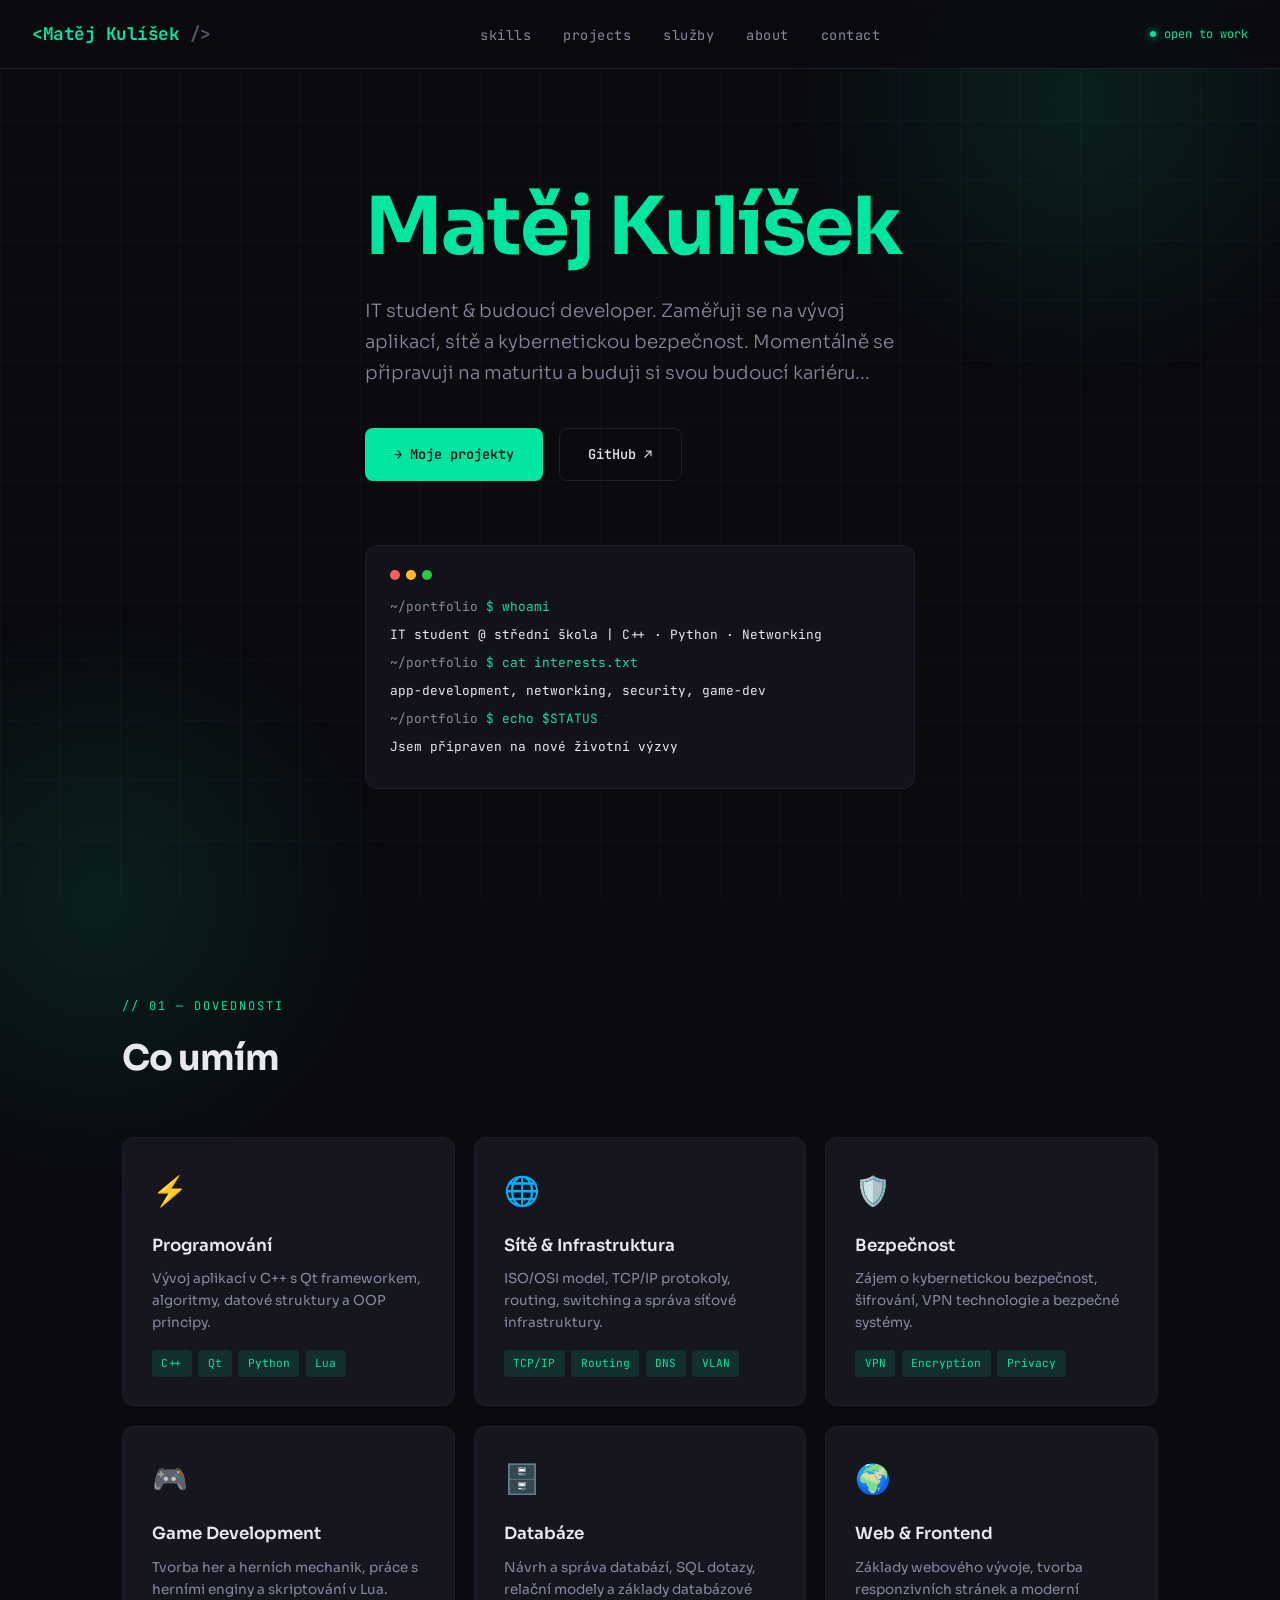
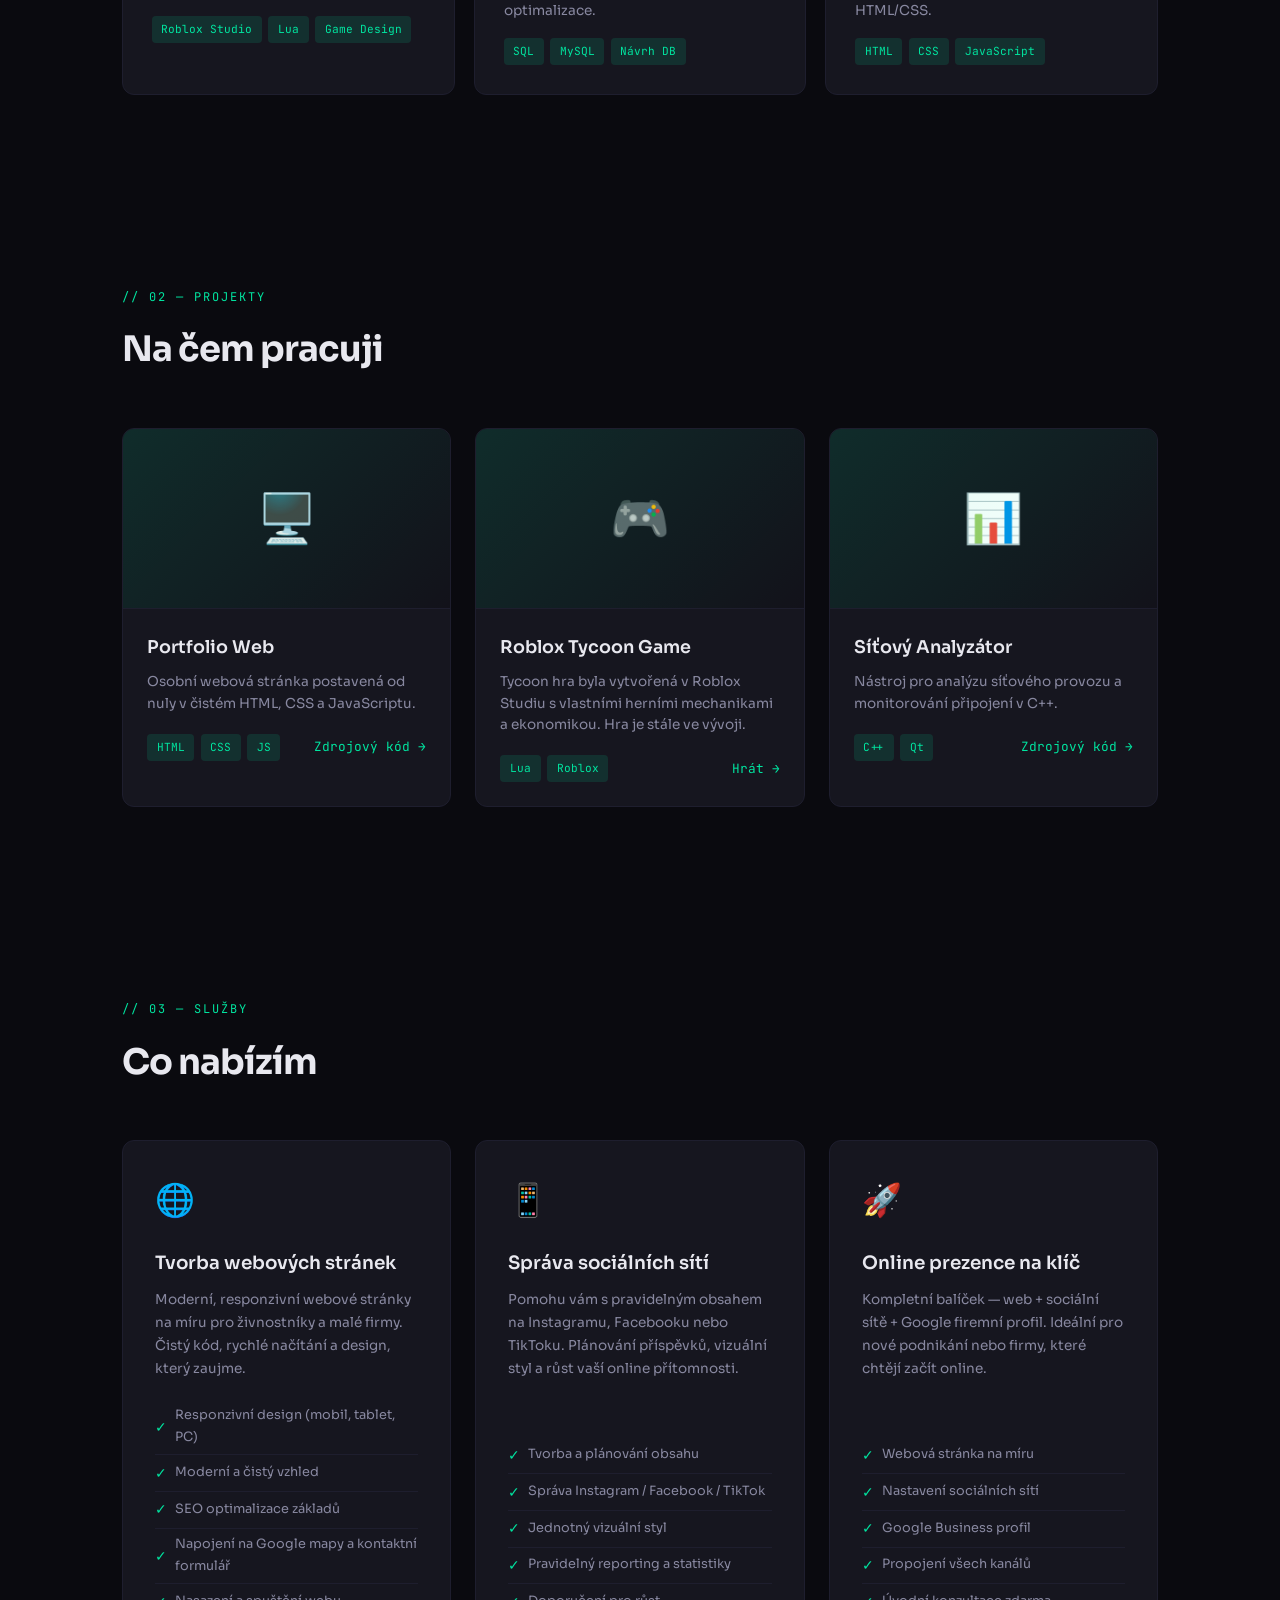
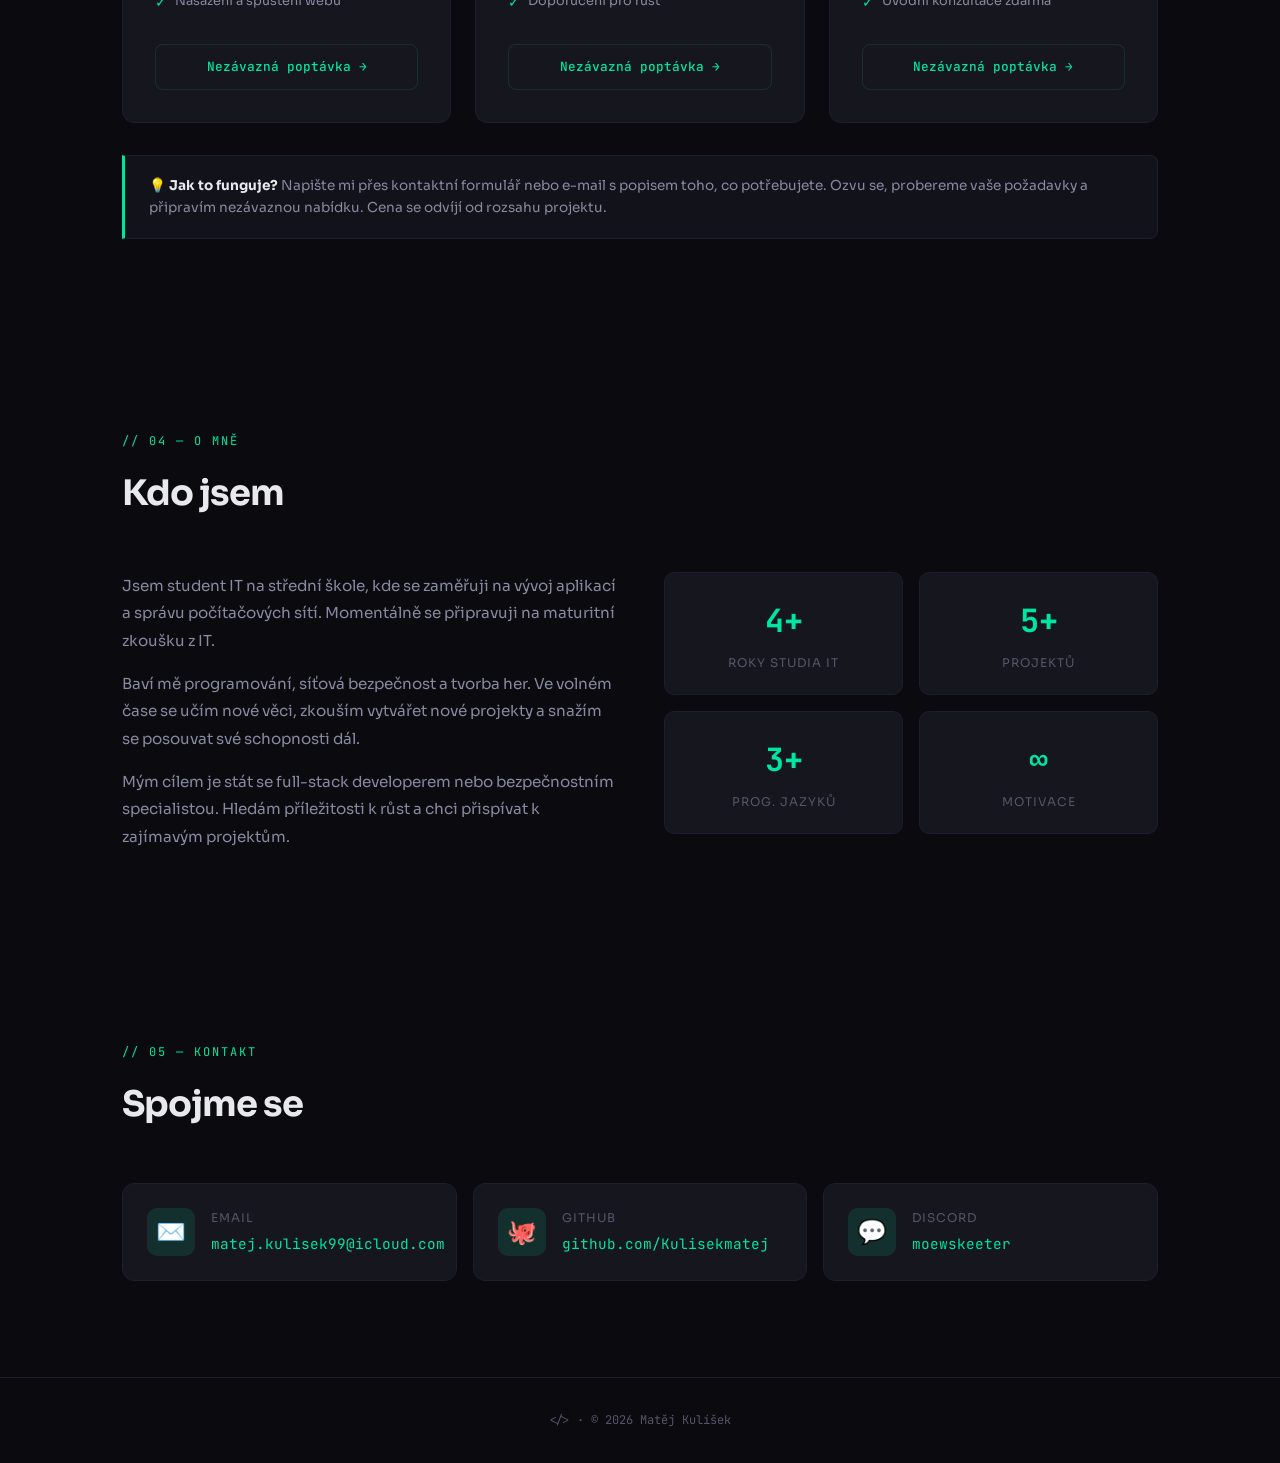
==== index.html @ 59754100 "Update email address in contact card" ====
<!DOCTYPE html>
<html lang="cs">
<head>
    <meta charset="UTF-8">
    <meta name="viewport" content="width=device-width, initial-scale=1.0">
    <title>Matěj Kulíšek — Developer & IT Student</title>
    <link rel="preconnect" href="https://fonts.googleapis.com">
    <link href="https://fonts.googleapis.com/css2?family=JetBrains+Mono:wght@300;400;500;700&family=Sora:wght@300;400;600;700&display=swap" rel="stylesheet">
    <style>
        :root {
            --bg-primary: #0a0a0f;
            --bg-secondary: #12121a;
            --bg-card: #16161f;
            --accent: #00e5a0;
            --accent-dim: #00e5a020;
            --accent-glow: #00e5a040;
            --text-primary: #e8e8ef;
            --text-secondary: #8888a0;
            --text-muted: #555568;
            --border: #1e1e2e;
            --font-mono: 'JetBrains Mono', monospace;
            --font-sans: 'Sora', sans-serif;
        }

        * { margin: 0; padding: 0; box-sizing: border-box; }
        html { scroll-behavior: smooth; }

        body {
            background: var(--bg-primary);
            color: var(--text-primary);
            font-family: var(--font-sans);
            line-height: 1.7;
            overflow-x: hidden;
        }

        .grid-bg {
            position: fixed; top: 0; left: 0; right: 0; bottom: 0;
            background-image: linear-gradient(var(--border) 1px, transparent 1px), linear-gradient(90deg, var(--border) 1px, transparent 1px);
            background-size: 60px 60px; opacity: 0.3; pointer-events: none; z-index: 0;
        }

        .glow-orb {
            position: fixed; width: 600px; height: 600px; border-radius: 50%;
            background: radial-gradient(circle, var(--accent-glow), transparent 70%);
            pointer-events: none; z-index: 0; opacity: 0.4; transition: transform 0.3s ease-out;
        }
        .glow-orb--top { top: -200px; right: -100px; }
        .glow-orb--bottom { bottom: -300px; left: -200px; }

        nav {
            position: fixed; top: 0; left: 0; right: 0; z-index: 100;
            padding: 1.2rem 2rem; display: flex; justify-content: space-between; align-items: center;
            background: rgba(10, 10, 15, 0.8); backdrop-filter: blur(20px); border-bottom: 1px solid var(--border);
        }
        .nav-logo { font-family: var(--font-mono); font-weight: 700; font-size: 1.1rem; color: var(--accent); text-decoration: none; letter-spacing: -0.5px; }
        .nav-logo span { color: var(--text-muted); }
        .nav-links { display: flex; gap: 2rem; list-style: none; }
        .nav-links a { color: var(--text-secondary); text-decoration: none; font-size: 0.85rem; font-weight: 400; letter-spacing: 0.5px; transition: color 0.3s; font-family: var(--font-mono); }
        .nav-links a:hover { color: var(--accent); }
        .nav-status { display: flex; align-items: center; gap: 0.5rem; font-family: var(--font-mono); font-size: 0.75rem; color: var(--accent); }
        .nav-status::before { content: ''; width: 6px; height: 6px; border-radius: 50%; background: var(--accent); box-shadow: 0 0 10px var(--accent); animation: pulse 2s infinite; }

        @keyframes pulse { 0%, 100% { opacity: 1; } 50% { opacity: 0.4; } }

        .container { position: relative; z-index: 1; max-width: 1100px; margin: 0 auto; padding: 0 2rem; }
        section { padding: 6rem 0; }

        .hero { min-height: 100vh; display: flex; align-items: center; padding-top: 5rem; }
        .hero-content { width: 100%; }
        .hero-tag { font-family: var(--font-mono); font-size: 0.8rem; color: var(--accent); margin-bottom: 1.5rem; opacity: 0; animation: fadeUp 0.8s 0.2s forwards; }
        .hero-name { font-size: clamp(2.8rem, 7vw, 5rem); font-weight: 700; line-height: 1.1; letter-spacing: -2px; margin-bottom: 1.5rem; opacity: 0; animation: fadeUp 0.8s 0.4s forwards; }
        .hero-name .highlight { color: var(--accent); position: relative; }
        .hero-desc { font-size: 1.15rem; color: var(--text-secondary); max-width: 550px; margin-bottom: 2.5rem; font-weight: 300; opacity: 0; animation: fadeUp 0.8s 0.6s forwards; }
        .hero-actions { display: flex; gap: 1rem; flex-wrap: wrap; opacity: 0; animation: fadeUp 0.8s 0.8s forwards; }

        .btn { display: inline-flex; align-items: center; gap: 0.5rem; padding: 0.85rem 1.8rem; border-radius: 8px; font-family: var(--font-mono); font-size: 0.85rem; font-weight: 500; text-decoration: none; transition: all 0.3s; cursor: pointer; border: none; }
        .btn-primary { background: var(--accent); color: var(--bg-primary); }
        .btn-primary:hover { box-shadow: 0 0 30px var(--accent-glow); transform: translateY(-2px); }
        .btn-outline { background: transparent; color: var(--text-primary); border: 1px solid var(--border); }
        .btn-outline:hover { border-color: var(--accent); color: var(--accent); }

        .hero-terminal { margin-top: 4rem; background: var(--bg-secondary); border: 1px solid var(--border); border-radius: 12px; padding: 1.5rem; font-family: var(--font-mono); font-size: 0.8rem; opacity: 0; animation: fadeUp 0.8s 1s forwards; overflow: hidden; }
        .terminal-bar { display: flex; gap: 6px; margin-bottom: 1rem; }
        .terminal-dot { width: 10px; height: 10px; border-radius: 50%; }
        .terminal-dot--red { background: #ff5f57; }
        .terminal-dot--yellow { background: #febc2e; }
        .terminal-dot--green { background: #28c840; }
        .terminal-line { color: var(--text-muted); margin-bottom: 0.4rem; }
        .terminal-line .cmd { color: var(--accent); }
        .terminal-line .path { color: var(--text-secondary); }
        .terminal-line .output { color: var(--text-primary); }

        .section-header { margin-bottom: 3rem; }
        .section-label { font-family: var(--font-mono); font-size: 0.75rem; color: var(--accent); text-transform: uppercase; letter-spacing: 2px; margin-bottom: 0.8rem; }
        .section-title { font-size: 2.2rem; font-weight: 700; letter-spacing: -1px; }

        .skills-grid { display: grid; grid-template-columns: repeat(auto-fit, minmax(300px, 1fr)); gap: 1.2rem; }
        .skill-card { background: var(--bg-card); border: 1px solid var(--border); border-radius: 12px; padding: 1.8rem; transition: all 0.3s; position: relative; overflow: hidden; }
        .skill-card::before { content: ''; position: absolute; top: 0; left: 0; width: 100%; height: 2px; background: linear-gradient(90deg, transparent, var(--accent), transparent); opacity: 0; transition: opacity 0.3s; }
        .skill-card:hover { border-color: var(--accent-dim); transform: translateY(-4px); }
        .skill-card:hover::before { opacity: 1; }
        .skill-icon { font-size: 1.8rem; margin-bottom: 1rem; }
        .skill-name { font-weight: 600; font-size: 1.05rem; margin-bottom: 0.5rem; }
        .skill-desc { font-size: 0.85rem; color: var(--text-secondary); line-height: 1.6; }
        .skill-tags { display: flex; flex-wrap: wrap; gap: 0.4rem; margin-top: 1rem; }
        .skill-tag { font-family: var(--font-mono); font-size: 0.7rem; padding: 0.25rem 0.6rem; border-radius: 4px; background: var(--accent-dim); color: var(--accent); }

        .projects-grid { display: grid; grid-template-columns: repeat(auto-fit, minmax(320px, 1fr)); gap: 1.5rem; }
        .project-card { background: var(--bg-card); border: 1px solid var(--border); border-radius: 12px; overflow: hidden; transition: all 0.3s; }
        .project-card:hover { border-color: var(--accent-dim); transform: translateY(-4px); }
        .project-preview { height: 180px; background: var(--bg-secondary); display: flex; align-items: center; justify-content: center; font-size: 3rem; border-bottom: 1px solid var(--border); position: relative; overflow: hidden; }
        .project-preview::after { content: ''; position: absolute; inset: 0; background: linear-gradient(135deg, var(--accent-dim), transparent); }
        .project-body { padding: 1.5rem; }
        .project-title { font-weight: 600; font-size: 1.1rem; margin-bottom: 0.5rem; }
        .project-desc { font-size: 0.85rem; color: var(--text-secondary); margin-bottom: 1.2rem; line-height: 1.6; }
        .project-footer { display: flex; justify-content: space-between; align-items: center; }
        .project-tech { display: flex; gap: 0.4rem; }
        .project-link { font-family: var(--font-mono); font-size: 0.8rem; color: var(--accent); text-decoration: none; transition: opacity 0.3s; }
        .project-link:hover { opacity: 0.7; }

        /* ===== SERVICES ===== */
        .services-grid { display: grid; grid-template-columns: repeat(auto-fit, minmax(300px, 1fr)); gap: 1.5rem; }
        .service-card { background: var(--bg-card); border: 1px solid var(--border); border-radius: 12px; padding: 2rem; transition: all 0.3s; position: relative; overflow: hidden; display: flex; flex-direction: column; }
        .service-card::before { content: ''; position: absolute; top: 0; left: 0; width: 100%; height: 2px; background: linear-gradient(90deg, var(--accent), transparent); opacity: 0; transition: opacity 0.3s; }
        .service-card:hover { border-color: var(--accent-dim); transform: translateY(-4px); }
        .service-card:hover::before { opacity: 1; }
        .service-icon { font-size: 2rem; margin-bottom: 1.2rem; }
        .service-name { font-weight: 600; font-size: 1.15rem; margin-bottom: 0.6rem; }
        .service-desc { font-size: 0.85rem; color: var(--text-secondary); line-height: 1.7; margin-bottom: 1.2rem; flex-grow: 1; }
        .service-features { list-style: none; margin-bottom: 1.5rem; }
        .service-features li { font-size: 0.8rem; color: var(--text-secondary); padding: 0.35rem 0; border-bottom: 1px solid var(--border); display: flex; align-items: center; gap: 0.5rem; }
        .service-features li:last-child { border-bottom: none; }
        .service-features .check { color: var(--accent); font-size: 0.9rem; flex-shrink: 0; }
        .service-cta { display: inline-flex; align-items: center; justify-content: center; gap: 0.5rem; padding: 0.7rem 1.4rem; border-radius: 8px; font-family: var(--font-mono); font-size: 0.8rem; font-weight: 500; text-decoration: none; background: transparent; color: var(--accent); border: 1px solid var(--accent-dim); transition: all 0.3s; text-align: center; }
        .service-cta:hover { background: var(--accent-dim); border-color: var(--accent); }
        .services-note { margin-top: 2rem; padding: 1.2rem 1.5rem; background: var(--bg-secondary); border: 1px solid var(--border); border-left: 3px solid var(--accent); border-radius: 0 8px 8px 0; font-size: 0.85rem; color: var(--text-secondary); line-height: 1.6; }
        .services-note strong { color: var(--text-primary); }

        .about-content { display: grid; grid-template-columns: 1fr 1fr; gap: 3rem; align-items: start; }
        .about-text { color: var(--text-secondary); font-size: 0.95rem; line-height: 1.8; }
        .about-text p + p { margin-top: 1rem; }
        .about-stats { display: grid; grid-template-columns: 1fr 1fr; gap: 1rem; }
        .stat-card { background: var(--bg-card); border: 1px solid var(--border); border-radius: 10px; padding: 1.3rem; text-align: center; }
        .stat-number { font-family: var(--font-mono); font-size: 2rem; font-weight: 700; color: var(--accent); }
        .stat-label { font-size: 0.75rem; color: var(--text-muted); margin-top: 0.3rem; text-transform: uppercase; letter-spacing: 1px; }

        .contact-grid { display: grid; grid-template-columns: repeat(auto-fit, minmax(250px, 1fr)); gap: 1rem; }
        .contact-card { background: var(--bg-card); border: 1px solid var(--border); border-radius: 12px; padding: 1.5rem; text-decoration: none; color: var(--text-primary); transition: all 0.3s; display: flex; align-items: center; gap: 1rem; }
        .contact-card:hover { border-color: var(--accent); transform: translateY(-2px); }
        .contact-icon { font-size: 1.5rem; width: 48px; height: 48px; display: flex; align-items: center; justify-content: center; background: var(--accent-dim); border-radius: 10px; flex-shrink: 0; }
        .contact-info .contact-label { font-size: 0.75rem; color: var(--text-muted); text-transform: uppercase; letter-spacing: 1px; }
        .contact-info .contact-value { font-family: var(--font-mono); font-size: 0.9rem; color: var(--accent); margin-top: 0.2rem; }

        footer { border-top: 1px solid var(--border); padding: 2rem; text-align: center; font-family: var(--font-mono); font-size: 0.75rem; color: var(--text-muted); position: relative; z-index: 1; }

        @keyframes fadeUp { from { opacity: 0; transform: translateY(20px); } to { opacity: 1; transform: translateY(0); } }
        .reveal { opacity: 0; transform: translateY(30px); transition: all 0.8s cubic-bezier(0.16, 1, 0.3, 1); }
        .reveal.visible { opacity: 1; transform: translateY(0); }

        @media (max-width: 768px) {
            nav { padding: 1rem; }
            .nav-links { display: none; }
            .nav-status { display: none; }
            .container { padding: 0 1.2rem; }
            section { padding: 4rem 0; }
            .about-content { grid-template-columns: 1fr; }
            .hero-name { letter-spacing: -1px; }
        }

        ::-webkit-scrollbar { width: 6px; }
        ::-webkit-scrollbar-track { background: var(--bg-primary); }
        ::-webkit-scrollbar-thumb { background: var(--border); border-radius: 3px; }
        ::-webkit-scrollbar-thumb:hover { background: var(--accent); }
    </style>
</head>
<body>

<div class="grid-bg"></div>
<div class="glow-orb glow-orb--top"></div>
<div class="glow-orb glow-orb--bottom"></div>

<nav>
    <a href="#" class="nav-logo">&lt;Matěj Kulíšek <span>/&gt;</span></a>
    <ul class="nav-links">
        <li><a href="#skills">skills</a></li>
        <li><a href="#projects">projects</a></li>
        <li><a href="#services">služby</a></li>
        <li><a href="#about">about</a></li>
        <li><a href="#contact">contact</a></li>
    </ul>
    <div class="nav-status">open to work</div>
</nav>

<section class="hero">
    <div class="container">
        <div class="hero-content">
            <h1 class="hero-name">
                <br><span class="highlight">Matěj Kulíšek</span>
            </h1>
            <p class="hero-desc">
                IT student & budoucí developer. Zaměřuji se na vývoj aplikací, sítě a kybernetickou bezpečnost. Momentálně se připravuji na maturitu a buduji si svou budoucí kariéru...
            </p>
            <div class="hero-actions">
                <a href="#projects" class="btn btn-primary">→ Moje projekty</a>
                <a href="https://github.com/kulisekmatej" class="btn btn-outline" target="_blank">GitHub ↗</a>
            </div>
            <div class="hero-terminal">
                <div class="terminal-bar">
                    <div class="terminal-dot terminal-dot--red"></div>
                    <div class="terminal-dot terminal-dot--yellow"></div>
                    <div class="terminal-dot terminal-dot--green"></div>
                </div>
                <div class="terminal-line"><span class="path">~/portfolio</span> <span class="cmd">$ whoami</span></div>
                <div class="terminal-line"><span class="output">IT student @ střední škola | C++ · Python · Networking</span></div>
                <div class="terminal-line"><span class="path">~/portfolio</span> <span class="cmd">$ cat interests.txt</span></div>
                <div class="terminal-line"><span class="output">app-development, networking, security, game-dev</span></div>
                <div class="terminal-line"><span class="path">~/portfolio</span> <span class="cmd">$ echo $STATUS</span></div>
                <div class="terminal-line"><span class="output">Jsem připraven na nové životní výzvy</span></div>
            </div>
        </div>
    </div>
</section>

<section id="skills">
    <div class="container">
        <div class="section-header reveal">
            <div class="section-label">// 01 — Dovednosti</div>
            <h2 class="section-title">Co umím</h2>
        </div>
        <div class="skills-grid">
            <div class="skill-card reveal">
                <div class="skill-icon">⚡</div>
                <div class="skill-name">Programování</div>
                <div class="skill-desc">Vývoj aplikací v C++ s Qt frameworkem, algoritmy, datové struktury a OOP principy.</div>
                <div class="skill-tags"><span class="skill-tag">C++</span><span class="skill-tag">Qt</span><span class="skill-tag">Python</span><span class="skill-tag">Lua</span></div>
            </div>
            <div class="skill-card reveal">
                <div class="skill-icon">🌐</div>
                <div class="skill-name">Sítě & Infrastruktura</div>
                <div class="skill-desc">ISO/OSI model, TCP/IP protokoly, routing, switching a správa síťové infrastruktury.</div>
                <div class="skill-tags"><span class="skill-tag">TCP/IP</span><span class="skill-tag">Routing</span><span class="skill-tag">DNS</span><span class="skill-tag">VLAN</span></div>
            </div>
            <div class="skill-card reveal">
                <div class="skill-icon">🛡️</div>
                <div class="skill-name">Bezpečnost</div>
                <div class="skill-desc">Zájem o kybernetickou bezpečnost, šifrování, VPN technologie a bezpečné systémy.</div>
                <div class="skill-tags"><span class="skill-tag">VPN</span><span class="skill-tag">Encryption</span><span class="skill-tag">Privacy</span></div>
            </div>
            <div class="skill-card reveal">
                <div class="skill-icon">🎮</div>
                <div class="skill-name">Game Development</div>
                <div class="skill-desc">Tvorba her a herních mechanik, práce s herními enginy a skriptování v Lua.</div>
                <div class="skill-tags"><span class="skill-tag">Roblox Studio</span><span class="skill-tag">Lua</span><span class="skill-tag">Game Design</span></div>
            </div>
            <div class="skill-card reveal">
                <div class="skill-icon">🗄️</div>
                <div class="skill-name">Databáze</div>
                <div class="skill-desc">Návrh a správa databází, SQL dotazy, relační modely a základy databázové optimalizace.</div>
                <div class="skill-tags"><span class="skill-tag">SQL</span><span class="skill-tag">MySQL</span><span class="skill-tag">Návrh DB</span></div>
            </div>
            <div class="skill-card reveal">
                <div class="skill-icon">🌍</div>
                <div class="skill-name">Web & Frontend</div>
                <div class="skill-desc">Základy webového vývoje, tvorba responzivních stránek a moderní HTML/CSS.</div>
                <div class="skill-tags"><span class="skill-tag">HTML</span><span class="skill-tag">CSS</span><span class="skill-tag">JavaScript</span></div>
            </div>
        </div>
    </div>
</section>

<section id="projects">
    <div class="container">
        <div class="section-header reveal">
            <div class="section-label">// 02 — Projekty</div>
            <h2 class="section-title">Na čem pracuji</h2>
        </div>
        <div class="projects-grid">
            <div class="project-card reveal">
                <div class="project-preview">🖥️</div>
                <div class="project-body">
                    <div class="project-title">Portfolio Web</div>
                    <div class="project-desc">Osobní webová stránka postavená od nuly v čistém HTML, CSS a JavaScriptu.</div>
                    <div class="project-footer">
                        <div class="project-tech"><span class="skill-tag">HTML</span><span class="skill-tag">CSS</span><span class="skill-tag">JS</span></div>
                        <a href="https://github.com/Kulisekmatej/Kulisekmatej.github.io" class="project-link">Zdrojový kód →</a>
                    </div>
                </div>
            </div>
            <div class="project-card reveal">
                <div class="project-preview">🎮</div>
                <div class="project-body">
                    <div class="project-title">Roblox Tycoon Game</div>
                    <div class="project-desc">Tycoon hra byla vytvořená v Roblox Studiu s vlastními herními mechanikami a ekonomikou. Hra je stále ve vývoji.</div>
                    <div class="project-footer">
                        <div class="project-tech"><span class="skill-tag">Lua</span><span class="skill-tag">Roblox</span></div>
                        <a href="#" class="project-link">Hrát →</a>
                    </div>
                </div>
            </div>
            <div class="project-card reveal">
                <div class="project-preview">📊</div>
                <div class="project-body">
                    <div class="project-title">Síťový Analyzátor</div>
                    <div class="project-desc">Nástroj pro analýzu síťového provozu a monitorování připojení v C++.</div>
                    <div class="project-footer">
                        <div class="project-tech"><span class="skill-tag">C++</span><span class="skill-tag">Qt</span></div>
                        <a href="https://github.com/Kulisekmatej/Network-Traffic-Analyzer" class="project-link">Zdrojový kód →</a>
                    </div>
                </div>
            </div>
        </div>
    </div>
</section>

<section id="services">
    <div class="container">
        <div class="section-header reveal">
            <div class="section-label">// 03 — Služby</div>
            <h2 class="section-title">Co nabízím</h2>
        </div>
        <div class="services-grid">
            <div class="service-card reveal">
                <div class="service-icon">🌐</div>
                <div class="service-name">Tvorba webových stránek</div>
                <div class="service-desc">Moderní, responzivní webové stránky na míru pro živnostníky a malé firmy. Čistý kód, rychlé načítání a design, který zaujme.</div>
                <ul class="service-features">
                    <li><span class="check">✓</span> Responzivní design (mobil, tablet, PC)</li>
                    <li><span class="check">✓</span> Moderní a čistý vzhled</li>
                    <li><span class="check">✓</span> SEO optimalizace základů</li>
                    <li><span class="check">✓</span> Napojení na Google mapy a kontaktní formulář</li>
                    <li><span class="check">✓</span> Nasazení a spuštění webu</li>
                </ul>
                <a href="#contact" class="service-cta">Nezávazná poptávka →</a>
            </div>
            <div class="service-card reveal">
                <div class="service-icon">📱</div>
                <div class="service-name">Správa sociálních sítí</div>
                <div class="service-desc">Pomohu vám s pravidelným obsahem na Instagramu, Facebooku nebo TikToku. Plánování příspěvků, vizuální styl a růst vaší online přítomnosti.</div>
                <ul class="service-features">
                    <li><span class="check">✓</span> Tvorba a plánování obsahu</li>
                    <li><span class="check">✓</span> Správa Instagram / Facebook / TikTok</li>
                    <li><span class="check">✓</span> Jednotný vizuální styl</li>
                    <li><span class="check">✓</span> Pravidelný reporting a statistiky</li>
                    <li><span class="check">✓</span> Doporučení pro růst</li>
                </ul>
                <a href="#contact" class="service-cta">Nezávazná poptávka →</a>
            </div>
            <div class="service-card reveal">
                <div class="service-icon">🚀</div>
                <div class="service-name">Online prezence na klíč</div>
                <div class="service-desc">Kompletní balíček — web + sociální sítě + Google firemní profil. Ideální pro nové podnikání nebo firmy, které chtějí začít online.</div>
                <ul class="service-features">
                    <li><span class="check">✓</span> Webová stránka na míru</li>
                    <li><span class="check">✓</span> Nastavení sociálních sítí</li>
                    <li><span class="check">✓</span> Google Business profil</li>
                    <li><span class="check">✓</span> Propojení všech kanálů</li>
                    <li><span class="check">✓</span> Úvodní konzultace zdarma</li>
                </ul>
                <a href="#contact" class="service-cta">Nezávazná poptávka →</a>
            </div>
        </div>
        <div class="services-note reveal">
            <strong>💡 Jak to funguje?</strong> Napište mi přes kontaktní formulář nebo e-mail s popisem toho, co potřebujete. Ozvu se, probereme vaše požadavky a připravím nezávaznou nabídku. Cena se odvíjí od rozsahu projektu.
        </div>
    </div>
</section>

<section id="about">
    <div class="container">
        <div class="section-header reveal">
            <div class="section-label">// 04 — O mně</div>
            <h2 class="section-title">Kdo jsem</h2>
        </div>
        <div class="about-content reveal">
            <div class="about-text">
                <p>Jsem student IT na střední škole, kde se zaměřuji na vývoj aplikací a správu počítačových sítí. Momentálně se připravuji na maturitní zkoušku z IT.</p>
                <p>Baví mě programování, síťová bezpečnost a tvorba her. Ve volném čase se učím nové věci, zkouším vytvářet nové projekty a snažím se posouvat své schopnosti dál.</p>
                <p>Mým cílem je stát se full-stack developerem nebo bezpečnostním specialistou. Hledám příležitosti k růst a chci přispívat k zajímavým projektům.</p>
            </div>
            <div class="about-stats">
                <div class="stat-card"><div class="stat-number">4+</div><div class="stat-label">Roky studia IT</div></div>
                <div class="stat-card"><div class="stat-number">5+</div><div class="stat-label">Projektů</div></div>
                <div class="stat-card"><div class="stat-number">3+</div><div class="stat-label">Prog. jazyků</div></div>
                <div class="stat-card"><div class="stat-number">∞</div><div class="stat-label">Motivace</div></div>
            </div>
        </div>
    </div>
</section>

<section id="contact">
    <div class="container">
        <div class="section-header reveal">
            <div class="section-label">// 05 — Kontakt</div>
            <h2 class="section-title">Spojme se</h2>
        </div>
        <div class="contact-grid reveal">
            <a href="mailto:kulisekmatej@proton.me" class="contact-card">
                <div class="contact-icon">✉️</div>
                <div class="contact-info">
                    <div class="contact-label">Email</div>
                    <div class="contact-value">matej.kulisek99@icloud.com</div>
                </div>
            </a>
            <a href="https://github.com/Kulisekmatej" target="_blank" class="contact-card">
                <div class="contact-icon">🐙</div>
                <div class="contact-info">
                    <div class="contact-label">GitHub</div>
                    <div class="contact-value">github.com/Kulisekmatej</div>
                </div>
            </a>
            <a href="https://discord.com" target="_blank" class="contact-card">
                <div class="contact-icon">💬</div>
                <div class="contact-info">
                    <div class="contact-label">Discord</div>
                    <div class="contact-value">moewskeeter</div>
                </div>
            </a>
        </div>
    </div>
</section>

<footer>
    <div class="container">
        &lt;/&gt; · © 2026 Matěj Kulíšek
    </div>
</footer>

<script>
    const reveals = document.querySelectorAll('.reveal');
    const observer = new IntersectionObserver((entries) => {
        entries.forEach((entry, i) => {
            if (entry.isIntersecting) {
                setTimeout(() => { entry.target.classList.add('visible'); }, i * 100);
                observer.unobserve(entry.target);
            }
        });
    }, { threshold: 0.1 });
    reveals.forEach(el => observer.observe(el));

    document.addEventListener('mousemove', (e) => {
        const orb = document.querySelector('.glow-orb--top');
        const x = (e.clientX / window.innerWidth - 0.5) * 40;
        const y = (e.clientY / window.innerHeight - 0.5) * 40;
        orb.style.transform = `translate(${x}px, ${y}px)`;
    });
</script>

</body>
</html>
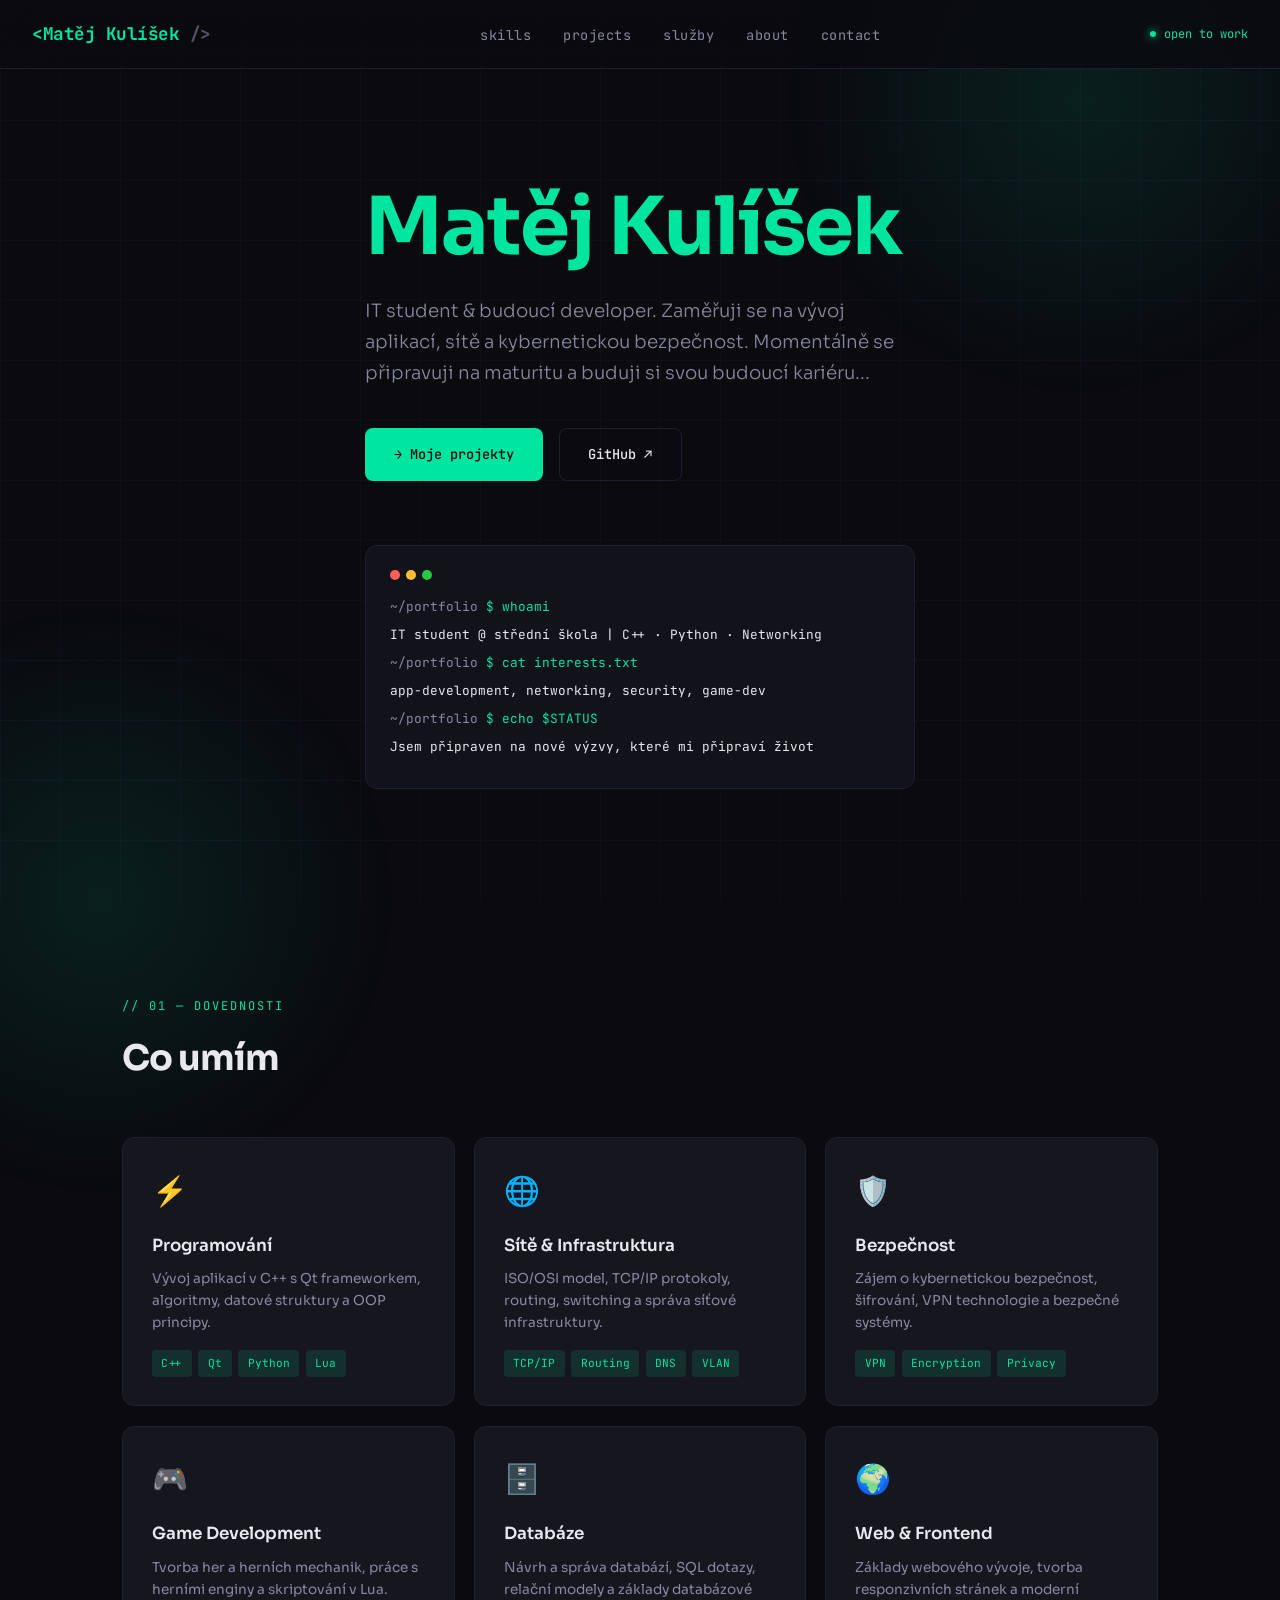
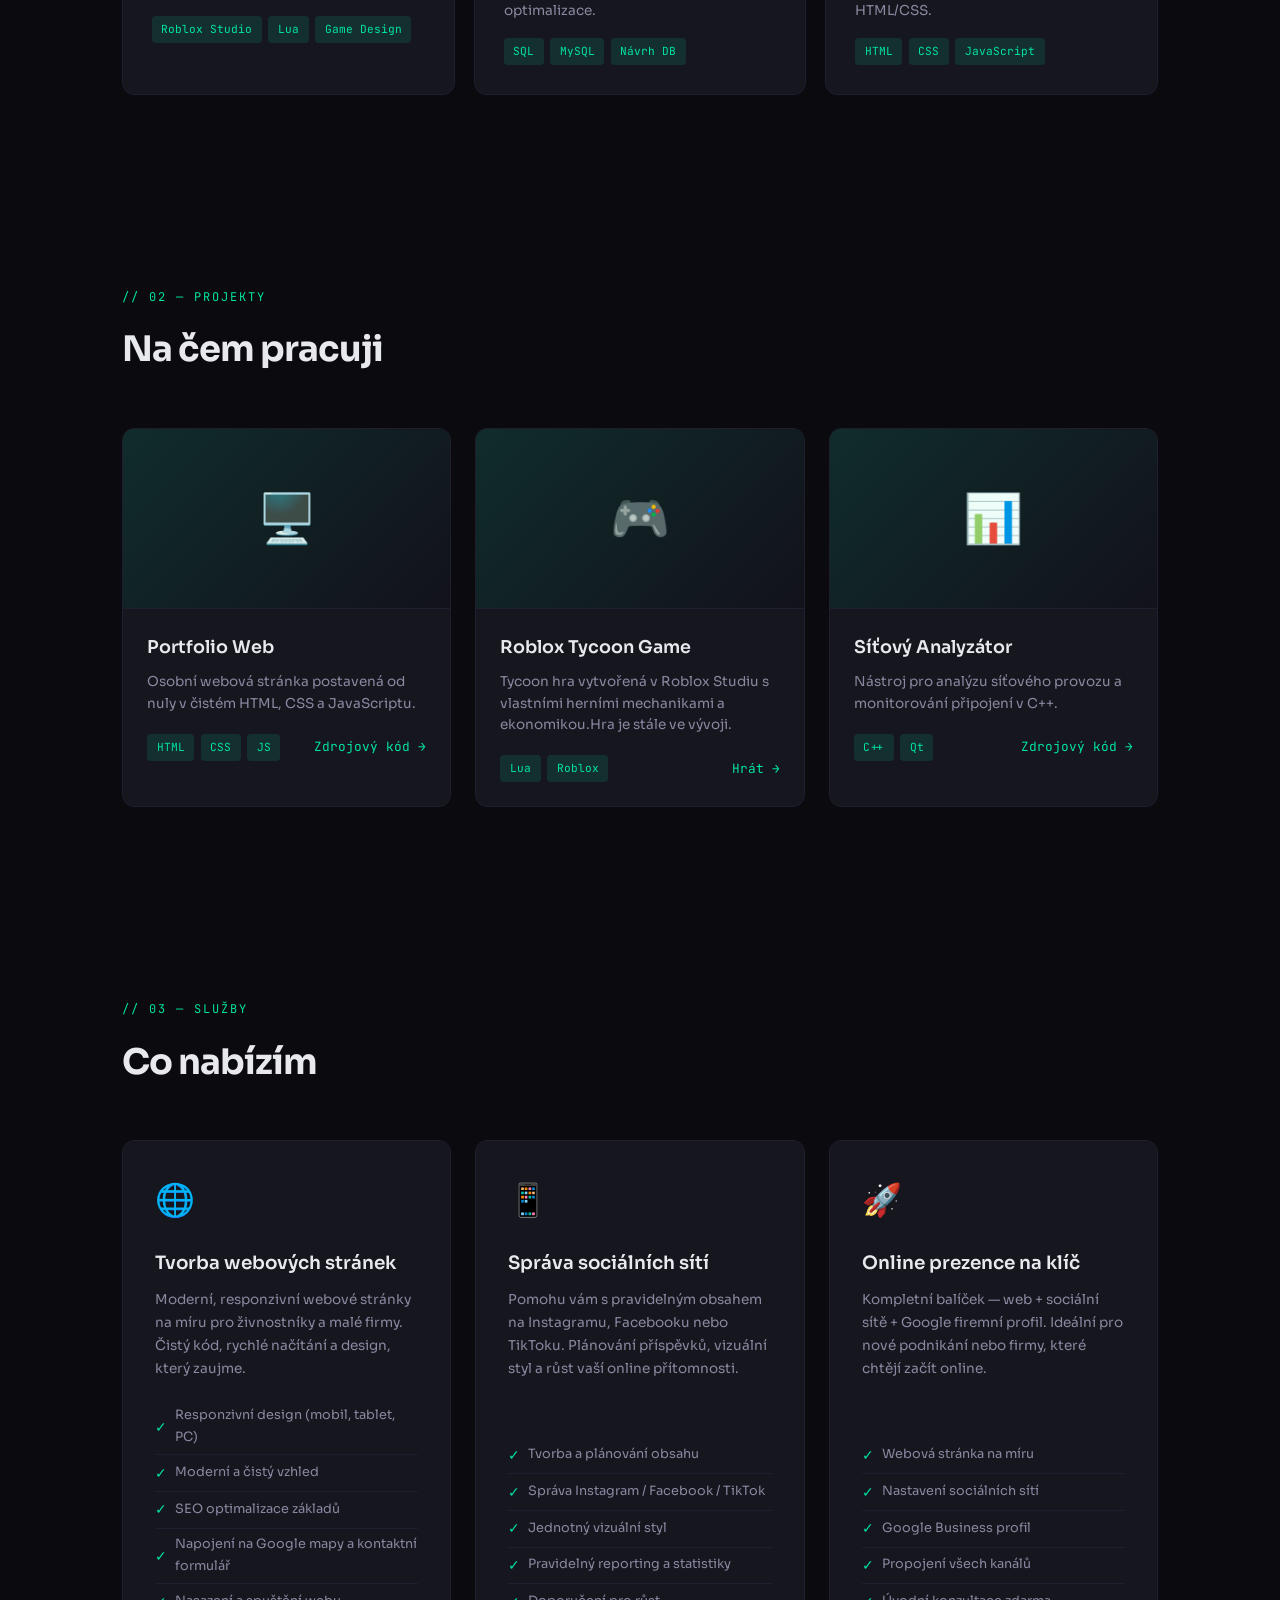
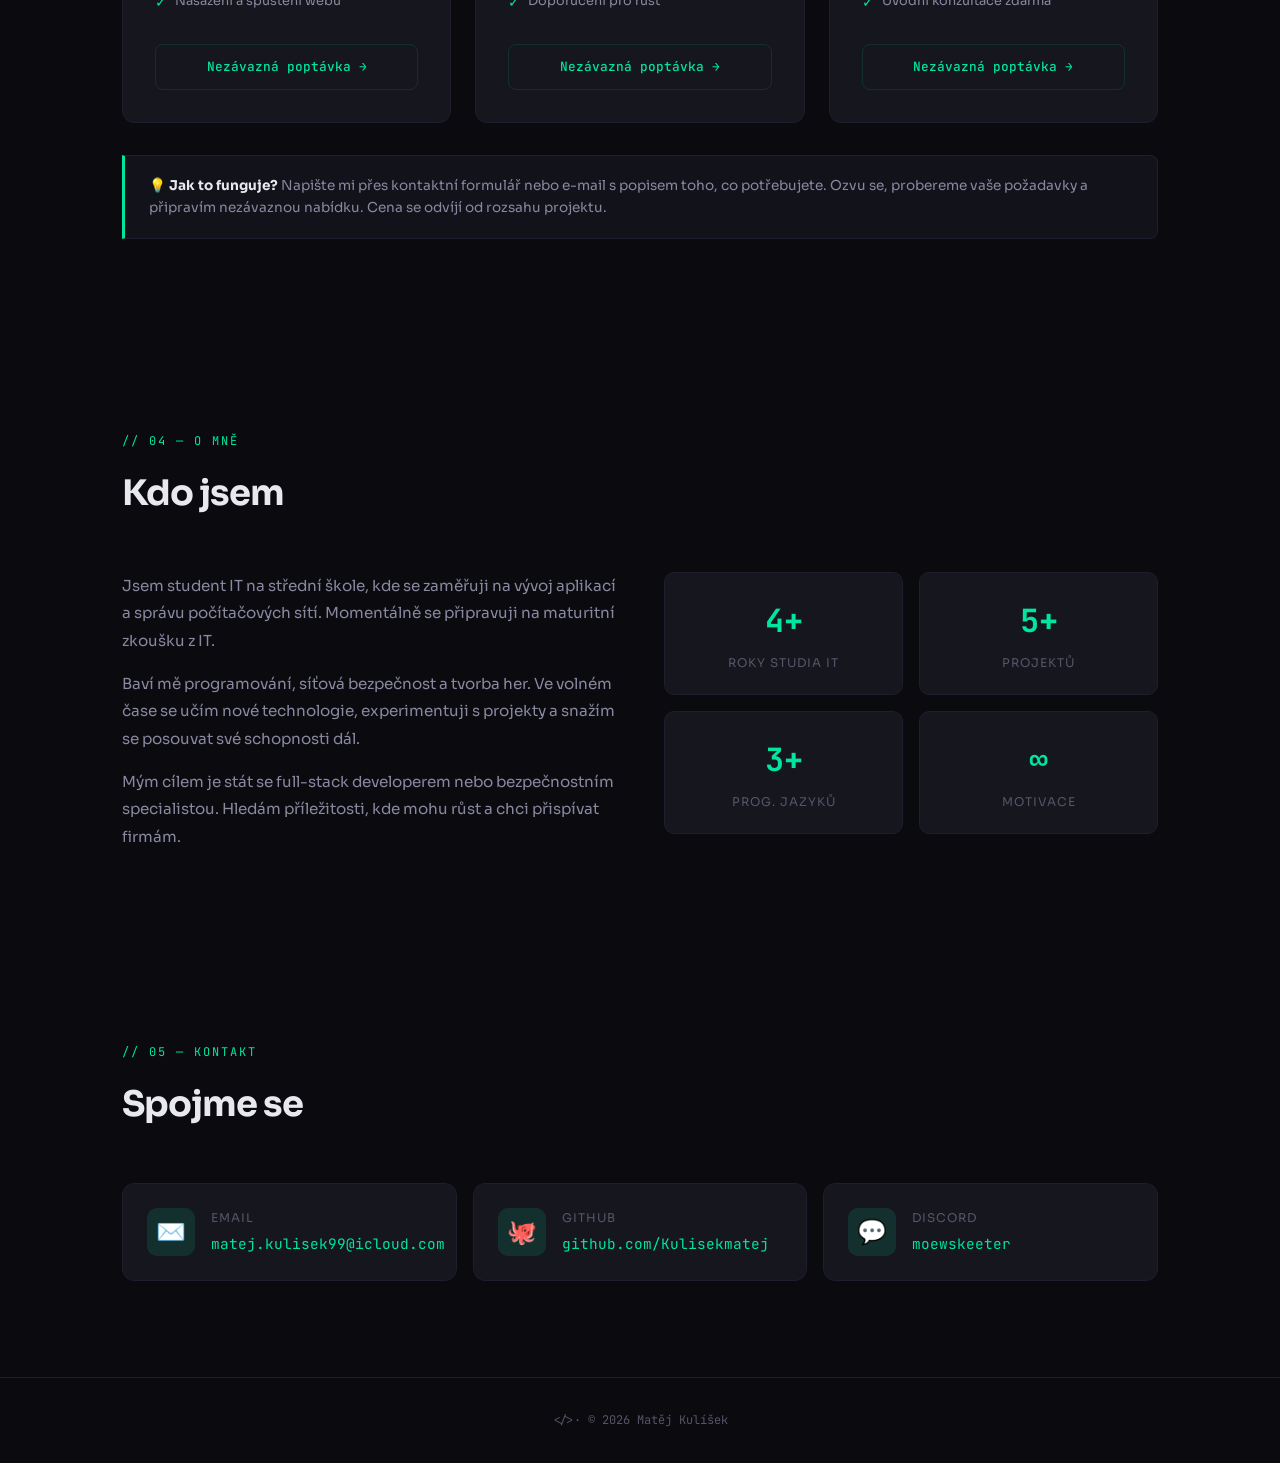
==== commit 21a2c6a7: "Enhance SEO and update page content Added SEO meta tags, updated title, and improved content clarity" ====
--- a/index.html
+++ b/index.html
@@ -3,7 +3,50 @@
 <head>
     <meta charset="UTF-8">
     <meta name="viewport" content="width=device-width, initial-scale=1.0">
-    <title>Matěj Kulíšek — Developer & IT Student</title>
+    <title>Matěj Kulíšek — Developer & IT Student | Tvorba webů, správa sítí</title>
+
+    <!-- SEO Meta Tags -->
+    <meta name="description" content="Matěj Kulíšek — IT student, vývojář a kybernetický nadšenec. Nabízím tvorbu moderních webových stránek, správu sociálních sítí a kompletní online prezenci pro firmy a živnostníky.">
+    <meta name="keywords" content="Matěj Kulíšek, webové stránky, tvorba webů, správa sociálních sítí, IT student, developer, kybernetická bezpečnost, C++, Python, networking">
+    <meta name="author" content="Matěj Kulíšek">
+    <meta name="robots" content="index, follow">
+    <link rel="canonical" href="https://kulisekmatej.github.io/">
+
+    <!-- Open Graph (Facebook, LinkedIn) -->
+    <meta property="og:title" content="Matěj Kulíšek — Developer & IT Student">
+    <meta property="og:description" content="IT student zaměřený na vývoj aplikací, sítě a kybernetickou bezpečnost. Nabízím tvorbu webů a správu sociálních sítí.">
+    <meta property="og:type" content="website">
+    <meta property="og:url" content="https://kulisekmatej.github.io/">
+    <meta property="og:locale" content="cs_CZ">
+
+    <!-- Twitter Card -->
+    <meta name="twitter:card" content="summary">
+    <meta name="twitter:title" content="Matěj Kulíšek — Developer & IT Student">
+    <meta name="twitter:description" content="IT student zaměřený na vývoj aplikací, sítě a kybernetickou bezpečnost. Nabízím tvorbu webů a správu sociálních sítí.">
+
+    <!-- Google Analytics -->
+    <script async src="https://www.googletagmanager.com/gtag/js?id=G-QF257163DS"></script>
+    <script>
+        window.dataLayer = window.dataLayer || [];
+        function gtag(){dataLayer.push(arguments);}
+        gtag('js', new Date());
+        gtag('config', 'G-QF257163DS');
+    </script>
+
+    <!-- Structured Data -->
+    <script type="application/ld+json">
+    {
+        "@context": "https://schema.org",
+        "@type": "Person",
+        "name": "Matěj Kulíšek",
+        "url": "https://kulisekmatej.github.io",
+        "jobTitle": "IT Student & Web Developer",
+        "description": "IT student zaměřený na vývoj aplikací, sítě a kybernetickou bezpečnost.",
+        "knowsAbout": ["C++", "Python", "Networking", "Cybersecurity", "Web Development", "Qt Framework"],
+        "sameAs": ["https://github.com/Kulisekmatej"]
+    }
+    </script>
+
     <link rel="preconnect" href="https://fonts.googleapis.com">
     <link href="https://fonts.googleapis.com/css2?family=JetBrains+Mono:wght@300;400;500;700&family=Sora:wght@300;400;600;700&display=swap" rel="stylesheet">
     <style>
@@ -118,7 +161,6 @@
         .project-link { font-family: var(--font-mono); font-size: 0.8rem; color: var(--accent); text-decoration: none; transition: opacity 0.3s; }
         .project-link:hover { opacity: 0.7; }
 
-        /* ===== SERVICES ===== */
         .services-grid { display: grid; grid-template-columns: repeat(auto-fit, minmax(300px, 1fr)); gap: 1.5rem; }
         .service-card { background: var(--bg-card); border: 1px solid var(--border); border-radius: 12px; padding: 2rem; transition: all 0.3s; position: relative; overflow: hidden; display: flex; flex-direction: column; }
         .service-card::before { content: ''; position: absolute; top: 0; left: 0; width: 100%; height: 2px; background: linear-gradient(90deg, var(--accent), transparent); opacity: 0; transition: opacity 0.3s; }
@@ -194,12 +236,8 @@
 <section class="hero">
     <div class="container">
         <div class="hero-content">
-            <h1 class="hero-name">
-                <br><span class="highlight">Matěj Kulíšek</span>
-            </h1>
-            <p class="hero-desc">
-                IT student & budoucí developer. Zaměřuji se na vývoj aplikací, sítě a kybernetickou bezpečnost. Momentálně se připravuji na maturitu a buduji si svou budoucí kariéru...
-            </p>
+            <h1 class="hero-name"><br><span class="highlight">Matěj Kulíšek</span></h1>
+            <p class="hero-desc">IT student &amp; budoucí developer. Zaměřuji se na vývoj aplikací, sítě a kybernetickou bezpečnost. Momentálně se připravuji na maturitu a buduji si svou budoucí kariéru...</p>
             <div class="hero-actions">
                 <a href="#projects" class="btn btn-primary">→ Moje projekty</a>
                 <a href="https://github.com/kulisekmatej" class="btn btn-outline" target="_blank">GitHub ↗</a>
@@ -215,7 +253,7 @@
                 <div class="terminal-line"><span class="path">~/portfolio</span> <span class="cmd">$ cat interests.txt</span></div>
                 <div class="terminal-line"><span class="output">app-development, networking, security, game-dev</span></div>
                 <div class="terminal-line"><span class="path">~/portfolio</span> <span class="cmd">$ echo $STATUS</span></div>
-                <div class="terminal-line"><span class="output">Jsem připraven na nové životní výzvy</span></div>
+                <div class="terminal-line"><span class="output">Jsem připraven na nové výzvy, které mi připraví život</span></div>
             </div>
         </div>
     </div>
@@ -236,7 +274,7 @@
             </div>
             <div class="skill-card reveal">
                 <div class="skill-icon">🌐</div>
-                <div class="skill-name">Sítě & Infrastruktura</div>
+                <div class="skill-name">Sítě &amp; Infrastruktura</div>
                 <div class="skill-desc">ISO/OSI model, TCP/IP protokoly, routing, switching a správa síťové infrastruktury.</div>
                 <div class="skill-tags"><span class="skill-tag">TCP/IP</span><span class="skill-tag">Routing</span><span class="skill-tag">DNS</span><span class="skill-tag">VLAN</span></div>
             </div>
@@ -260,7 +298,7 @@
             </div>
             <div class="skill-card reveal">
                 <div class="skill-icon">🌍</div>
-                <div class="skill-name">Web & Frontend</div>
+                <div class="skill-name">Web &amp; Frontend</div>
                 <div class="skill-desc">Základy webového vývoje, tvorba responzivních stránek a moderní HTML/CSS.</div>
                 <div class="skill-tags"><span class="skill-tag">HTML</span><span class="skill-tag">CSS</span><span class="skill-tag">JavaScript</span></div>
             </div>
@@ -290,7 +328,7 @@
                 <div class="project-preview">🎮</div>
                 <div class="project-body">
                     <div class="project-title">Roblox Tycoon Game</div>
-                    <div class="project-desc">Tycoon hra byla vytvořená v Roblox Studiu s vlastními herními mechanikami a ekonomikou. Hra je stále ve vývoji.</div>
+                    <div class="project-desc">Tycoon hra vytvořená v Roblox Studiu s vlastními herními mechanikami a ekonomikou.Hra je stále ve vývoji.</div>
                     <div class="project-footer">
                         <div class="project-tech"><span class="skill-tag">Lua</span><span class="skill-tag">Roblox</span></div>
                         <a href="#" class="project-link">Hrát →</a>
@@ -374,8 +412,8 @@
         <div class="about-content reveal">
             <div class="about-text">
                 <p>Jsem student IT na střední škole, kde se zaměřuji na vývoj aplikací a správu počítačových sítí. Momentálně se připravuji na maturitní zkoušku z IT.</p>
-                <p>Baví mě programování, síťová bezpečnost a tvorba her. Ve volném čase se učím nové věci, zkouším vytvářet nové projekty a snažím se posouvat své schopnosti dál.</p>
-                <p>Mým cílem je stát se full-stack developerem nebo bezpečnostním specialistou. Hledám příležitosti k růst a chci přispívat k zajímavým projektům.</p>
+                <p>Baví mě programování, síťová bezpečnost a tvorba her. Ve volném čase se učím nové technologie, experimentuji s projekty a snažím se posouvat své schopnosti dál.</p>
+                <p>Mým cílem je stát se full-stack developerem nebo bezpečnostním specialistou. Hledám příležitosti, kde mohu růst a chci přispívat firmám.</p>
             </div>
             <div class="about-stats">
                 <div class="stat-card"><div class="stat-number">4+</div><div class="stat-label">Roky studia IT</div></div>
@@ -394,7 +432,7 @@
             <h2 class="section-title">Spojme se</h2>
         </div>
         <div class="contact-grid reveal">
-            <a href="mailto:kulisekmatej@proton.me" class="contact-card">
+            <a href="mailto:matej.kulisek99@icloud.com" class="contact-card">
                 <div class="contact-icon">✉️</div>
                 <div class="contact-info">
                     <div class="contact-label">Email</div>
@@ -420,28 +458,26 @@
 </section>
 
 <footer>
-    <div class="container">
-        &lt;/&gt; · © 2026 Matěj Kulíšek
-    </div>
+    <div class="container">&lt;/&gt;· © 2026 Matěj Kulíšek</div>
 </footer>
 
 <script>
-    const reveals = document.querySelectorAll('.reveal');
-    const observer = new IntersectionObserver((entries) => {
-        entries.forEach((entry, i) => {
+    var reveals = document.querySelectorAll('.reveal');
+    var observer = new IntersectionObserver(function(entries) {
+        entries.forEach(function(entry, i) {
             if (entry.isIntersecting) {
-                setTimeout(() => { entry.target.classList.add('visible'); }, i * 100);
+                setTimeout(function() { entry.target.classList.add('visible'); }, i * 100);
                 observer.unobserve(entry.target);
             }
         });
     }, { threshold: 0.1 });
-    reveals.forEach(el => observer.observe(el));
-
-    document.addEventListener('mousemove', (e) => {
-        const orb = document.querySelector('.glow-orb--top');
-        const x = (e.clientX / window.innerWidth - 0.5) * 40;
-        const y = (e.clientY / window.innerHeight - 0.5) * 40;
-        orb.style.transform = `translate(${x}px, ${y}px)`;
+    reveals.forEach(function(el) { observer.observe(el); });
+
+    document.addEventListener('mousemove', function(e) {
+        var orb = document.querySelector('.glow-orb--top');
+        var x = (e.clientX / window.innerWidth - 0.5) * 40;
+        var y = (e.clientY / window.innerHeight - 0.5) * 40;
+        orb.style.transform = 'translate(' + x + 'px, ' + y + 'px)';
     });
 </script>
 
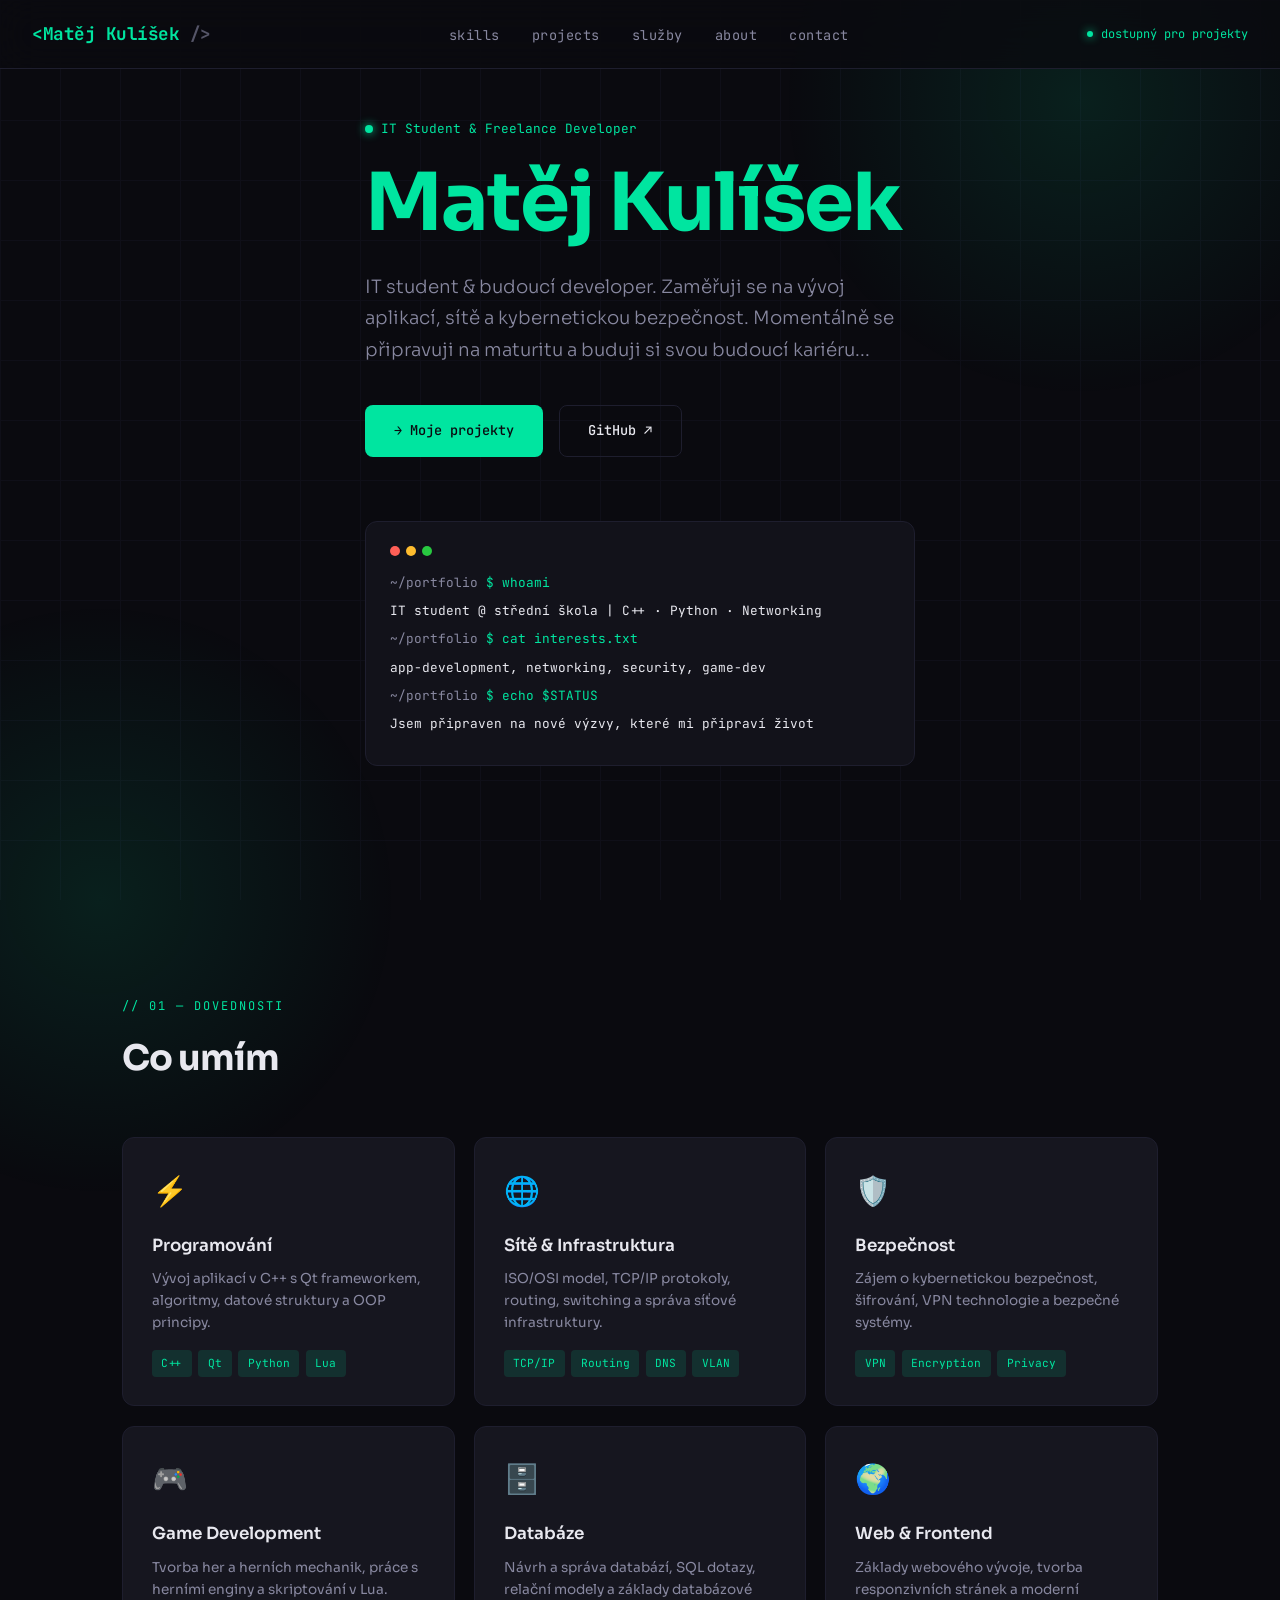
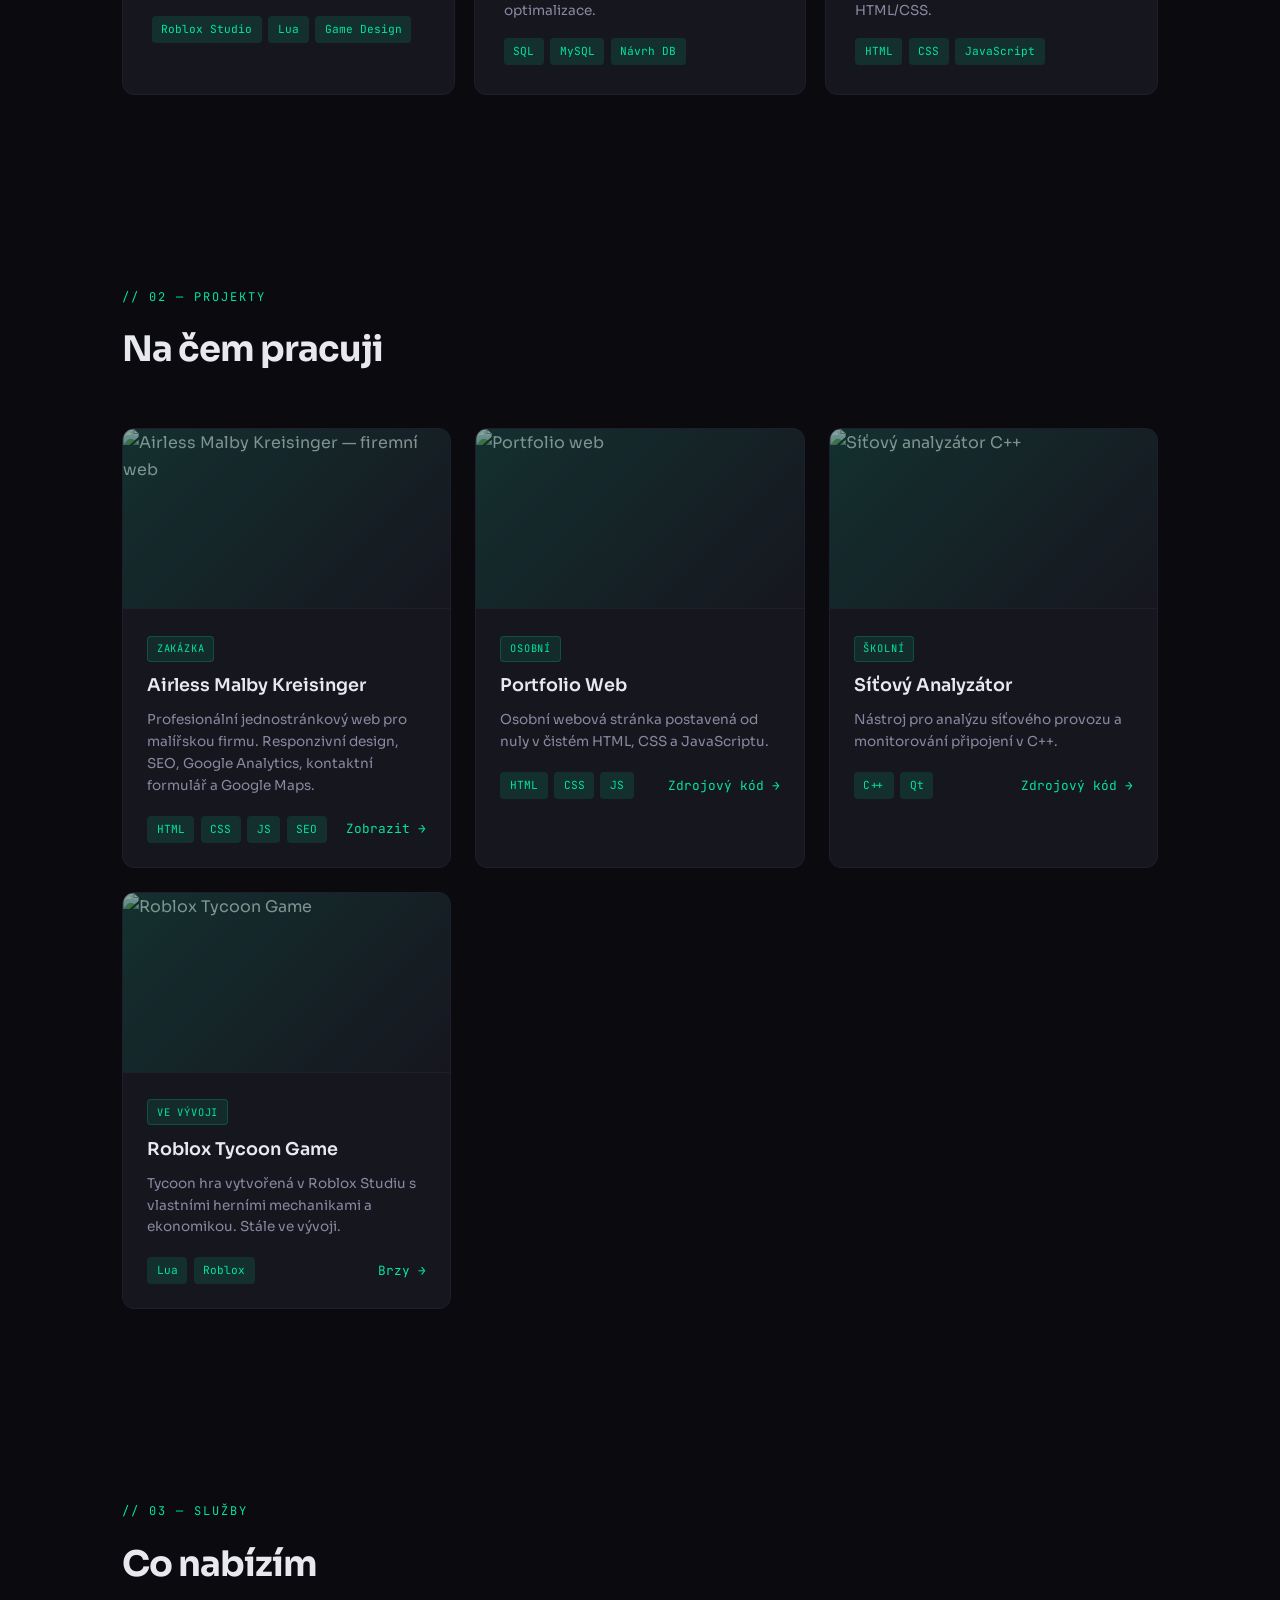
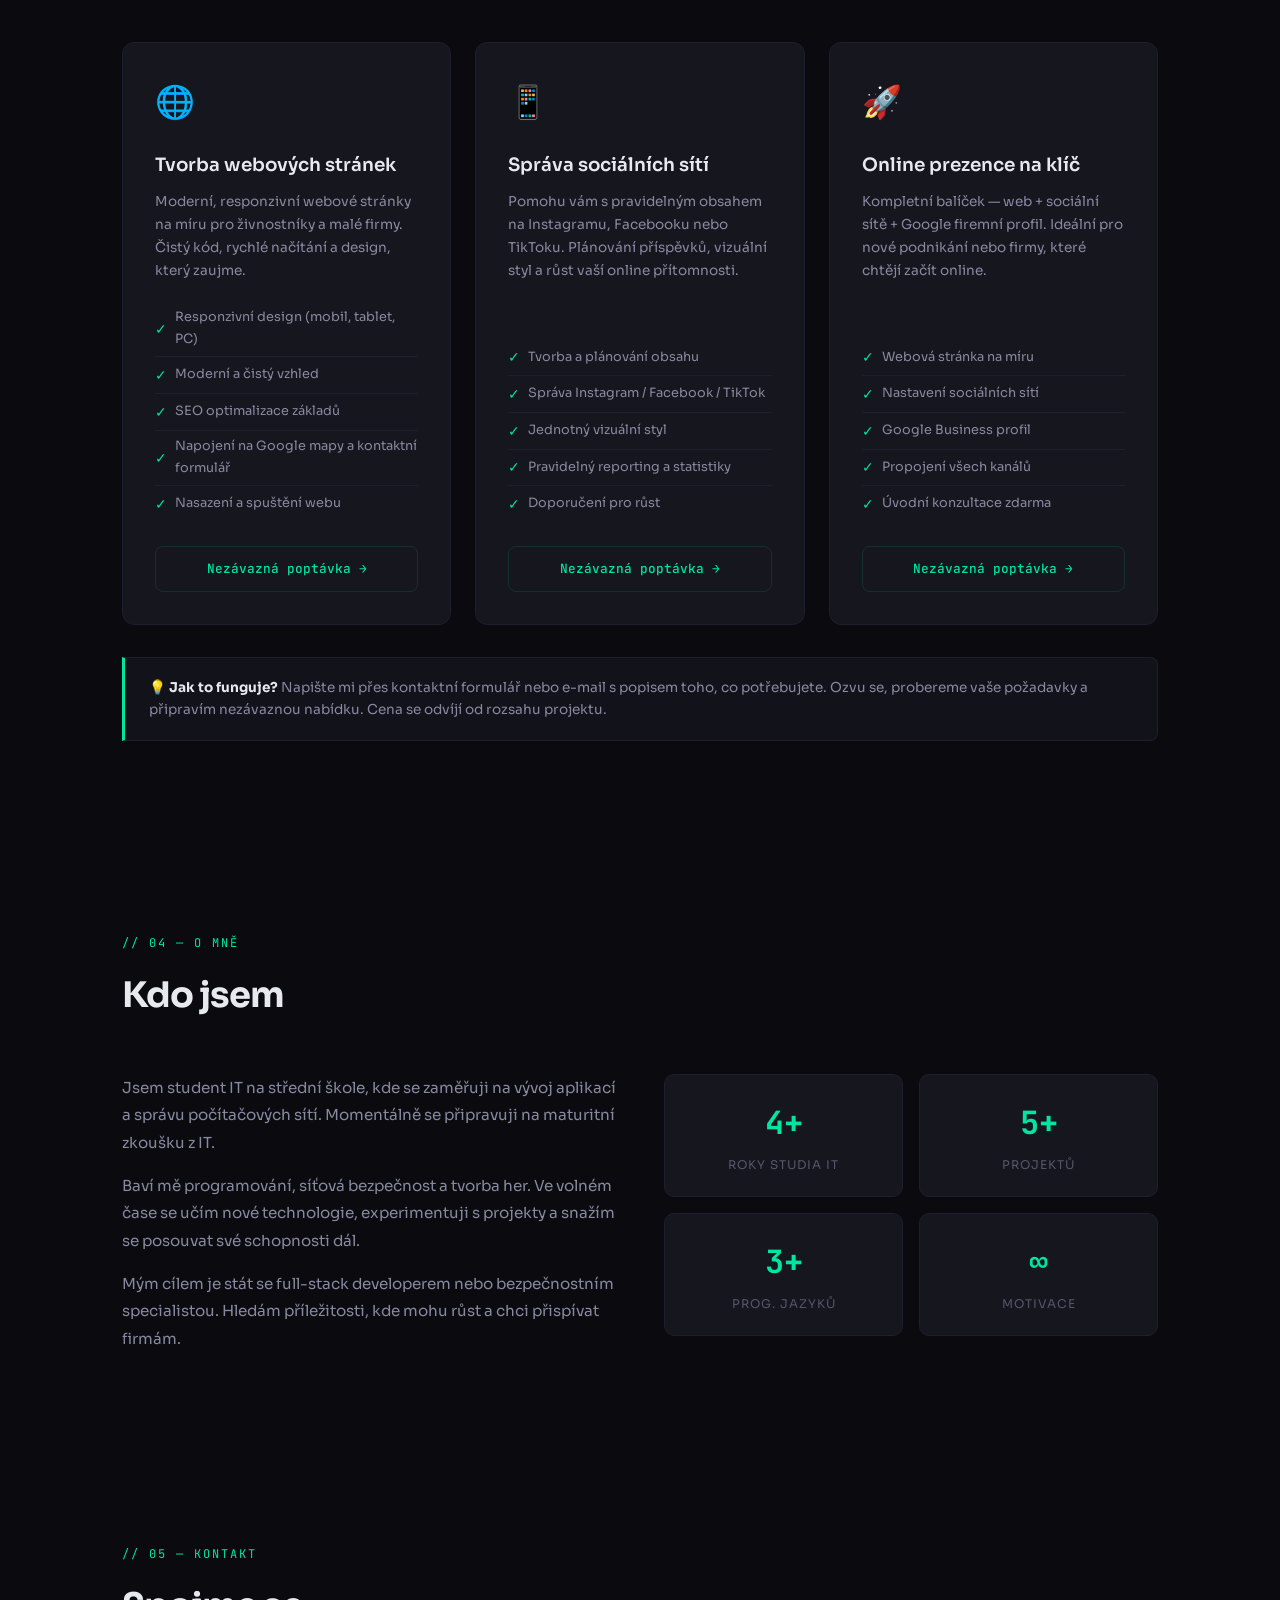
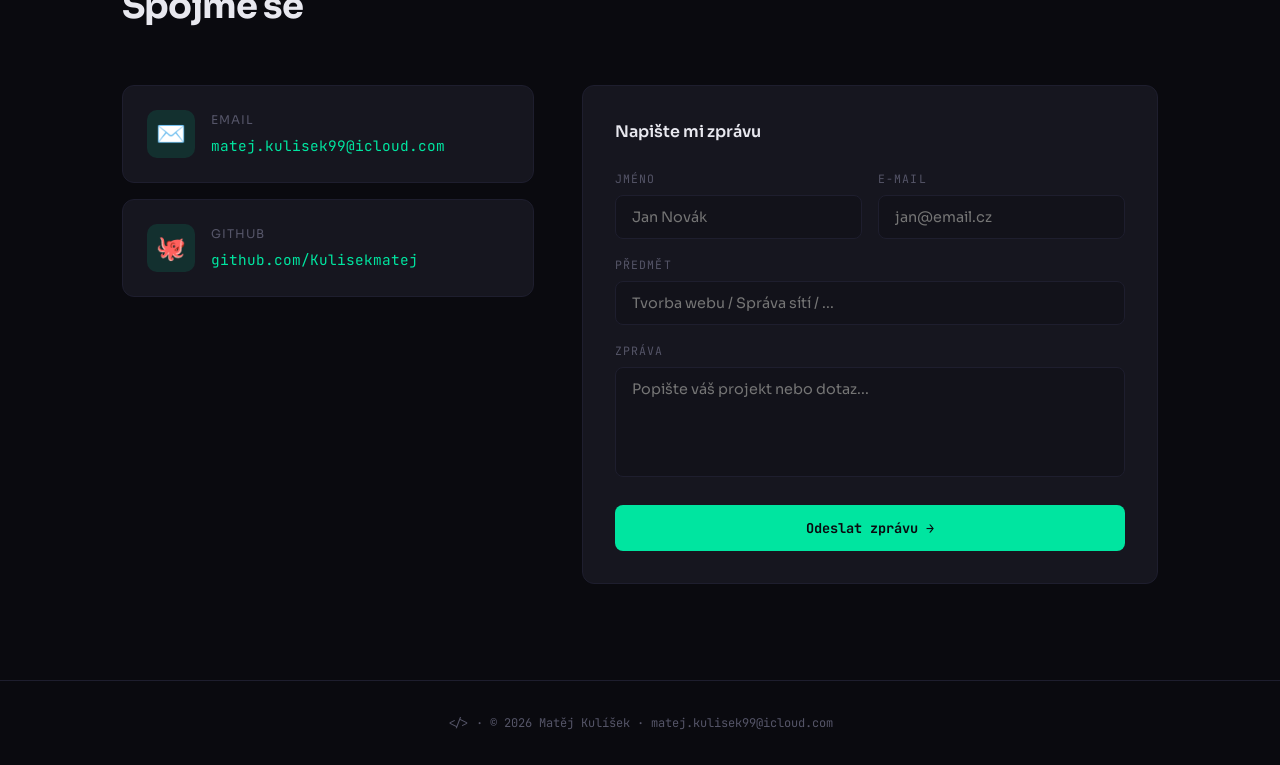
==== commit 97f9bd8d: "Revise contact form and project display details Updated contact section to include a form and remove" ====
--- a/index.html
+++ b/index.html
@@ -4,27 +4,20 @@
     <meta charset="UTF-8">
     <meta name="viewport" content="width=device-width, initial-scale=1.0">
     <title>Matěj Kulíšek — Developer & IT Student | Tvorba webů, správa sítí</title>
-
-    <!-- SEO Meta Tags -->
     <meta name="description" content="Matěj Kulíšek — IT student, vývojář a kybernetický nadšenec. Nabízím tvorbu moderních webových stránek, správu sociálních sítí a kompletní online prezenci pro firmy a živnostníky.">
     <meta name="keywords" content="Matěj Kulíšek, webové stránky, tvorba webů, správa sociálních sítí, IT student, developer, kybernetická bezpečnost, C++, Python, networking">
     <meta name="author" content="Matěj Kulíšek">
     <meta name="robots" content="index, follow">
     <link rel="canonical" href="https://kulisekmatej.github.io/">
-
-    <!-- Open Graph (Facebook, LinkedIn) -->
     <meta property="og:title" content="Matěj Kulíšek — Developer & IT Student">
     <meta property="og:description" content="IT student zaměřený na vývoj aplikací, sítě a kybernetickou bezpečnost. Nabízím tvorbu webů a správu sociálních sítí.">
     <meta property="og:type" content="website">
     <meta property="og:url" content="https://kulisekmatej.github.io/">
     <meta property="og:locale" content="cs_CZ">
-
-    <!-- Twitter Card -->
     <meta name="twitter:card" content="summary">
     <meta name="twitter:title" content="Matěj Kulíšek — Developer & IT Student">
     <meta name="twitter:description" content="IT student zaměřený na vývoj aplikací, sítě a kybernetickou bezpečnost. Nabízím tvorbu webů a správu sociálních sítí.">
 
-    <!-- Google Analytics -->
     <script async src="https://www.googletagmanager.com/gtag/js?id=G-QF257163DS"></script>
     <script>
         window.dataLayer = window.dataLayer || [];
@@ -33,7 +26,6 @@
         gtag('config', 'G-QF257163DS');
     </script>
 
-    <!-- Structured Data -->
     <script type="application/ld+json">
     {
         "@context": "https://schema.org",
@@ -67,34 +59,14 @@
 
         * { margin: 0; padding: 0; box-sizing: border-box; }
         html { scroll-behavior: smooth; }
-
-        body {
-            background: var(--bg-primary);
-            color: var(--text-primary);
-            font-family: var(--font-sans);
-            line-height: 1.7;
-            overflow-x: hidden;
-        }
-
-        .grid-bg {
-            position: fixed; top: 0; left: 0; right: 0; bottom: 0;
-            background-image: linear-gradient(var(--border) 1px, transparent 1px), linear-gradient(90deg, var(--border) 1px, transparent 1px);
-            background-size: 60px 60px; opacity: 0.3; pointer-events: none; z-index: 0;
-        }
-
-        .glow-orb {
-            position: fixed; width: 600px; height: 600px; border-radius: 50%;
-            background: radial-gradient(circle, var(--accent-glow), transparent 70%);
-            pointer-events: none; z-index: 0; opacity: 0.4; transition: transform 0.3s ease-out;
-        }
+        body { background: var(--bg-primary); color: var(--text-primary); font-family: var(--font-sans); line-height: 1.7; overflow-x: hidden; }
+
+        .grid-bg { position: fixed; top: 0; left: 0; right: 0; bottom: 0; background-image: linear-gradient(var(--border) 1px, transparent 1px), linear-gradient(90deg, var(--border) 1px, transparent 1px); background-size: 60px 60px; opacity: 0.3; pointer-events: none; z-index: 0; }
+        .glow-orb { position: fixed; width: 600px; height: 600px; border-radius: 50%; background: radial-gradient(circle, var(--accent-glow), transparent 70%); pointer-events: none; z-index: 0; opacity: 0.4; transition: transform 0.3s ease-out; }
         .glow-orb--top { top: -200px; right: -100px; }
         .glow-orb--bottom { bottom: -300px; left: -200px; }
 
-        nav {
-            position: fixed; top: 0; left: 0; right: 0; z-index: 100;
-            padding: 1.2rem 2rem; display: flex; justify-content: space-between; align-items: center;
-            background: rgba(10, 10, 15, 0.8); backdrop-filter: blur(20px); border-bottom: 1px solid var(--border);
-        }
+        nav { position: fixed; top: 0; left: 0; right: 0; z-index: 100; padding: 1.2rem 2rem; display: flex; justify-content: space-between; align-items: center; background: rgba(10,10,15,0.8); backdrop-filter: blur(20px); border-bottom: 1px solid var(--border); }
         .nav-logo { font-family: var(--font-mono); font-weight: 700; font-size: 1.1rem; color: var(--accent); text-decoration: none; letter-spacing: -0.5px; }
         .nav-logo span { color: var(--text-muted); }
         .nav-links { display: flex; gap: 2rem; list-style: none; }
@@ -110,9 +82,13 @@
 
         .hero { min-height: 100vh; display: flex; align-items: center; padding-top: 5rem; }
         .hero-content { width: 100%; }
-        .hero-tag { font-family: var(--font-mono); font-size: 0.8rem; color: var(--accent); margin-bottom: 1.5rem; opacity: 0; animation: fadeUp 0.8s 0.2s forwards; }
+
+        /* FIX 1: hero-tag */
+        .hero-tag { font-family: var(--font-mono); font-size: 0.8rem; color: var(--accent); margin-bottom: 1.2rem; display: flex; align-items: center; gap: 0.5rem; opacity: 0; animation: fadeUp 0.8s 0.2s forwards; }
+        .hero-tag::before { content: ''; width: 8px; height: 8px; border-radius: 50%; background: var(--accent); box-shadow: 0 0 10px var(--accent); animation: pulse 2s infinite; flex-shrink: 0; }
+
         .hero-name { font-size: clamp(2.8rem, 7vw, 5rem); font-weight: 700; line-height: 1.1; letter-spacing: -2px; margin-bottom: 1.5rem; opacity: 0; animation: fadeUp 0.8s 0.4s forwards; }
-        .hero-name .highlight { color: var(--accent); position: relative; }
+        .hero-name .highlight { color: var(--accent); }
         .hero-desc { font-size: 1.15rem; color: var(--text-secondary); max-width: 550px; margin-bottom: 2.5rem; font-weight: 300; opacity: 0; animation: fadeUp 0.8s 0.6s forwards; }
         .hero-actions { display: flex; gap: 1rem; flex-wrap: wrap; opacity: 0; animation: fadeUp 0.8s 0.8s forwards; }
 
@@ -148,17 +124,21 @@
         .skill-tags { display: flex; flex-wrap: wrap; gap: 0.4rem; margin-top: 1rem; }
         .skill-tag { font-family: var(--font-mono); font-size: 0.7rem; padding: 0.25rem 0.6rem; border-radius: 4px; background: var(--accent-dim); color: var(--accent); }
 
+        /* FIX 2: Projekty s obrázky */
         .projects-grid { display: grid; grid-template-columns: repeat(auto-fit, minmax(320px, 1fr)); gap: 1.5rem; }
         .project-card { background: var(--bg-card); border: 1px solid var(--border); border-radius: 12px; overflow: hidden; transition: all 0.3s; }
         .project-card:hover { border-color: var(--accent-dim); transform: translateY(-4px); }
-        .project-preview { height: 180px; background: var(--bg-secondary); display: flex; align-items: center; justify-content: center; font-size: 3rem; border-bottom: 1px solid var(--border); position: relative; overflow: hidden; }
-        .project-preview::after { content: ''; position: absolute; inset: 0; background: linear-gradient(135deg, var(--accent-dim), transparent); }
+        .project-preview { height: 180px; position: relative; overflow: hidden; border-bottom: 1px solid var(--border); }
+        .project-preview img { width: 100%; height: 100%; object-fit: cover; filter: brightness(0.6) saturate(0.7); transition: filter 0.4s, transform 0.4s; display: block; }
+        .project-card:hover .project-preview img { filter: brightness(0.8) saturate(1); transform: scale(1.04); }
+        .project-preview-overlay { position: absolute; inset: 0; background: linear-gradient(135deg, var(--accent-dim), transparent); pointer-events: none; }
+        .project-badge { display: inline-block; font-family: var(--font-mono); font-size: 0.65rem; padding: 0.2rem 0.55rem; border-radius: 4px; margin-bottom: 0.6rem; background: rgba(0,229,160,0.1); color: var(--accent); border: 1px solid rgba(0,229,160,0.2); text-transform: uppercase; letter-spacing: 0.08em; }
         .project-body { padding: 1.5rem; }
         .project-title { font-weight: 600; font-size: 1.1rem; margin-bottom: 0.5rem; }
         .project-desc { font-size: 0.85rem; color: var(--text-secondary); margin-bottom: 1.2rem; line-height: 1.6; }
         .project-footer { display: flex; justify-content: space-between; align-items: center; }
-        .project-tech { display: flex; gap: 0.4rem; }
-        .project-link { font-family: var(--font-mono); font-size: 0.8rem; color: var(--accent); text-decoration: none; transition: opacity 0.3s; }
+        .project-tech { display: flex; gap: 0.4rem; flex-wrap: wrap; }
+        .project-link { font-family: var(--font-mono); font-size: 0.8rem; color: var(--accent); text-decoration: none; transition: opacity 0.3s; white-space: nowrap; }
         .project-link:hover { opacity: 0.7; }
 
         .services-grid { display: grid; grid-template-columns: repeat(auto-fit, minmax(300px, 1fr)); gap: 1.5rem; }
@@ -186,12 +166,25 @@
         .stat-number { font-family: var(--font-mono); font-size: 2rem; font-weight: 700; color: var(--accent); }
         .stat-label { font-size: 0.75rem; color: var(--text-muted); margin-top: 0.3rem; text-transform: uppercase; letter-spacing: 1px; }
 
-        .contact-grid { display: grid; grid-template-columns: repeat(auto-fit, minmax(250px, 1fr)); gap: 1rem; }
+        /* FIX 3: Kontakt — formulář + Discord odstraněn */
+        .contact-wrapper { display: grid; grid-template-columns: 1fr 1.4fr; gap: 3rem; align-items: start; }
+        .contact-links-col { display: flex; flex-direction: column; gap: 1rem; }
         .contact-card { background: var(--bg-card); border: 1px solid var(--border); border-radius: 12px; padding: 1.5rem; text-decoration: none; color: var(--text-primary); transition: all 0.3s; display: flex; align-items: center; gap: 1rem; }
         .contact-card:hover { border-color: var(--accent); transform: translateY(-2px); }
         .contact-icon { font-size: 1.5rem; width: 48px; height: 48px; display: flex; align-items: center; justify-content: center; background: var(--accent-dim); border-radius: 10px; flex-shrink: 0; }
         .contact-info .contact-label { font-size: 0.75rem; color: var(--text-muted); text-transform: uppercase; letter-spacing: 1px; }
         .contact-info .contact-value { font-family: var(--font-mono); font-size: 0.9rem; color: var(--accent); margin-top: 0.2rem; }
+
+        .contact-form { background: var(--bg-card); border: 1px solid var(--border); border-radius: 12px; padding: 2rem; }
+        .contact-form h3 { font-size: 1rem; font-weight: 600; margin-bottom: 1.5rem; }
+        .form-row { display: grid; grid-template-columns: 1fr 1fr; gap: 1rem; }
+        .form-group { margin-bottom: 1rem; }
+        .form-group label { display: block; font-family: var(--font-mono); font-size: 0.72rem; color: var(--text-muted); text-transform: uppercase; letter-spacing: 0.1em; margin-bottom: 0.4rem; }
+        .form-group input, .form-group textarea { width: 100%; background: var(--bg-secondary); border: 1px solid var(--border); border-radius: 8px; padding: 0.75rem 1rem; color: var(--text-primary); font-family: var(--font-sans); font-size: 0.9rem; transition: border-color 0.2s; outline: none; resize: none; }
+        .form-group input:focus, .form-group textarea:focus { border-color: var(--accent); }
+        .form-group textarea { height: 110px; }
+        .btn-submit { width: 100%; background: var(--accent); color: var(--bg-primary); border: none; padding: 0.85rem; border-radius: 8px; font-family: var(--font-mono); font-size: 0.85rem; font-weight: 700; cursor: pointer; transition: box-shadow 0.25s, transform 0.2s; margin-top: 0.25rem; }
+        .btn-submit:hover { box-shadow: 0 0 30px var(--accent-glow); transform: translateY(-2px); }
 
         footer { border-top: 1px solid var(--border); padding: 2rem; text-align: center; font-family: var(--font-mono); font-size: 0.75rem; color: var(--text-muted); position: relative; z-index: 1; }
 
@@ -206,6 +199,8 @@
             .container { padding: 0 1.2rem; }
             section { padding: 4rem 0; }
             .about-content { grid-template-columns: 1fr; }
+            .contact-wrapper { grid-template-columns: 1fr; }
+            .form-row { grid-template-columns: 1fr; }
             .hero-name { letter-spacing: -1px; }
         }
 
@@ -230,13 +225,16 @@
         <li><a href="#about">about</a></li>
         <li><a href="#contact">contact</a></li>
     </ul>
-    <div class="nav-status">open to work</div>
+    <!-- FIX 1: "open to work" → "dostupný pro projekty" -->
+    <div class="nav-status">dostupný pro projekty</div>
 </nav>
 
 <section class="hero">
     <div class="container">
         <div class="hero-content">
-            <h1 class="hero-name"><br><span class="highlight">Matěj Kulíšek</span></h1>
+            <!-- FIX 2: hero-tag přidán zpět -->
+            <div class="hero-tag">IT Student &amp; Freelance Developer</div>
+            <h1 class="hero-name"><span class="highlight">Matěj Kulíšek</span></h1>
             <p class="hero-desc">IT student &amp; budoucí developer. Zaměřuji se na vývoj aplikací, sítě a kybernetickou bezpečnost. Momentálně se připravuji na maturitu a buduji si svou budoucí kariéru...</p>
             <div class="hero-actions">
                 <a href="#projects" class="btn btn-primary">→ Moje projekty</a>
@@ -312,37 +310,65 @@
             <div class="section-label">// 02 — Projekty</div>
             <h2 class="section-title">Na čem pracuji</h2>
         </div>
+        <!-- FIX 3: Projekty s obrázkovými náhledy, Airless Malby jako první -->
         <div class="projects-grid">
             <div class="project-card reveal">
-                <div class="project-preview">🖥️</div>
+                <div class="project-preview">
+                    <img src="https://images.unsplash.com/photo-1562259949-e8e7689d7828?w=700&auto=format&fit=crop&q=70" alt="Airless Malby Kreisinger — firemní web">
+                    <div class="project-preview-overlay"></div>
+                </div>
                 <div class="project-body">
+                    <div class="project-badge">Zakázka</div>
+                    <div class="project-title">Airless Malby Kreisinger</div>
+                    <div class="project-desc">Profesionální jednostránkový web pro malířskou firmu. Responzivní design, SEO, Google Analytics, kontaktní formulář a Google Maps.</div>
+                    <div class="project-footer">
+                        <div class="project-tech"><span class="skill-tag">HTML</span><span class="skill-tag">CSS</span><span class="skill-tag">JS</span><span class="skill-tag">SEO</span></div>
+                        <a href="#" class="project-link">Zobrazit →</a>
+                    </div>
+                </div>
+            </div>
+            <div class="project-card reveal">
+                <div class="project-preview">
+                    <img src="https://images.unsplash.com/photo-1555066931-4365d14bab8c?w=700&auto=format&fit=crop&q=70" alt="Portfolio web">
+                    <div class="project-preview-overlay"></div>
+                </div>
+                <div class="project-body">
+                    <div class="project-badge">Osobní</div>
                     <div class="project-title">Portfolio Web</div>
                     <div class="project-desc">Osobní webová stránka postavená od nuly v čistém HTML, CSS a JavaScriptu.</div>
                     <div class="project-footer">
                         <div class="project-tech"><span class="skill-tag">HTML</span><span class="skill-tag">CSS</span><span class="skill-tag">JS</span></div>
-                        <a href="https://github.com/Kulisekmatej/Kulisekmatej.github.io" class="project-link">Zdrojový kód →</a>
+                        <a href="https://github.com/Kulisekmatej/Kulisekmatej.github.io" class="project-link" target="_blank">Zdrojový kód →</a>
                     </div>
                 </div>
             </div>
             <div class="project-card reveal">
-                <div class="project-preview">🎮</div>
+                <div class="project-preview">
+                    <img src="https://images.unsplash.com/photo-1518770660439-4636190af475?w=700&auto=format&fit=crop&q=70" alt="Síťový analyzátor C++">
+                    <div class="project-preview-overlay"></div>
+                </div>
                 <div class="project-body">
-                    <div class="project-title">Roblox Tycoon Game</div>
-                    <div class="project-desc">Tycoon hra vytvořená v Roblox Studiu s vlastními herními mechanikami a ekonomikou.Hra je stále ve vývoji.</div>
-                    <div class="project-footer">
-                        <div class="project-tech"><span class="skill-tag">Lua</span><span class="skill-tag">Roblox</span></div>
-                        <a href="#" class="project-link">Hrát →</a>
-                    </div>
-                </div>
-            </div>
-            <div class="project-card reveal">
-                <div class="project-preview">📊</div>
-                <div class="project-body">
+                    <div class="project-badge">Školní</div>
                     <div class="project-title">Síťový Analyzátor</div>
                     <div class="project-desc">Nástroj pro analýzu síťového provozu a monitorování připojení v C++.</div>
                     <div class="project-footer">
                         <div class="project-tech"><span class="skill-tag">C++</span><span class="skill-tag">Qt</span></div>
-                        <a href="https://github.com/Kulisekmatej/Network-Traffic-Analyzer" class="project-link">Zdrojový kód →</a>
+                        <a href="https://github.com/Kulisekmatej/Network-Traffic-Analyzer" class="project-link" target="_blank">Zdrojový kód →</a>
+                    </div>
+                </div>
+            </div>
+            <div class="project-card reveal">
+                <div class="project-preview">
+                    <img src="https://images.unsplash.com/photo-1511512578047-dfb367046420?w=700&auto=format&fit=crop&q=70" alt="Roblox Tycoon Game">
+                    <div class="project-preview-overlay"></div>
+                </div>
+                <div class="project-body">
+                    <div class="project-badge">Ve vývoji</div>
+                    <div class="project-title">Roblox Tycoon Game</div>
+                    <div class="project-desc">Tycoon hra vytvořená v Roblox Studiu s vlastními herními mechanikami a ekonomikou. Stále ve vývoji.</div>
+                    <div class="project-footer">
+                        <div class="project-tech"><span class="skill-tag">Lua</span><span class="skill-tag">Roblox</span></div>
+                        <a href="#" class="project-link">Brzy →</a>
                     </div>
                 </div>
             </div>
@@ -431,34 +457,53 @@
             <div class="section-label">// 05 — Kontakt</div>
             <h2 class="section-title">Spojme se</h2>
         </div>
-        <div class="contact-grid reveal">
-            <a href="mailto:matej.kulisek99@icloud.com" class="contact-card">
-                <div class="contact-icon">✉️</div>
-                <div class="contact-info">
-                    <div class="contact-label">Email</div>
-                    <div class="contact-value">matej.kulisek99@icloud.com</div>
-                </div>
-            </a>
-            <a href="https://github.com/Kulisekmatej" target="_blank" class="contact-card">
-                <div class="contact-icon">🐙</div>
-                <div class="contact-info">
-                    <div class="contact-label">GitHub</div>
-                    <div class="contact-value">github.com/Kulisekmatej</div>
-                </div>
-            </a>
-            <a href="https://discord.com" target="_blank" class="contact-card">
-                <div class="contact-icon">💬</div>
-                <div class="contact-info">
-                    <div class="contact-label">Discord</div>
-                    <div class="contact-value">moewskeeter</div>
-                </div>
-            </a>
+        <!-- FIX 4: Formulář přidán, Discord odstraněn -->
+        <div class="contact-wrapper reveal">
+            <div class="contact-links-col">
+                <a href="mailto:matej.kulisek99@icloud.com" class="contact-card">
+                    <div class="contact-icon">✉️</div>
+                    <div class="contact-info">
+                        <div class="contact-label">Email</div>
+                        <div class="contact-value">matej.kulisek99@icloud.com</div>
+                    </div>
+                </a>
+                <a href="https://github.com/Kulisekmatej" target="_blank" class="contact-card">
+                    <div class="contact-icon">🐙</div>
+                    <div class="contact-info">
+                        <div class="contact-label">GitHub</div>
+                        <div class="contact-value">github.com/Kulisekmatej</div>
+                    </div>
+                </a>
+            </div>
+            <!-- Formspree — nahraď XXXXXXXX svým form ID z formspree.io -->
+            <form class="contact-form" action="https://formspree.io/f/XXXXXXXX" method="POST">
+                <h3>Napište mi zprávu</h3>
+                <div class="form-row">
+                    <div class="form-group">
+                        <label>Jméno</label>
+                        <input type="text" name="name" placeholder="Jan Novák" required>
+                    </div>
+                    <div class="form-group">
+                        <label>E-mail</label>
+                        <input type="email" name="email" placeholder="jan@email.cz" required>
+                    </div>
+                </div>
+                <div class="form-group">
+                    <label>Předmět</label>
+                    <input type="text" name="subject" placeholder="Tvorba webu / Správa sítí / ...">
+                </div>
+                <div class="form-group">
+                    <label>Zpráva</label>
+                    <textarea name="message" placeholder="Popište váš projekt nebo dotaz..." required></textarea>
+                </div>
+                <button type="submit" class="btn-submit">Odeslat zprávu →</button>
+            </form>
         </div>
     </div>
 </section>
 
 <footer>
-    <div class="container">&lt;/&gt;· © 2026 Matěj Kulíšek</div>
+    <div class="container">&lt;/&gt; · © 2026 Matěj Kulíšek · matej.kulisek99@icloud.com</div>
 </footer>
 
 <script>
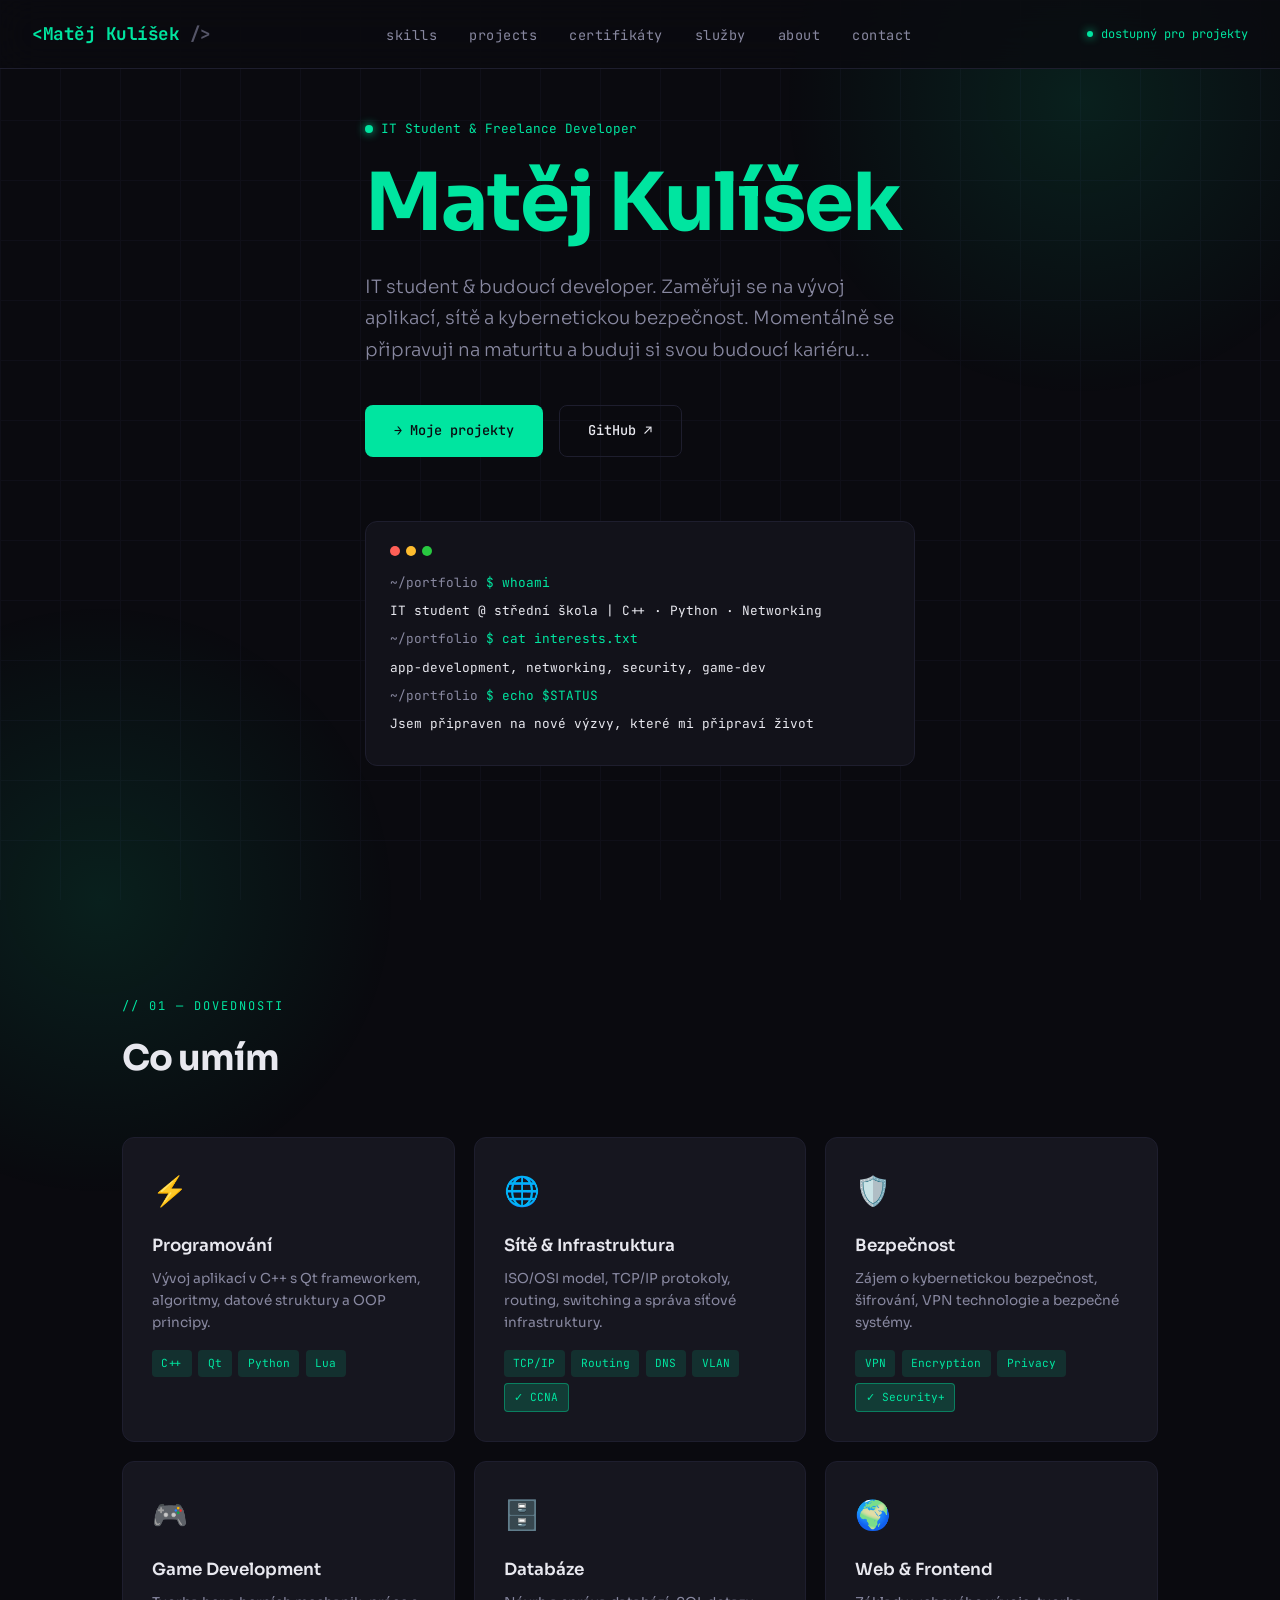
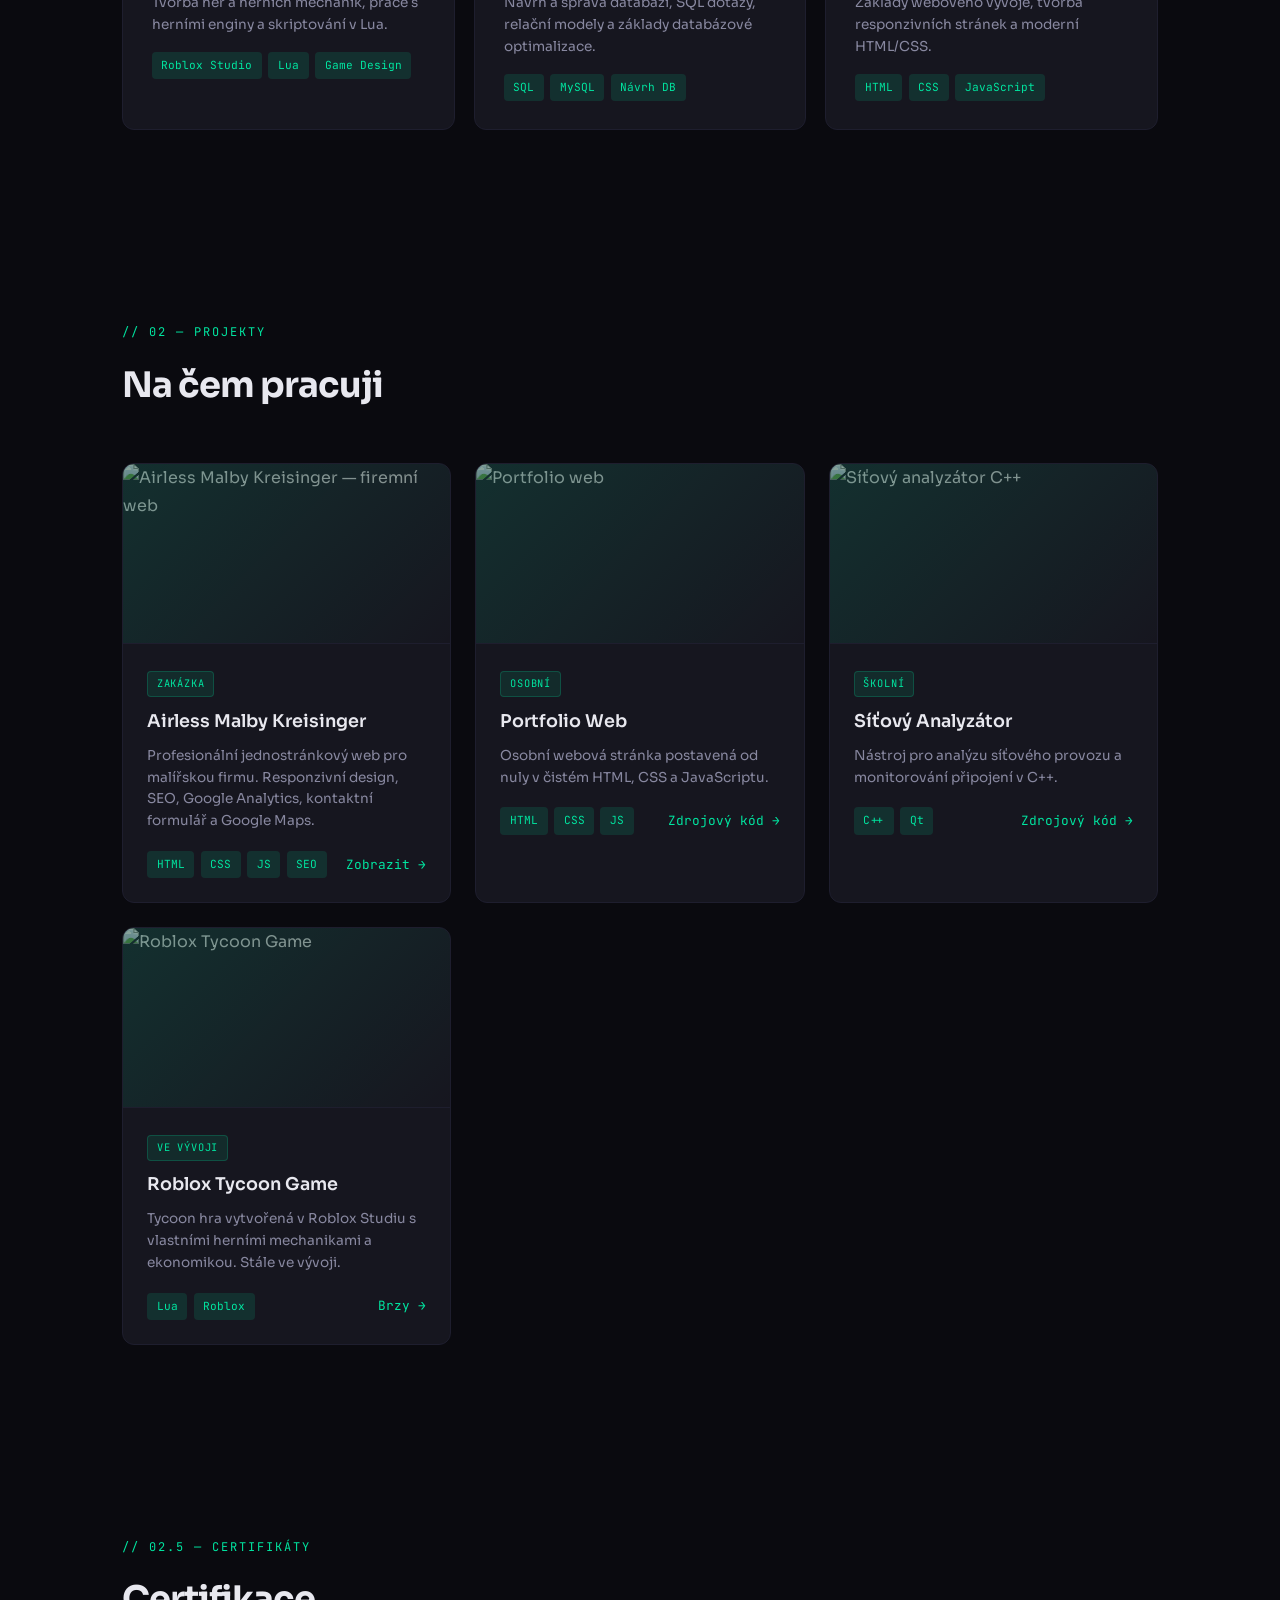
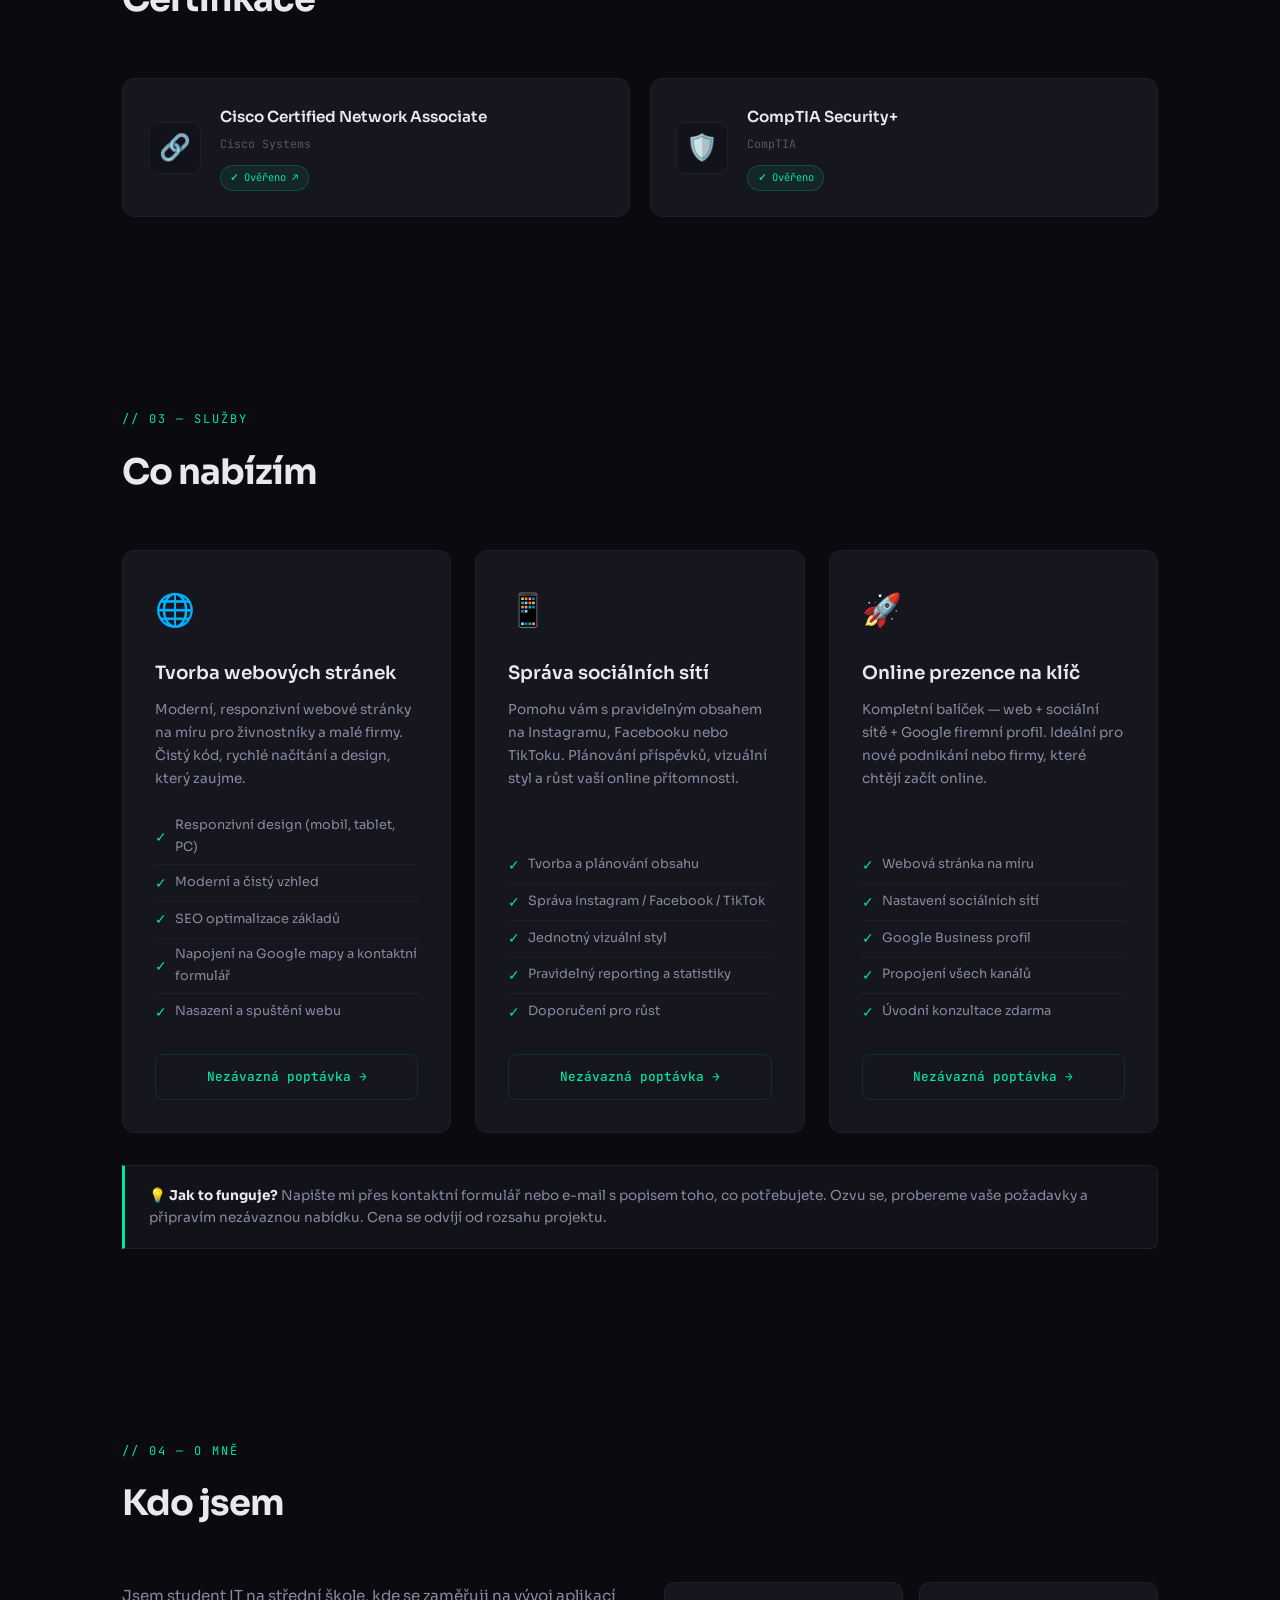
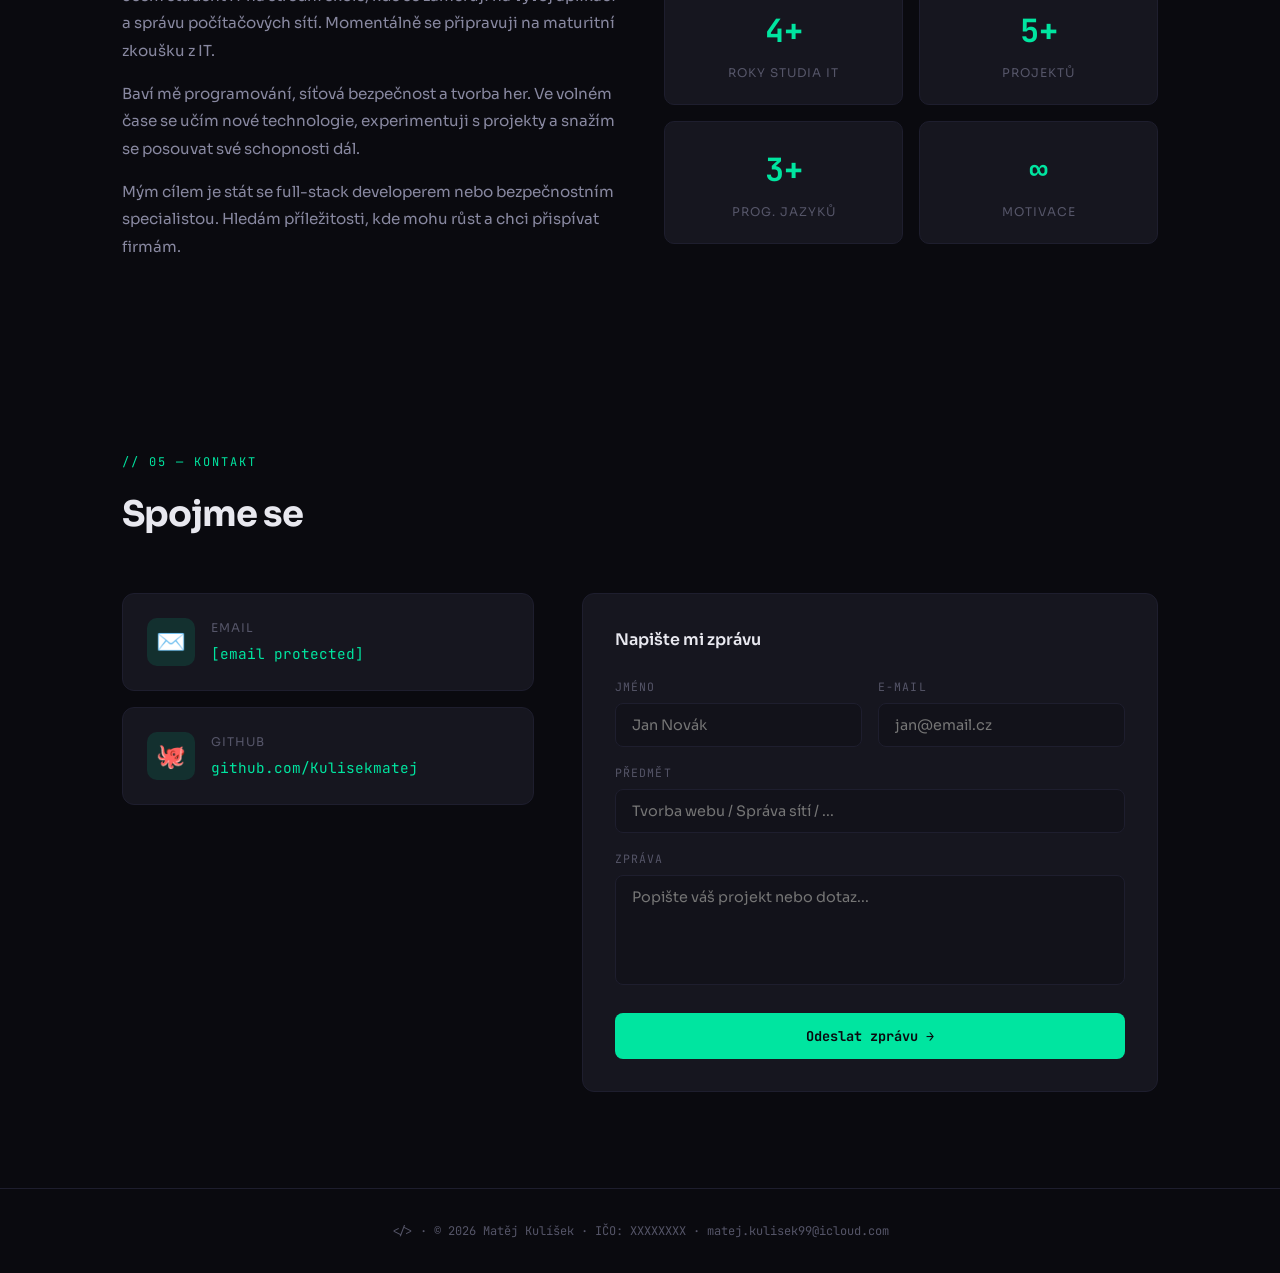
==== commit b18d14c4: "Implement certification section in index.html Added styles and structure for certification section." ====
--- a/index.html
+++ b/index.html
@@ -166,6 +166,40 @@
         .stat-number { font-family: var(--font-mono); font-size: 2rem; font-weight: 700; color: var(--accent); }
         .stat-label { font-size: 0.75rem; color: var(--text-muted); margin-top: 0.3rem; text-transform: uppercase; letter-spacing: 1px; }
 
+        /* CERTIFIKÁTY */
+        .certs-grid { display: grid; grid-template-columns: repeat(auto-fit, minmax(280px, 1fr)); gap: 1.2rem; margin-top: 3rem; }
+        .cert-card {
+            background: var(--bg-card); border: 1px solid var(--border);
+            border-radius: 12px; padding: 1.6rem;
+            display: flex; align-items: center; gap: 1.2rem;
+            transition: all 0.3s; position: relative; overflow: hidden;
+        }
+        .cert-card::before {
+            content: ''; position: absolute; top: 0; left: 0;
+            width: 3px; height: 100%;
+            background: linear-gradient(to bottom, var(--accent), transparent);
+            opacity: 0; transition: opacity 0.3s;
+        }
+        .cert-card:hover { border-color: var(--accent-dim); transform: translateY(-3px); }
+        .cert-card:hover::before { opacity: 1; }
+        .cert-logo {
+            width: 52px; height: 52px; border-radius: 10px;
+            display: flex; align-items: center; justify-content: center;
+            font-size: 1.6rem; flex-shrink: 0;
+            background: var(--bg-secondary); border: 1px solid var(--border);
+        }
+        .cert-body { flex: 1; min-width: 0; }
+        .cert-name { font-weight: 600; font-size: 0.95rem; margin-bottom: 0.25rem; }
+        .cert-issuer { font-family: var(--font-mono); font-size: 0.72rem; color: var(--text-muted); margin-bottom: 0.5rem; }
+        .cert-badge {
+            display: inline-flex; align-items: center; gap: 0.35rem;
+            font-family: var(--font-mono); font-size: 0.65rem;
+            background: rgba(0,229,160,0.08); color: var(--accent);
+            border: 1px solid rgba(0,229,160,0.2); padding: 0.2rem 0.6rem;
+            border-radius: 50px;
+        }
+        .cert-badge::before { content: '✓'; font-weight: 700; }
+
         /* FIX 3: Kontakt — formulář + Discord odstraněn */
         .contact-wrapper { display: grid; grid-template-columns: 1fr 1.4fr; gap: 3rem; align-items: start; }
         .contact-links-col { display: flex; flex-direction: column; gap: 1rem; }
@@ -221,6 +255,7 @@
     <ul class="nav-links">
         <li><a href="#skills">skills</a></li>
         <li><a href="#projects">projects</a></li>
+        <li><a href="#certs">certifikáty</a></li>
         <li><a href="#services">služby</a></li>
         <li><a href="#about">about</a></li>
         <li><a href="#contact">contact</a></li>
@@ -274,13 +309,13 @@
                 <div class="skill-icon">🌐</div>
                 <div class="skill-name">Sítě &amp; Infrastruktura</div>
                 <div class="skill-desc">ISO/OSI model, TCP/IP protokoly, routing, switching a správa síťové infrastruktury.</div>
-                <div class="skill-tags"><span class="skill-tag">TCP/IP</span><span class="skill-tag">Routing</span><span class="skill-tag">DNS</span><span class="skill-tag">VLAN</span></div>
+                <div class="skill-tags"><span class="skill-tag">TCP/IP</span><span class="skill-tag">Routing</span><span class="skill-tag">DNS</span><span class="skill-tag">VLAN</span><span class="skill-tag" style="background:rgba(0,229,160,0.18);border:1px solid rgba(0,229,160,0.4)">✓ CCNA</span></div>
             </div>
             <div class="skill-card reveal">
                 <div class="skill-icon">🛡️</div>
                 <div class="skill-name">Bezpečnost</div>
                 <div class="skill-desc">Zájem o kybernetickou bezpečnost, šifrování, VPN technologie a bezpečné systémy.</div>
-                <div class="skill-tags"><span class="skill-tag">VPN</span><span class="skill-tag">Encryption</span><span class="skill-tag">Privacy</span></div>
+                <div class="skill-tags"><span class="skill-tag">VPN</span><span class="skill-tag">Encryption</span><span class="skill-tag">Privacy</span><span class="skill-tag" style="background:rgba(0,229,160,0.18);border:1px solid rgba(0,229,160,0.4)">✓ Security+</span></div>
             </div>
             <div class="skill-card reveal">
                 <div class="skill-icon">🎮</div>
@@ -370,6 +405,33 @@
                         <div class="project-tech"><span class="skill-tag">Lua</span><span class="skill-tag">Roblox</span></div>
                         <a href="#" class="project-link">Brzy →</a>
                     </div>
+                </div>
+            </div>
+        </div>
+    </div>
+</section>
+
+<section id="certs">
+    <div class="container">
+        <div class="section-header reveal">
+            <div class="section-label">// 02.5 — Certifikáty</div>
+            <h2 class="section-title">Certifikace</h2>
+        </div>
+        <div class="certs-grid">
+            <a class="cert-card reveal" href="https://www.credly.com/users/matej-kulisek/badges" target="_blank" style="text-decoration:none;color:inherit;">
+                <div class="cert-logo">🔗</div>
+                <div class="cert-body">
+                    <div class="cert-name">Cisco Certified Network Associate</div>
+                    <div class="cert-issuer">Cisco Systems</div>
+                    <span class="cert-badge">Ověřeno ↗</span>
+                </div>
+            </a>
+            <div class="cert-card reveal">
+                <div class="cert-logo">🛡️</div>
+                <div class="cert-body">
+                    <div class="cert-name">CompTIA Security+</div>
+                    <div class="cert-issuer">CompTIA</div>
+                    <span class="cert-badge">Ověřeno</span>
                 </div>
             </div>
         </div>
@@ -460,11 +522,11 @@
         <!-- FIX 4: Formulář přidán, Discord odstraněn -->
         <div class="contact-wrapper reveal">
             <div class="contact-links-col">
-                <a href="mailto:matej.kulisek99@icloud.com" class="contact-card">
+                <a href="/cdn-cgi/l/email-protection#0f626e7b6a6521647a63667c6a6436364f666c63607a6b216c6062" class="contact-card">
                     <div class="contact-icon">✉️</div>
                     <div class="contact-info">
                         <div class="contact-label">Email</div>
-                        <div class="contact-value">matej.kulisek99@icloud.com</div>
+                        <div class="contact-value"><span class="__cf_email__" data-cfemail="e78a8693828dc98c928b8e94828cdedea78e848b889283c984888a">[email&#160;protected]</span></div>
                     </div>
                 </a>
                 <a href="https://github.com/Kulisekmatej" target="_blank" class="contact-card">
@@ -503,7 +565,7 @@
 </section>
 
 <footer>
-    <div class="container">&lt;/&gt; · © 2026 Matěj Kulíšek · matej.kulisek99@icloud.com</div>
+    <div class="container">&lt;/&gt; · © 2026 Matěj Kulíšek · IČO: XXXXXXXX · matej.kulisek99@icloud.com</div>
 </footer>
 
 <script>
@@ -518,11 +580,11 @@
     }, { threshold: 0.1 });
     reveals.forEach(function(el) { observer.observe(el); });
 
-    document.addEventListener('mousemove', function(e) {
-        var orb = document.querySelector('.glow-orb--top');
+    document.addEventListener("mousemove", function(e) {
+        var orb = document.querySelector(".glow-orb--top");
         var x = (e.clientX / window.innerWidth - 0.5) * 40;
         var y = (e.clientY / window.innerHeight - 0.5) * 40;
-        orb.style.transform = 'translate(' + x + 'px, ' + y + 'px)';
+        orb.style.transform = "translate(" + x + "px, " + y + "px)";
     });
 </script>
 
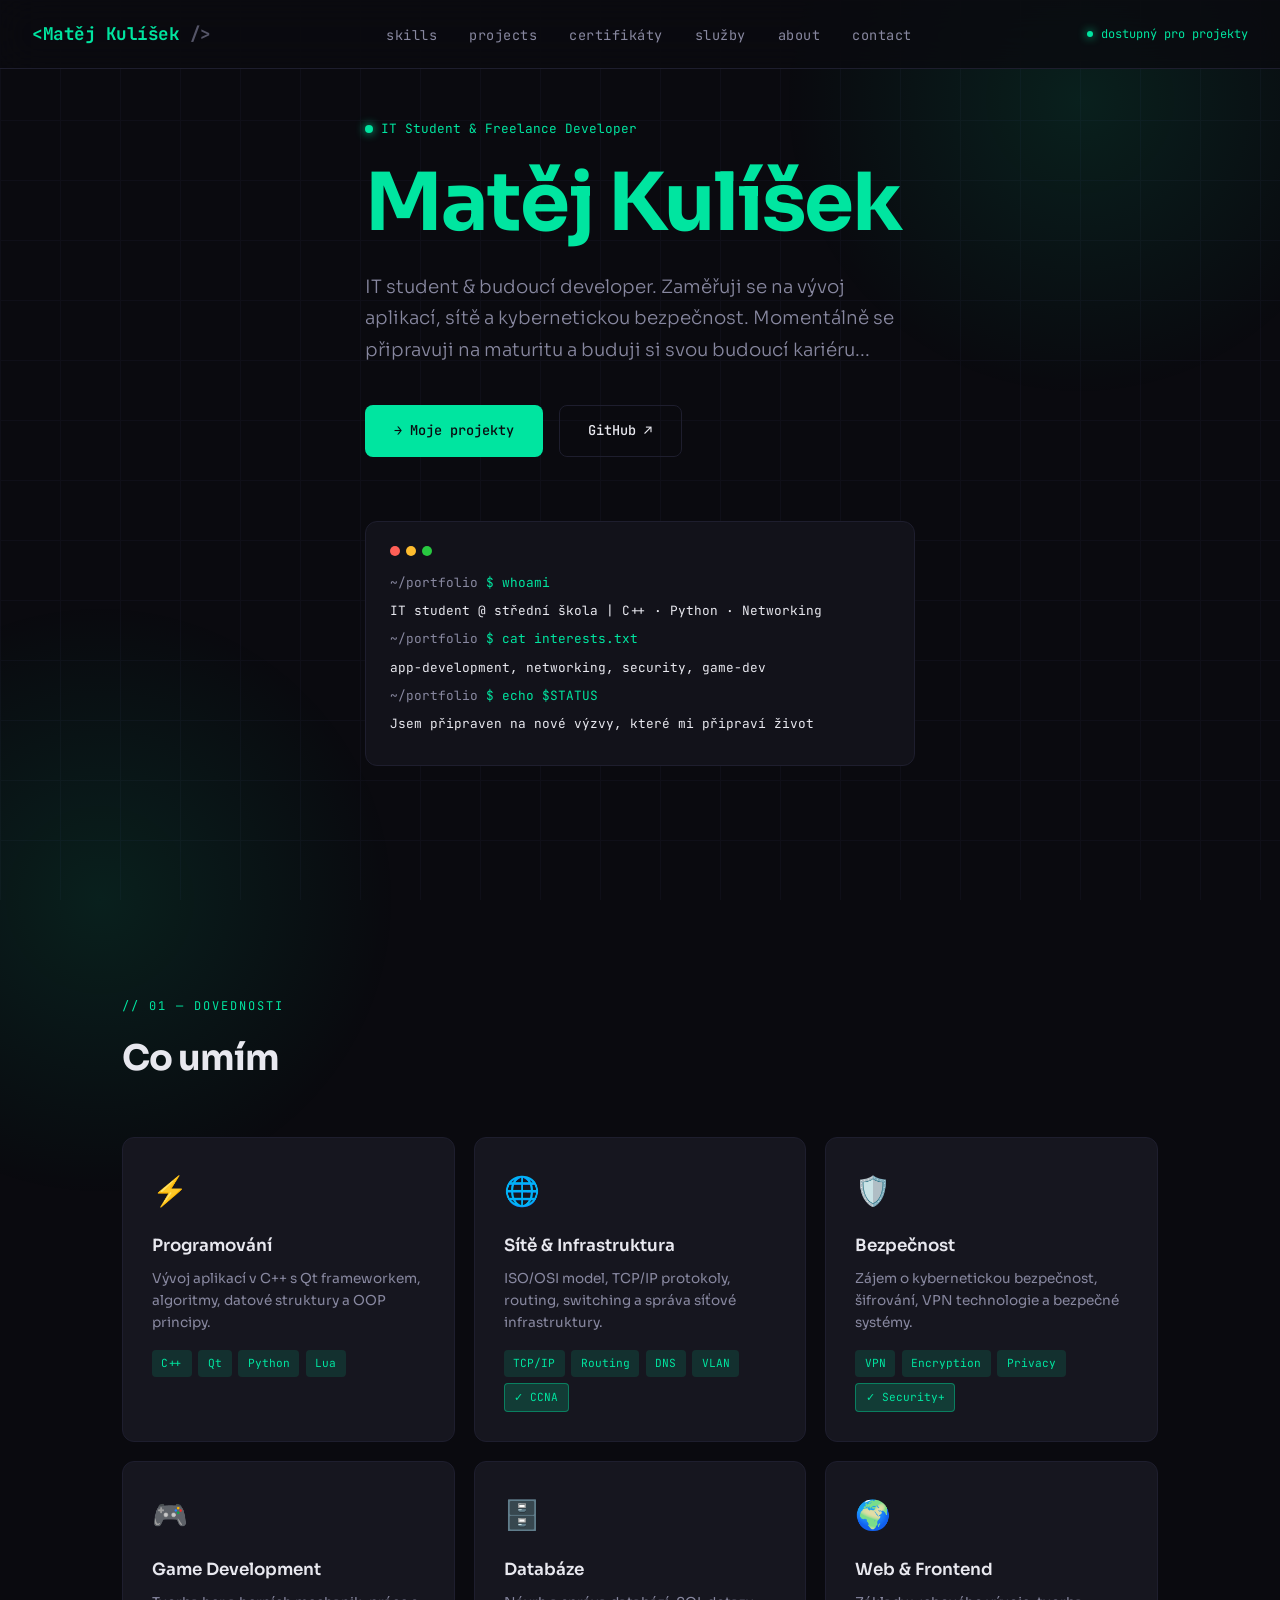
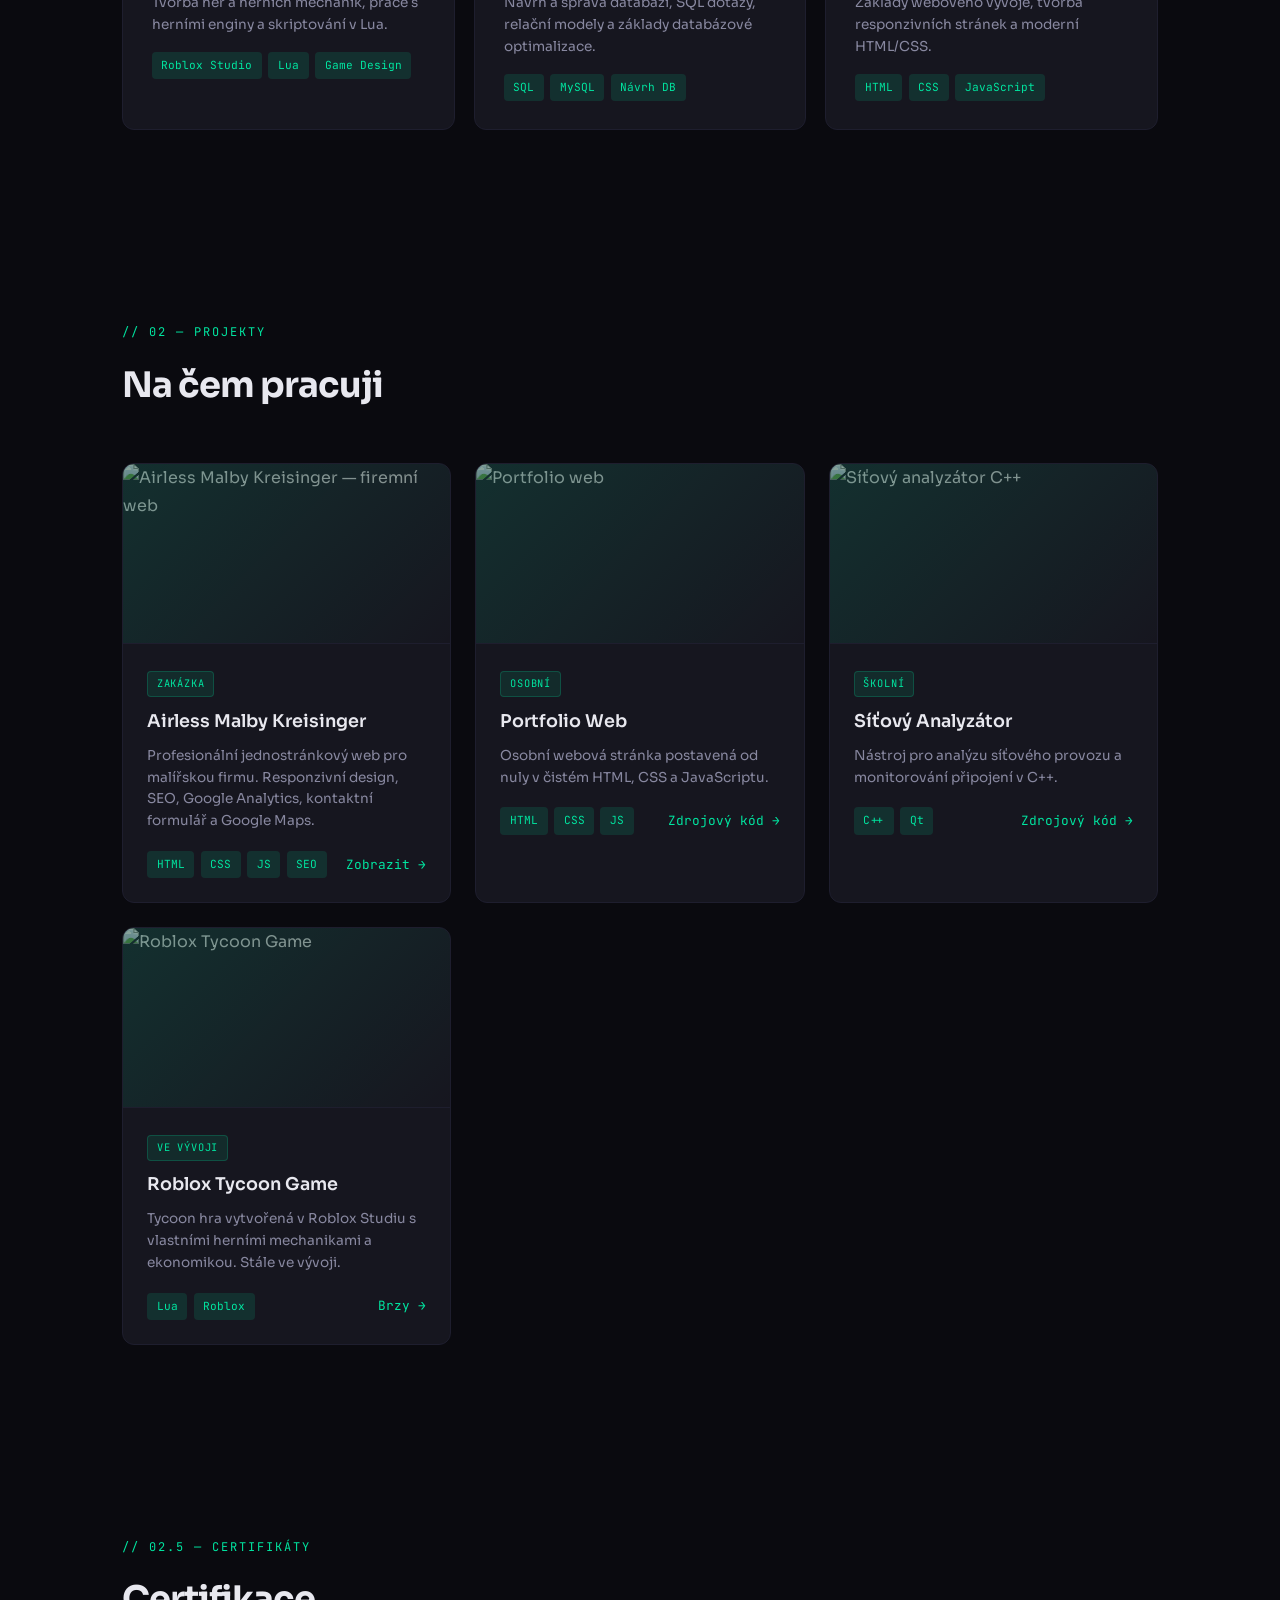
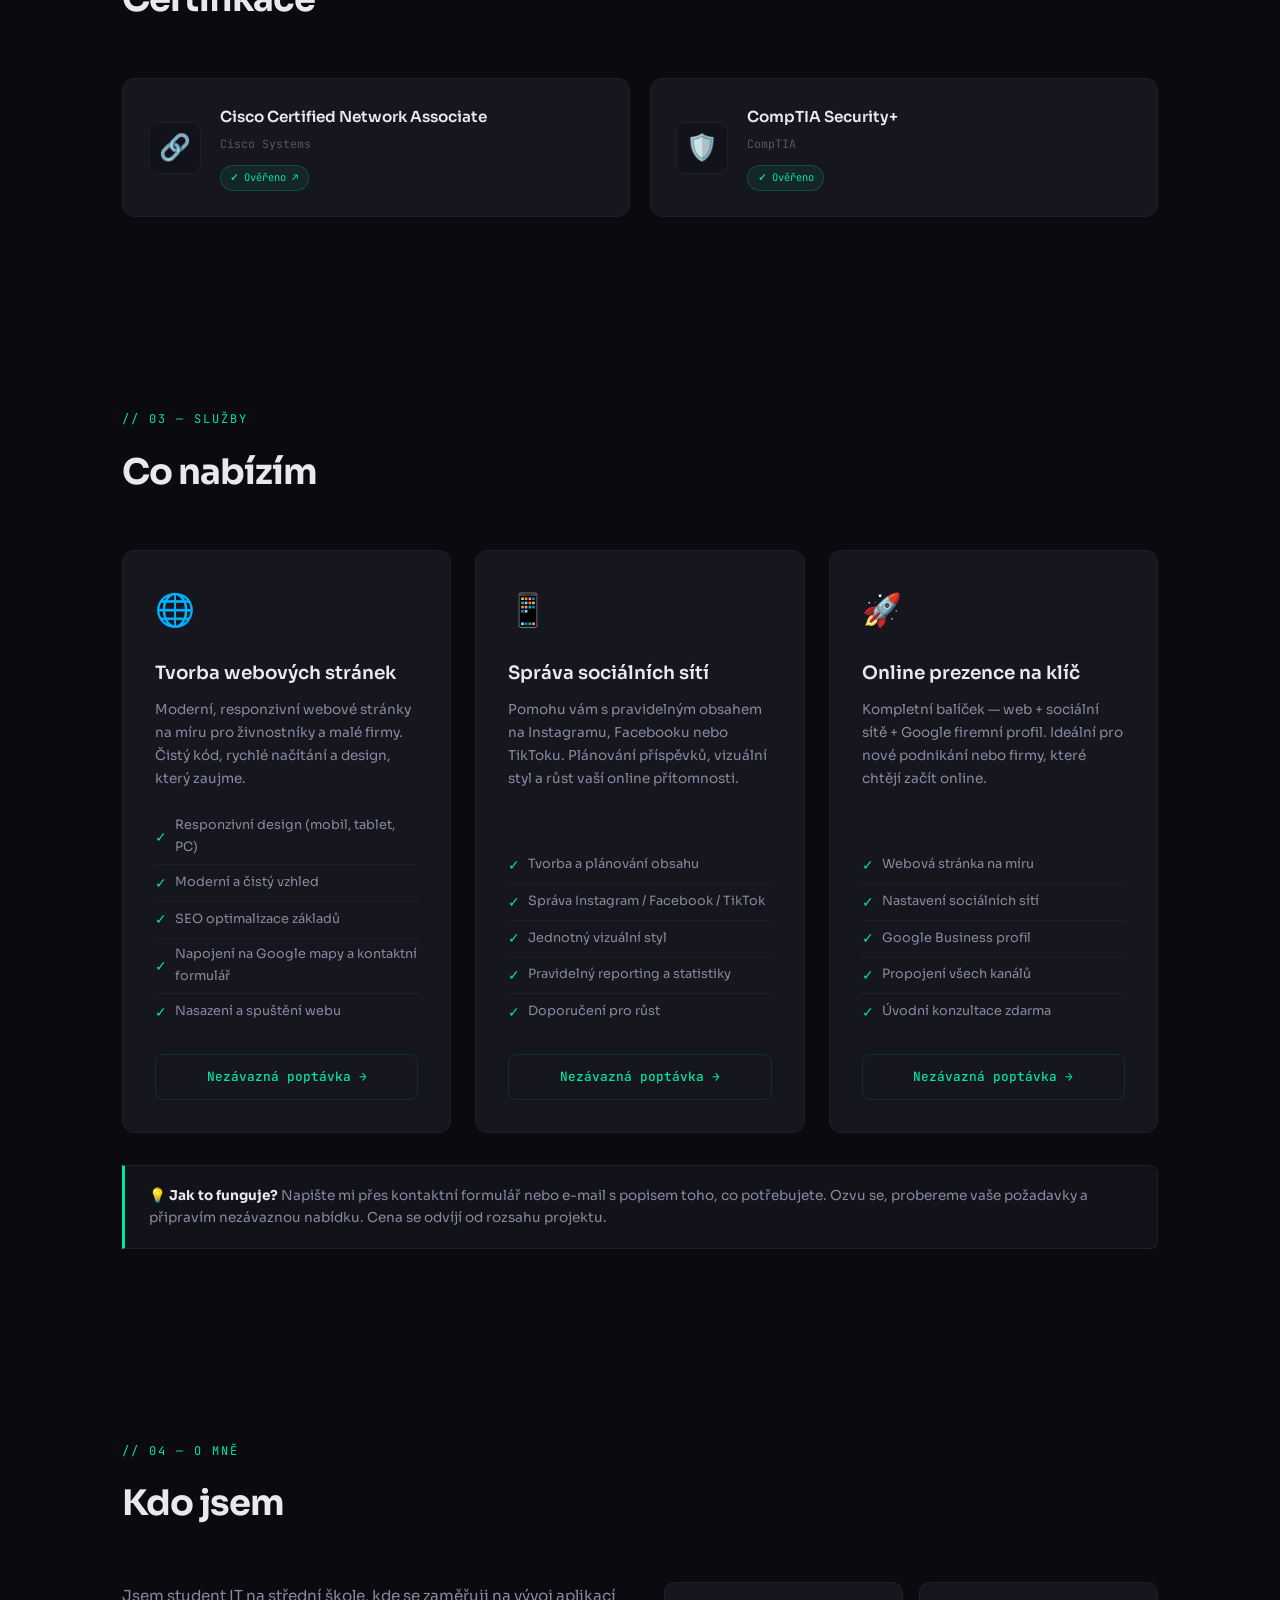
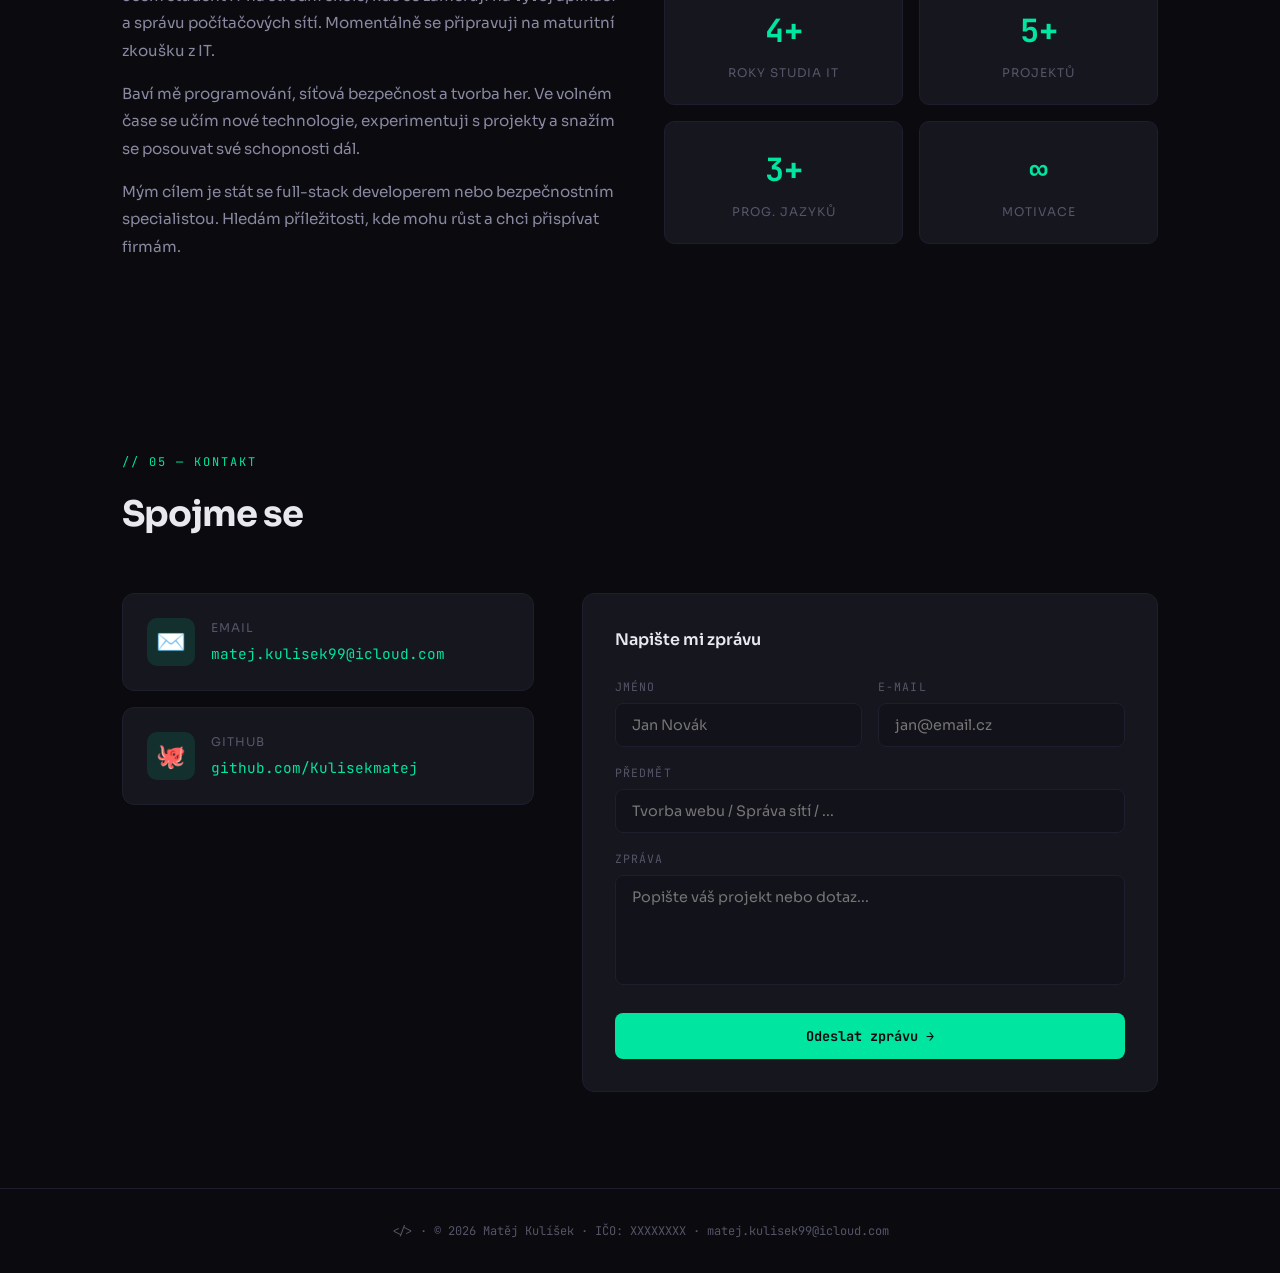
==== commit 6ccf8f25: "Update email display and add favicon link" ====
--- a/index.html
+++ b/index.html
@@ -8,6 +8,7 @@
     <meta name="keywords" content="Matěj Kulíšek, webové stránky, tvorba webů, správa sociálních sítí, IT student, developer, kybernetická bezpečnost, C++, Python, networking">
     <meta name="author" content="Matěj Kulíšek">
     <meta name="robots" content="index, follow">
+    <link rel="icon" href="data:image/svg+xml,<svg xmlns='http://www.w3.org/2000/svg' viewBox='0 0 100 100'><text y='.9em' font-size='90'>💻</text></svg>">
     <link rel="canonical" href="https://kulisekmatej.github.io/">
     <meta property="og:title" content="Matěj Kulíšek — Developer & IT Student">
     <meta property="og:description" content="IT student zaměřený na vývoj aplikací, sítě a kybernetickou bezpečnost. Nabízím tvorbu webů a správu sociálních sítí.">
@@ -522,11 +523,11 @@
         <!-- FIX 4: Formulář přidán, Discord odstraněn -->
         <div class="contact-wrapper reveal">
             <div class="contact-links-col">
-                <a href="/cdn-cgi/l/email-protection#0f626e7b6a6521647a63667c6a6436364f666c63607a6b216c6062" class="contact-card">
+                <a id="email-link" href="#" class="contact-card">
                     <div class="contact-icon">✉️</div>
                     <div class="contact-info">
                         <div class="contact-label">Email</div>
-                        <div class="contact-value"><span class="__cf_email__" data-cfemail="e78a8693828dc98c928b8e94828cdedea78e848b889283c984888a">[email&#160;protected]</span></div>
+                        <div class="contact-value" id="email-display"></div>
                     </div>
                 </a>
                 <a href="https://github.com/Kulisekmatej" target="_blank" class="contact-card">
@@ -565,7 +566,7 @@
 </section>
 
 <footer>
-    <div class="container">&lt;/&gt; · © 2026 Matěj Kulíšek · IČO: XXXXXXXX · matej.kulisek99@icloud.com</div>
+    <div class="container">&lt;/&gt; · © 2026 Matěj Kulíšek · IČO: XXXXXXXX · <span id="footer-email"></span></div>
 </footer>
 
 <script>
@@ -586,6 +587,19 @@
         var y = (e.clientY / window.innerHeight - 0.5) * 40;
         orb.style.transform = "translate(" + x + "px, " + y + "px)";
     });
+
+    // Email obfuscation — sestaví email za běhu, Cloudflare ho nezakóduje
+    (function() {
+        var u = 'matej.kulisek99';
+        var d = 'icloud.com';
+        var e = u + '@' + d;
+        var link = document.getElementById('email-link');
+        var display = document.getElementById('email-display');
+        var footer = document.getElementById('footer-email');
+        if (link) link.href = 'mailto:' + e;
+        if (display) display.textContent = e;
+        if (footer) footer.textContent = e;
+    })();
 </script>
 
 </body>
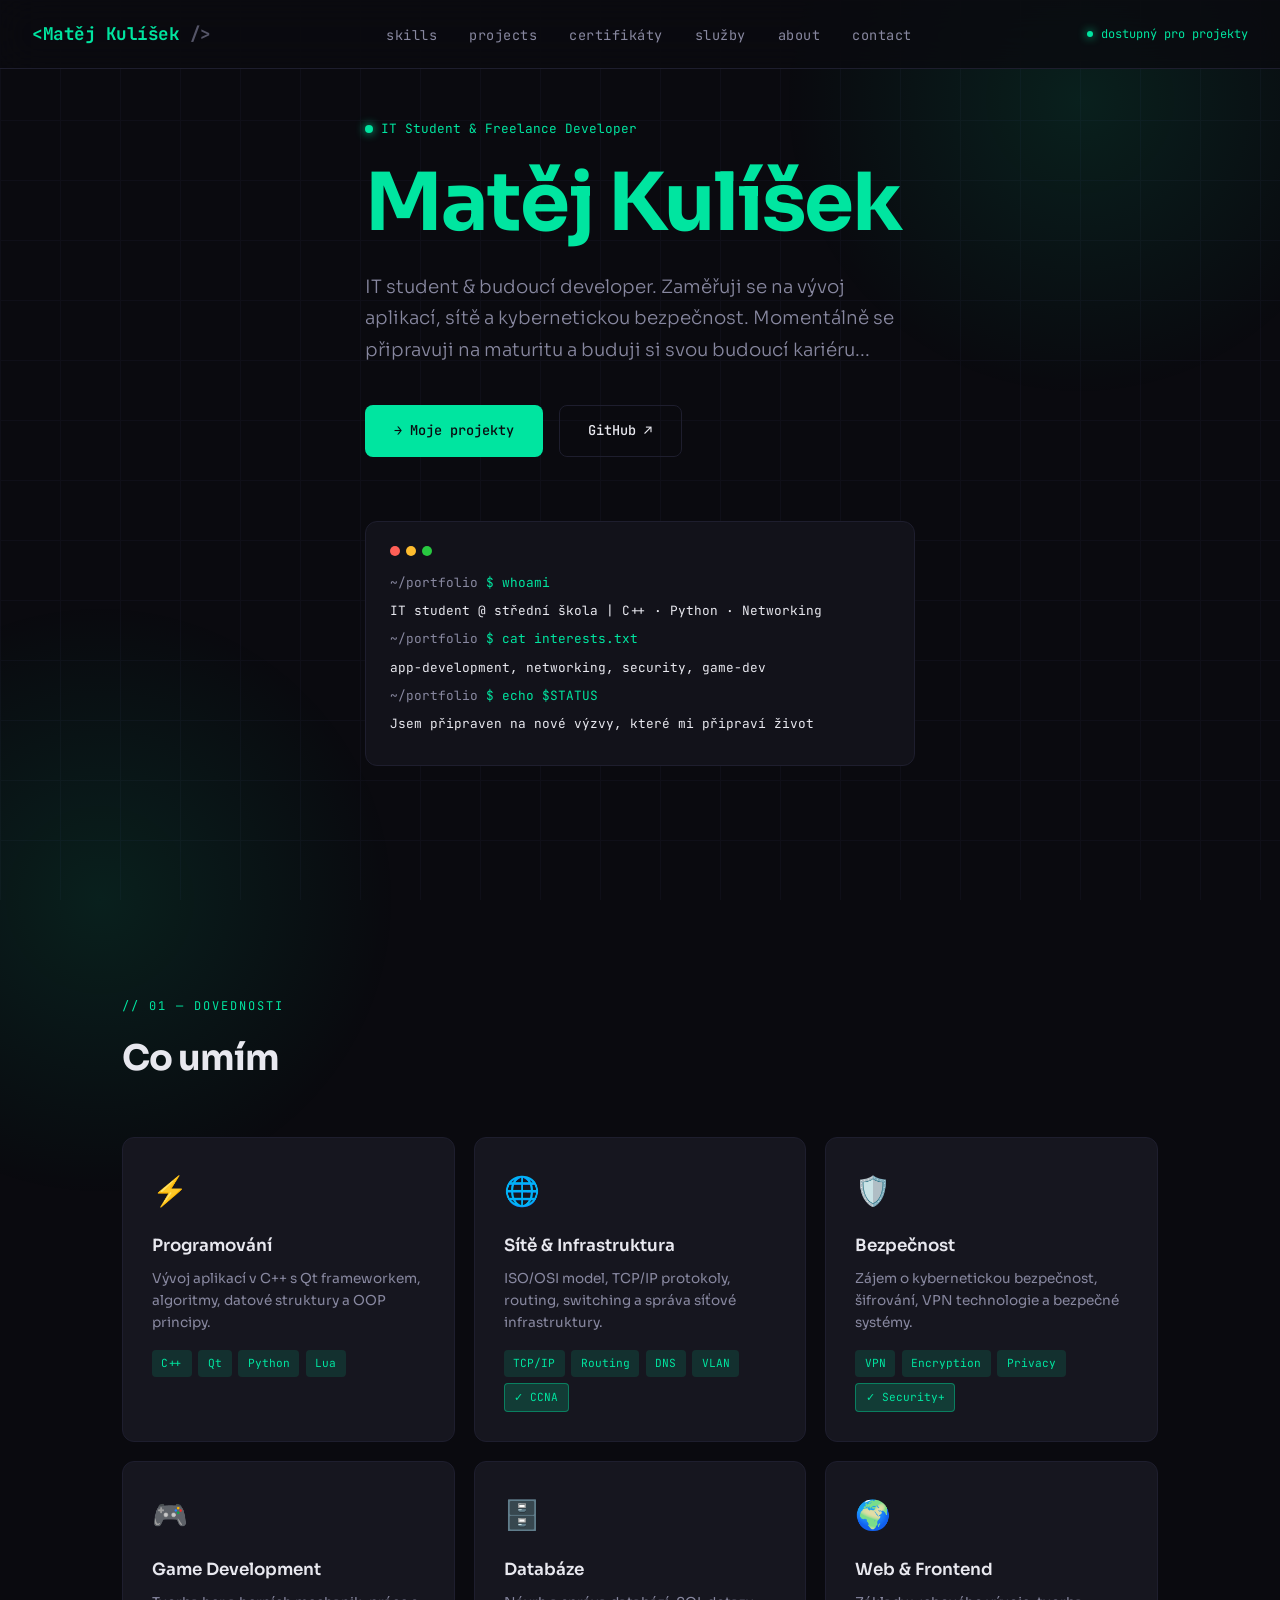
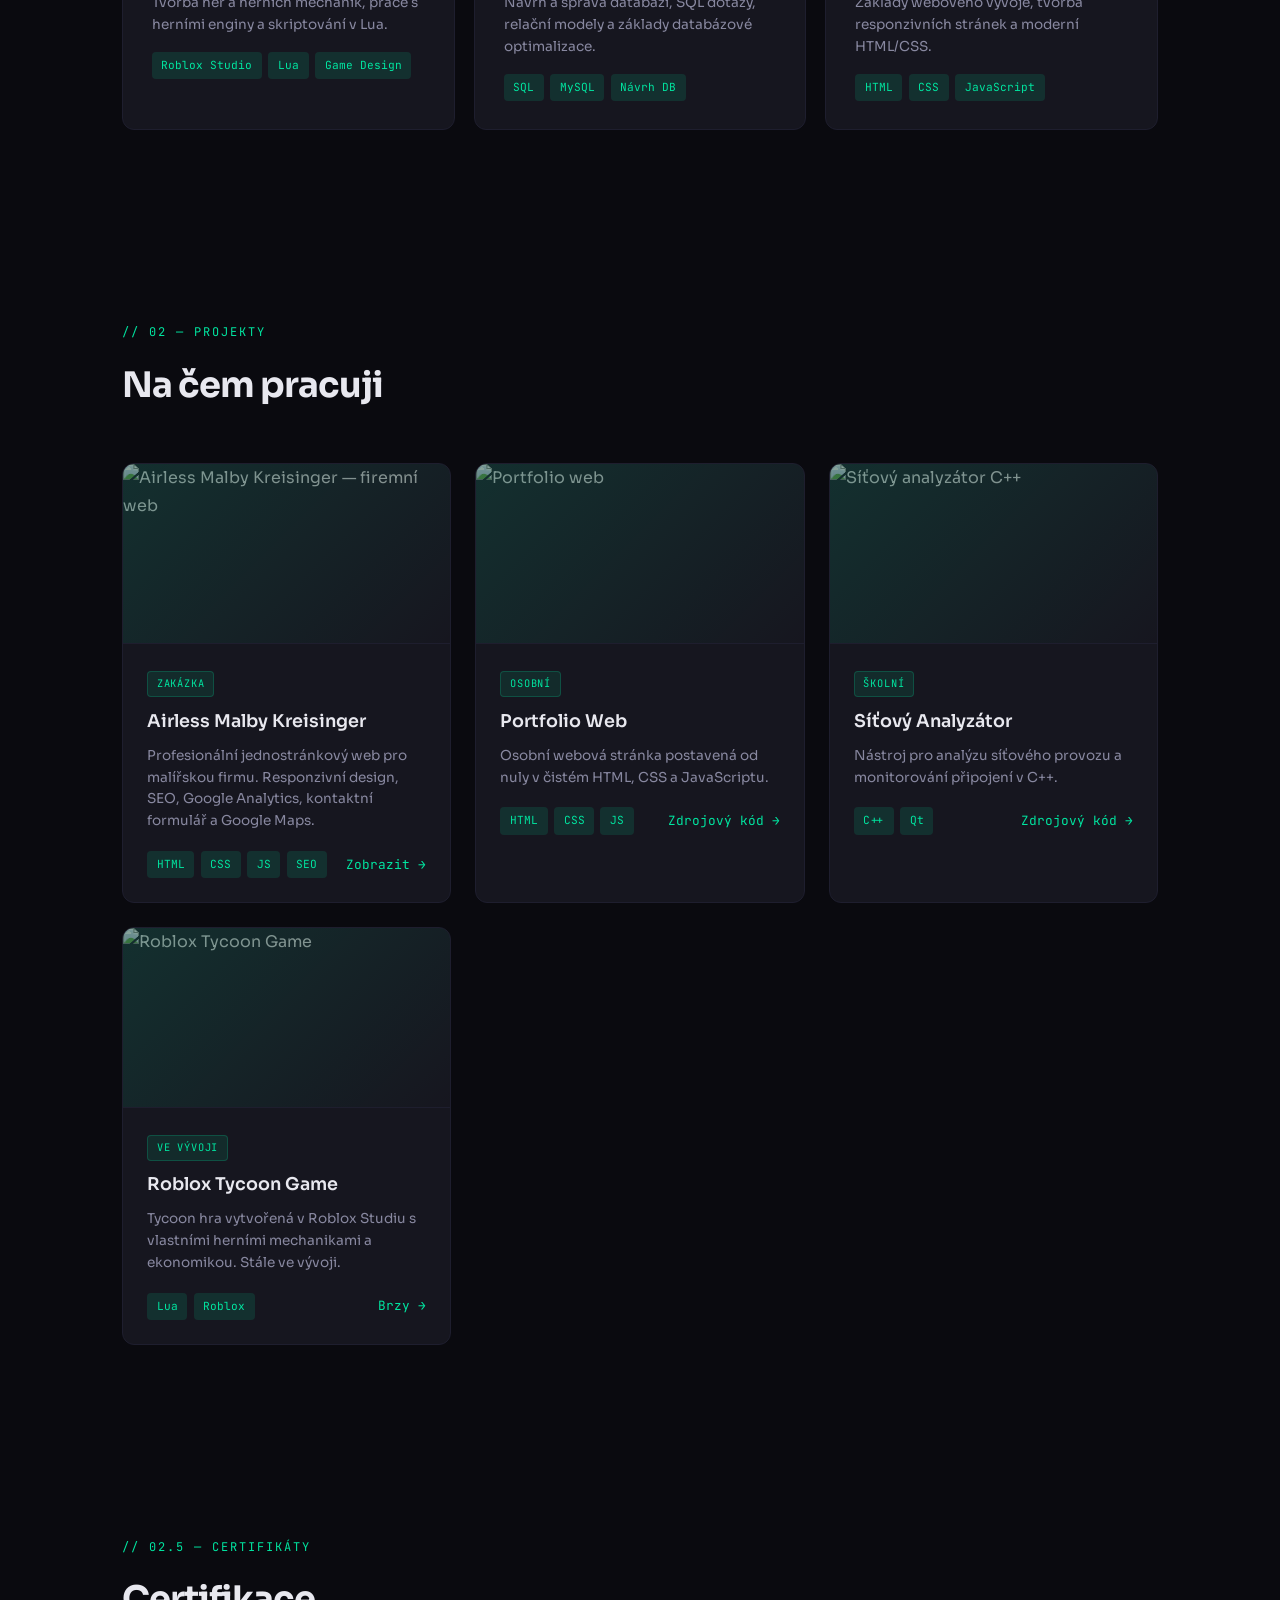
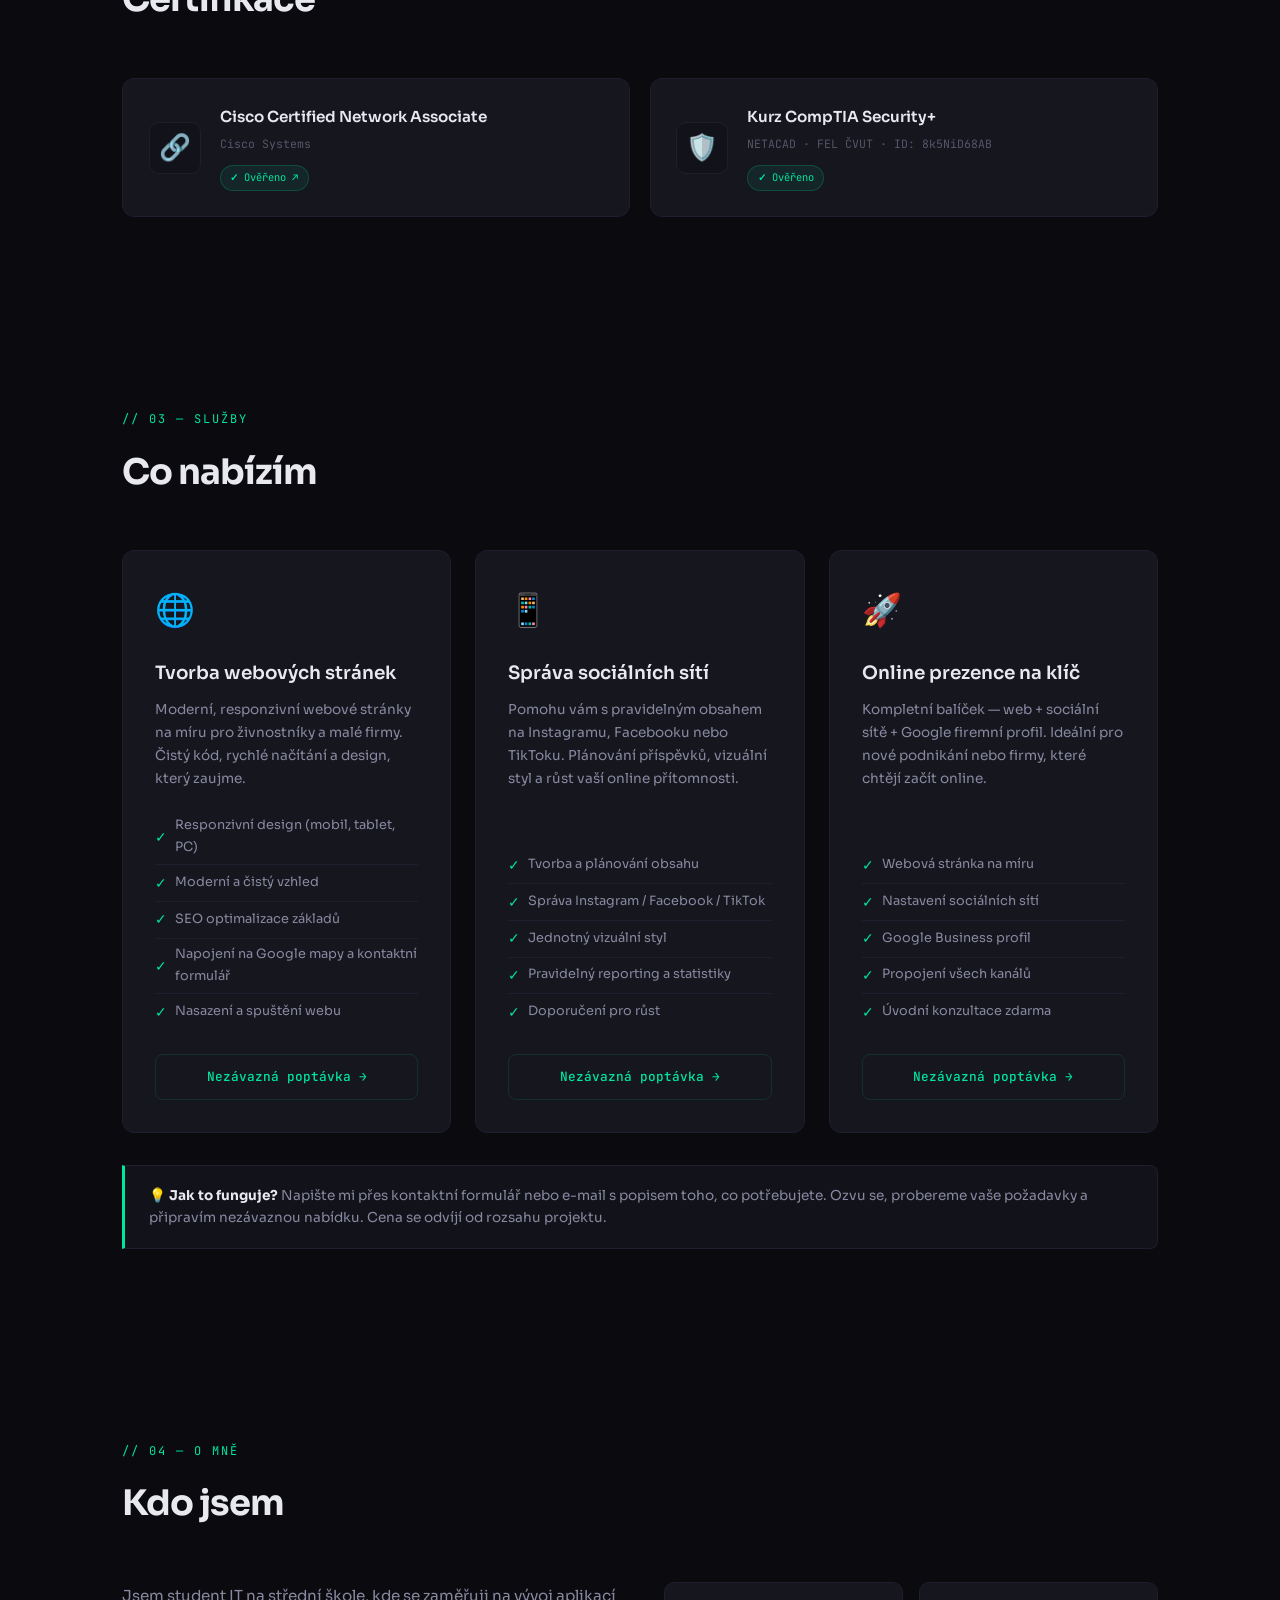
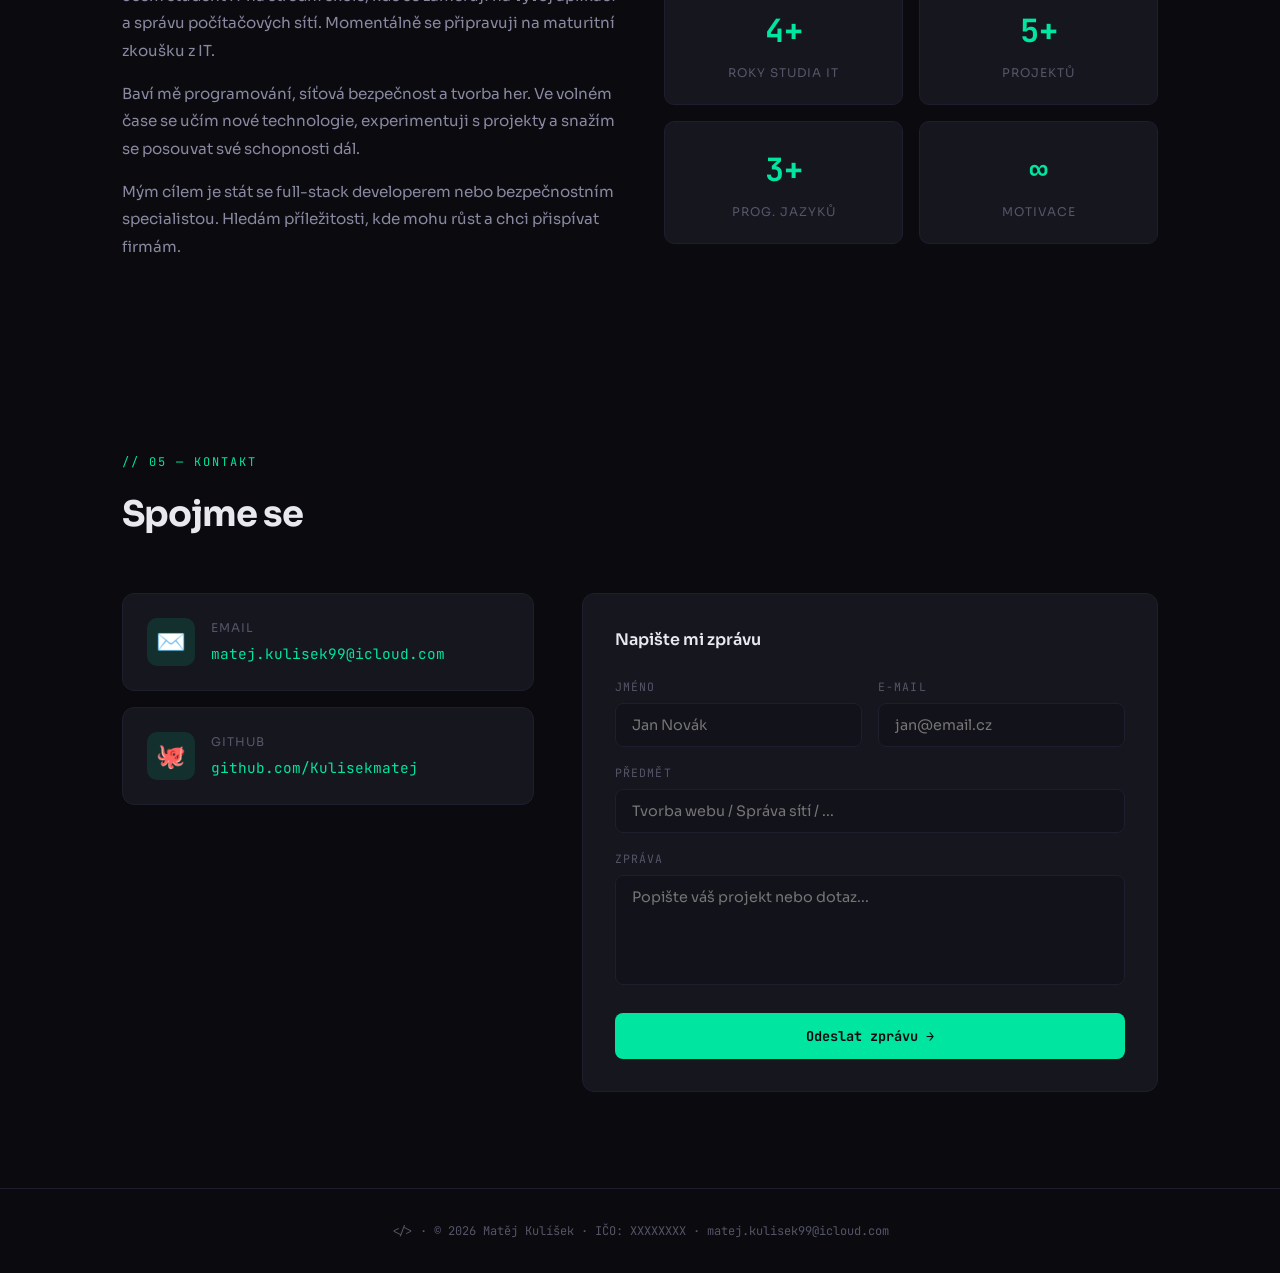
==== commit 7daed741: "Update certification details in index.html" ====
--- a/index.html
+++ b/index.html
@@ -430,8 +430,8 @@
             <div class="cert-card reveal">
                 <div class="cert-logo">🛡️</div>
                 <div class="cert-body">
-                    <div class="cert-name">CompTIA Security+</div>
-                    <div class="cert-issuer">CompTIA</div>
+                    <div class="cert-name">Kurz CompTIA Security+</div>
+                    <div class="cert-issuer">NETACAD · FEL ČVUT · ID: 8k5NiD68AB</div>
                     <span class="cert-badge">Ověřeno</span>
                 </div>
             </div>
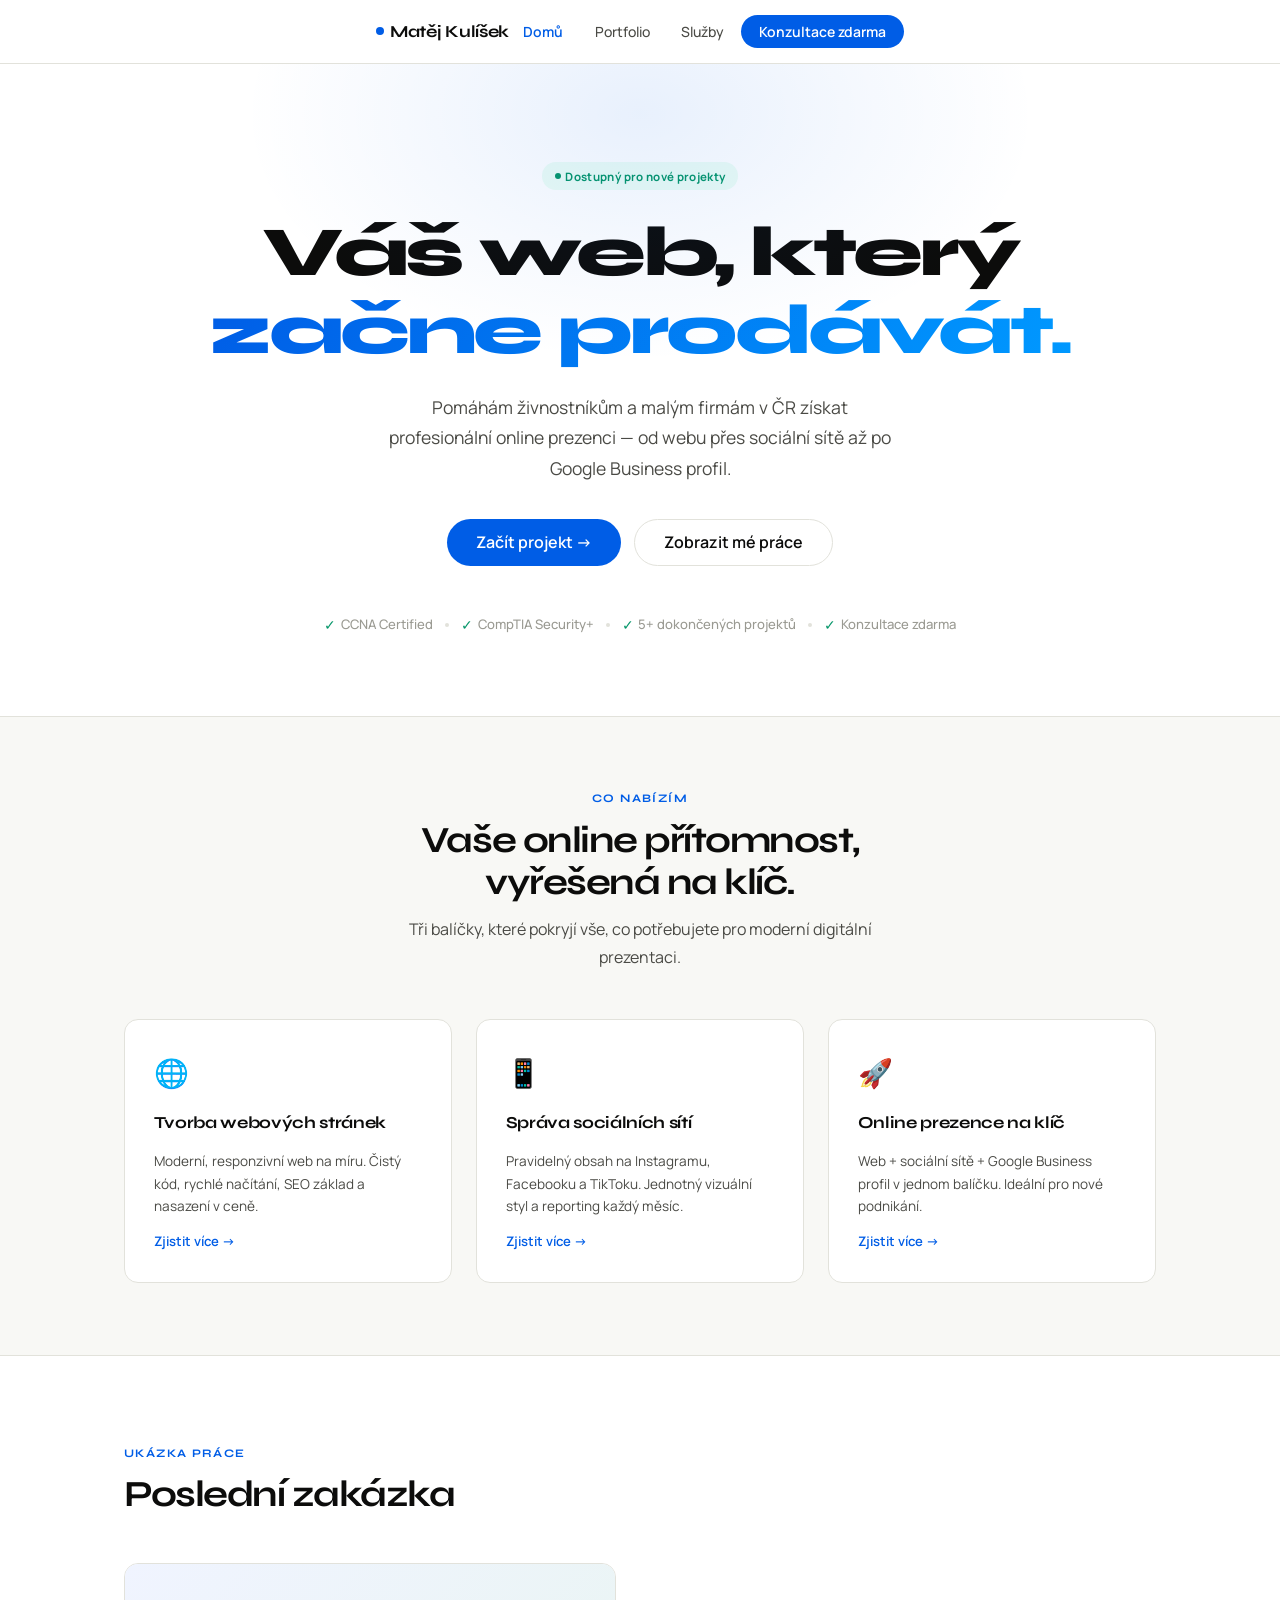
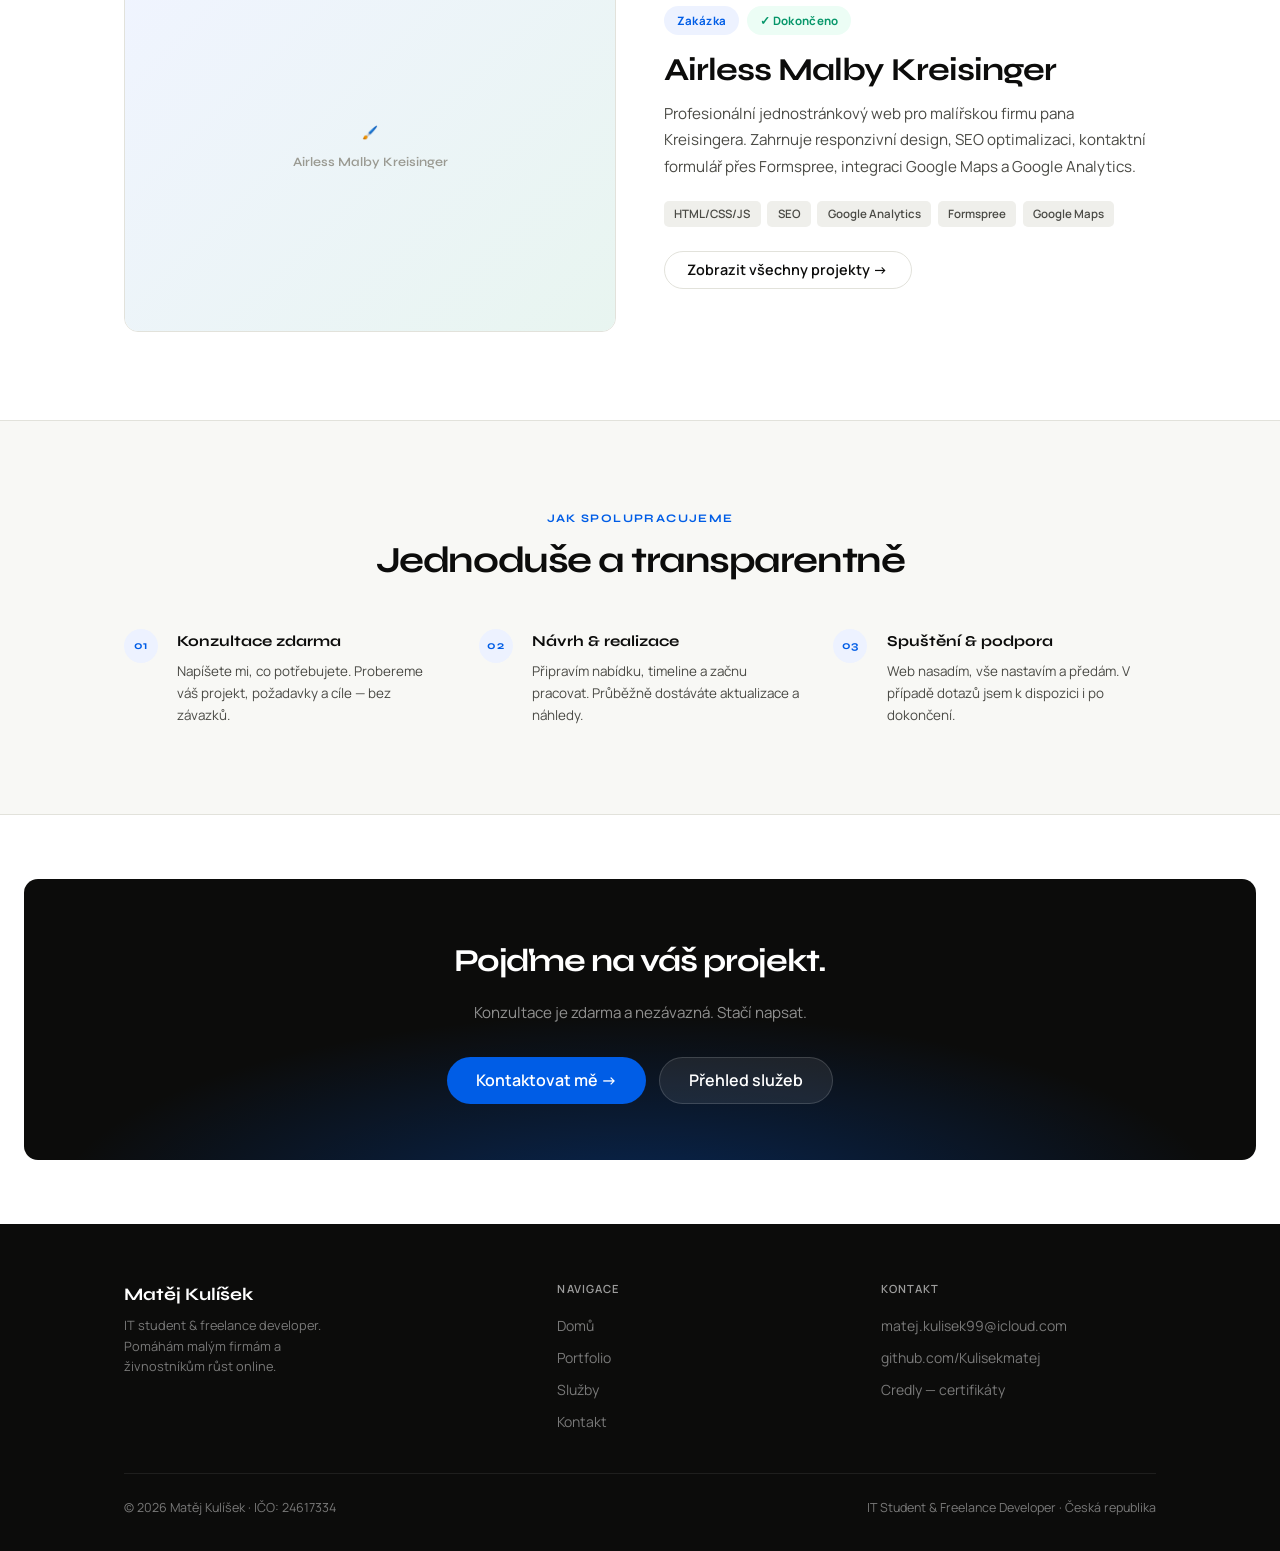
==== commit a674c3b9: "Update print statement from 'Hello' to 'Goodbye'" ====
--- a/index.html
+++ b/index.html
@@ -1,606 +1,359 @@
 <!DOCTYPE html>
 <html lang="cs">
 <head>
-    <meta charset="UTF-8">
-    <meta name="viewport" content="width=device-width, initial-scale=1.0">
-    <title>Matěj Kulíšek — Developer & IT Student | Tvorba webů, správa sítí</title>
-    <meta name="description" content="Matěj Kulíšek — IT student, vývojář a kybernetický nadšenec. Nabízím tvorbu moderních webových stránek, správu sociálních sítí a kompletní online prezenci pro firmy a živnostníky.">
-    <meta name="keywords" content="Matěj Kulíšek, webové stránky, tvorba webů, správa sociálních sítí, IT student, developer, kybernetická bezpečnost, C++, Python, networking">
-    <meta name="author" content="Matěj Kulíšek">
-    <meta name="robots" content="index, follow">
-    <link rel="icon" href="data:image/svg+xml,<svg xmlns='http://www.w3.org/2000/svg' viewBox='0 0 100 100'><text y='.9em' font-size='90'>💻</text></svg>">
-    <link rel="canonical" href="https://kulisekmatej.github.io/">
-    <meta property="og:title" content="Matěj Kulíšek — Developer & IT Student">
-    <meta property="og:description" content="IT student zaměřený na vývoj aplikací, sítě a kybernetickou bezpečnost. Nabízím tvorbu webů a správu sociálních sítí.">
-    <meta property="og:type" content="website">
-    <meta property="og:url" content="https://kulisekmatej.github.io/">
-    <meta property="og:locale" content="cs_CZ">
-    <meta name="twitter:card" content="summary">
-    <meta name="twitter:title" content="Matěj Kulíšek — Developer & IT Student">
-    <meta name="twitter:description" content="IT student zaměřený na vývoj aplikací, sítě a kybernetickou bezpečnost. Nabízím tvorbu webů a správu sociálních sítí.">
-
-    <script async src="https://www.googletagmanager.com/gtag/js?id=G-QF257163DS"></script>
-    <script>
-        window.dataLayer = window.dataLayer || [];
-        function gtag(){dataLayer.push(arguments);}
-        gtag('js', new Date());
-        gtag('config', 'G-QF257163DS');
-    </script>
-
-    <script type="application/ld+json">
-    {
-        "@context": "https://schema.org",
-        "@type": "Person",
-        "name": "Matěj Kulíšek",
-        "url": "https://kulisekmatej.github.io",
-        "jobTitle": "IT Student & Web Developer",
-        "description": "IT student zaměřený na vývoj aplikací, sítě a kybernetickou bezpečnost.",
-        "knowsAbout": ["C++", "Python", "Networking", "Cybersecurity", "Web Development", "Qt Framework"],
-        "sameAs": ["https://github.com/Kulisekmatej"]
-    }
-    </script>
-
-    <link rel="preconnect" href="https://fonts.googleapis.com">
-    <link href="https://fonts.googleapis.com/css2?family=JetBrains+Mono:wght@300;400;500;700&family=Sora:wght@300;400;600;700&display=swap" rel="stylesheet">
-    <style>
-        :root {
-            --bg-primary: #0a0a0f;
-            --bg-secondary: #12121a;
-            --bg-card: #16161f;
-            --accent: #00e5a0;
-            --accent-dim: #00e5a020;
-            --accent-glow: #00e5a040;
-            --text-primary: #e8e8ef;
-            --text-secondary: #8888a0;
-            --text-muted: #555568;
-            --border: #1e1e2e;
-            --font-mono: 'JetBrains Mono', monospace;
-            --font-sans: 'Sora', sans-serif;
-        }
-
-        * { margin: 0; padding: 0; box-sizing: border-box; }
-        html { scroll-behavior: smooth; }
-        body { background: var(--bg-primary); color: var(--text-primary); font-family: var(--font-sans); line-height: 1.7; overflow-x: hidden; }
-
-        .grid-bg { position: fixed; top: 0; left: 0; right: 0; bottom: 0; background-image: linear-gradient(var(--border) 1px, transparent 1px), linear-gradient(90deg, var(--border) 1px, transparent 1px); background-size: 60px 60px; opacity: 0.3; pointer-events: none; z-index: 0; }
-        .glow-orb { position: fixed; width: 600px; height: 600px; border-radius: 50%; background: radial-gradient(circle, var(--accent-glow), transparent 70%); pointer-events: none; z-index: 0; opacity: 0.4; transition: transform 0.3s ease-out; }
-        .glow-orb--top { top: -200px; right: -100px; }
-        .glow-orb--bottom { bottom: -300px; left: -200px; }
-
-        nav { position: fixed; top: 0; left: 0; right: 0; z-index: 100; padding: 1.2rem 2rem; display: flex; justify-content: space-between; align-items: center; background: rgba(10,10,15,0.8); backdrop-filter: blur(20px); border-bottom: 1px solid var(--border); }
-        .nav-logo { font-family: var(--font-mono); font-weight: 700; font-size: 1.1rem; color: var(--accent); text-decoration: none; letter-spacing: -0.5px; }
-        .nav-logo span { color: var(--text-muted); }
-        .nav-links { display: flex; gap: 2rem; list-style: none; }
-        .nav-links a { color: var(--text-secondary); text-decoration: none; font-size: 0.85rem; font-weight: 400; letter-spacing: 0.5px; transition: color 0.3s; font-family: var(--font-mono); }
-        .nav-links a:hover { color: var(--accent); }
-        .nav-status { display: flex; align-items: center; gap: 0.5rem; font-family: var(--font-mono); font-size: 0.75rem; color: var(--accent); }
-        .nav-status::before { content: ''; width: 6px; height: 6px; border-radius: 50%; background: var(--accent); box-shadow: 0 0 10px var(--accent); animation: pulse 2s infinite; }
-
-        @keyframes pulse { 0%, 100% { opacity: 1; } 50% { opacity: 0.4; } }
-
-        .container { position: relative; z-index: 1; max-width: 1100px; margin: 0 auto; padding: 0 2rem; }
-        section { padding: 6rem 0; }
-
-        .hero { min-height: 100vh; display: flex; align-items: center; padding-top: 5rem; }
-        .hero-content { width: 100%; }
-
-        /* FIX 1: hero-tag */
-        .hero-tag { font-family: var(--font-mono); font-size: 0.8rem; color: var(--accent); margin-bottom: 1.2rem; display: flex; align-items: center; gap: 0.5rem; opacity: 0; animation: fadeUp 0.8s 0.2s forwards; }
-        .hero-tag::before { content: ''; width: 8px; height: 8px; border-radius: 50%; background: var(--accent); box-shadow: 0 0 10px var(--accent); animation: pulse 2s infinite; flex-shrink: 0; }
-
-        .hero-name { font-size: clamp(2.8rem, 7vw, 5rem); font-weight: 700; line-height: 1.1; letter-spacing: -2px; margin-bottom: 1.5rem; opacity: 0; animation: fadeUp 0.8s 0.4s forwards; }
-        .hero-name .highlight { color: var(--accent); }
-        .hero-desc { font-size: 1.15rem; color: var(--text-secondary); max-width: 550px; margin-bottom: 2.5rem; font-weight: 300; opacity: 0; animation: fadeUp 0.8s 0.6s forwards; }
-        .hero-actions { display: flex; gap: 1rem; flex-wrap: wrap; opacity: 0; animation: fadeUp 0.8s 0.8s forwards; }
-
-        .btn { display: inline-flex; align-items: center; gap: 0.5rem; padding: 0.85rem 1.8rem; border-radius: 8px; font-family: var(--font-mono); font-size: 0.85rem; font-weight: 500; text-decoration: none; transition: all 0.3s; cursor: pointer; border: none; }
-        .btn-primary { background: var(--accent); color: var(--bg-primary); }
-        .btn-primary:hover { box-shadow: 0 0 30px var(--accent-glow); transform: translateY(-2px); }
-        .btn-outline { background: transparent; color: var(--text-primary); border: 1px solid var(--border); }
-        .btn-outline:hover { border-color: var(--accent); color: var(--accent); }
-
-        .hero-terminal { margin-top: 4rem; background: var(--bg-secondary); border: 1px solid var(--border); border-radius: 12px; padding: 1.5rem; font-family: var(--font-mono); font-size: 0.8rem; opacity: 0; animation: fadeUp 0.8s 1s forwards; overflow: hidden; }
-        .terminal-bar { display: flex; gap: 6px; margin-bottom: 1rem; }
-        .terminal-dot { width: 10px; height: 10px; border-radius: 50%; }
-        .terminal-dot--red { background: #ff5f57; }
-        .terminal-dot--yellow { background: #febc2e; }
-        .terminal-dot--green { background: #28c840; }
-        .terminal-line { color: var(--text-muted); margin-bottom: 0.4rem; }
-        .terminal-line .cmd { color: var(--accent); }
-        .terminal-line .path { color: var(--text-secondary); }
-        .terminal-line .output { color: var(--text-primary); }
-
-        .section-header { margin-bottom: 3rem; }
-        .section-label { font-family: var(--font-mono); font-size: 0.75rem; color: var(--accent); text-transform: uppercase; letter-spacing: 2px; margin-bottom: 0.8rem; }
-        .section-title { font-size: 2.2rem; font-weight: 700; letter-spacing: -1px; }
-
-        .skills-grid { display: grid; grid-template-columns: repeat(auto-fit, minmax(300px, 1fr)); gap: 1.2rem; }
-        .skill-card { background: var(--bg-card); border: 1px solid var(--border); border-radius: 12px; padding: 1.8rem; transition: all 0.3s; position: relative; overflow: hidden; }
-        .skill-card::before { content: ''; position: absolute; top: 0; left: 0; width: 100%; height: 2px; background: linear-gradient(90deg, transparent, var(--accent), transparent); opacity: 0; transition: opacity 0.3s; }
-        .skill-card:hover { border-color: var(--accent-dim); transform: translateY(-4px); }
-        .skill-card:hover::before { opacity: 1; }
-        .skill-icon { font-size: 1.8rem; margin-bottom: 1rem; }
-        .skill-name { font-weight: 600; font-size: 1.05rem; margin-bottom: 0.5rem; }
-        .skill-desc { font-size: 0.85rem; color: var(--text-secondary); line-height: 1.6; }
-        .skill-tags { display: flex; flex-wrap: wrap; gap: 0.4rem; margin-top: 1rem; }
-        .skill-tag { font-family: var(--font-mono); font-size: 0.7rem; padding: 0.25rem 0.6rem; border-radius: 4px; background: var(--accent-dim); color: var(--accent); }
-
-        /* FIX 2: Projekty s obrázky */
-        .projects-grid { display: grid; grid-template-columns: repeat(auto-fit, minmax(320px, 1fr)); gap: 1.5rem; }
-        .project-card { background: var(--bg-card); border: 1px solid var(--border); border-radius: 12px; overflow: hidden; transition: all 0.3s; }
-        .project-card:hover { border-color: var(--accent-dim); transform: translateY(-4px); }
-        .project-preview { height: 180px; position: relative; overflow: hidden; border-bottom: 1px solid var(--border); }
-        .project-preview img { width: 100%; height: 100%; object-fit: cover; filter: brightness(0.6) saturate(0.7); transition: filter 0.4s, transform 0.4s; display: block; }
-        .project-card:hover .project-preview img { filter: brightness(0.8) saturate(1); transform: scale(1.04); }
-        .project-preview-overlay { position: absolute; inset: 0; background: linear-gradient(135deg, var(--accent-dim), transparent); pointer-events: none; }
-        .project-badge { display: inline-block; font-family: var(--font-mono); font-size: 0.65rem; padding: 0.2rem 0.55rem; border-radius: 4px; margin-bottom: 0.6rem; background: rgba(0,229,160,0.1); color: var(--accent); border: 1px solid rgba(0,229,160,0.2); text-transform: uppercase; letter-spacing: 0.08em; }
-        .project-body { padding: 1.5rem; }
-        .project-title { font-weight: 600; font-size: 1.1rem; margin-bottom: 0.5rem; }
-        .project-desc { font-size: 0.85rem; color: var(--text-secondary); margin-bottom: 1.2rem; line-height: 1.6; }
-        .project-footer { display: flex; justify-content: space-between; align-items: center; }
-        .project-tech { display: flex; gap: 0.4rem; flex-wrap: wrap; }
-        .project-link { font-family: var(--font-mono); font-size: 0.8rem; color: var(--accent); text-decoration: none; transition: opacity 0.3s; white-space: nowrap; }
-        .project-link:hover { opacity: 0.7; }
-
-        .services-grid { display: grid; grid-template-columns: repeat(auto-fit, minmax(300px, 1fr)); gap: 1.5rem; }
-        .service-card { background: var(--bg-card); border: 1px solid var(--border); border-radius: 12px; padding: 2rem; transition: all 0.3s; position: relative; overflow: hidden; display: flex; flex-direction: column; }
-        .service-card::before { content: ''; position: absolute; top: 0; left: 0; width: 100%; height: 2px; background: linear-gradient(90deg, var(--accent), transparent); opacity: 0; transition: opacity 0.3s; }
-        .service-card:hover { border-color: var(--accent-dim); transform: translateY(-4px); }
-        .service-card:hover::before { opacity: 1; }
-        .service-icon { font-size: 2rem; margin-bottom: 1.2rem; }
-        .service-name { font-weight: 600; font-size: 1.15rem; margin-bottom: 0.6rem; }
-        .service-desc { font-size: 0.85rem; color: var(--text-secondary); line-height: 1.7; margin-bottom: 1.2rem; flex-grow: 1; }
-        .service-features { list-style: none; margin-bottom: 1.5rem; }
-        .service-features li { font-size: 0.8rem; color: var(--text-secondary); padding: 0.35rem 0; border-bottom: 1px solid var(--border); display: flex; align-items: center; gap: 0.5rem; }
-        .service-features li:last-child { border-bottom: none; }
-        .service-features .check { color: var(--accent); font-size: 0.9rem; flex-shrink: 0; }
-        .service-cta { display: inline-flex; align-items: center; justify-content: center; gap: 0.5rem; padding: 0.7rem 1.4rem; border-radius: 8px; font-family: var(--font-mono); font-size: 0.8rem; font-weight: 500; text-decoration: none; background: transparent; color: var(--accent); border: 1px solid var(--accent-dim); transition: all 0.3s; text-align: center; }
-        .service-cta:hover { background: var(--accent-dim); border-color: var(--accent); }
-        .services-note { margin-top: 2rem; padding: 1.2rem 1.5rem; background: var(--bg-secondary); border: 1px solid var(--border); border-left: 3px solid var(--accent); border-radius: 0 8px 8px 0; font-size: 0.85rem; color: var(--text-secondary); line-height: 1.6; }
-        .services-note strong { color: var(--text-primary); }
-
-        .about-content { display: grid; grid-template-columns: 1fr 1fr; gap: 3rem; align-items: start; }
-        .about-text { color: var(--text-secondary); font-size: 0.95rem; line-height: 1.8; }
-        .about-text p + p { margin-top: 1rem; }
-        .about-stats { display: grid; grid-template-columns: 1fr 1fr; gap: 1rem; }
-        .stat-card { background: var(--bg-card); border: 1px solid var(--border); border-radius: 10px; padding: 1.3rem; text-align: center; }
-        .stat-number { font-family: var(--font-mono); font-size: 2rem; font-weight: 700; color: var(--accent); }
-        .stat-label { font-size: 0.75rem; color: var(--text-muted); margin-top: 0.3rem; text-transform: uppercase; letter-spacing: 1px; }
-
-        /* CERTIFIKÁTY */
-        .certs-grid { display: grid; grid-template-columns: repeat(auto-fit, minmax(280px, 1fr)); gap: 1.2rem; margin-top: 3rem; }
-        .cert-card {
-            background: var(--bg-card); border: 1px solid var(--border);
-            border-radius: 12px; padding: 1.6rem;
-            display: flex; align-items: center; gap: 1.2rem;
-            transition: all 0.3s; position: relative; overflow: hidden;
-        }
-        .cert-card::before {
-            content: ''; position: absolute; top: 0; left: 0;
-            width: 3px; height: 100%;
-            background: linear-gradient(to bottom, var(--accent), transparent);
-            opacity: 0; transition: opacity 0.3s;
-        }
-        .cert-card:hover { border-color: var(--accent-dim); transform: translateY(-3px); }
-        .cert-card:hover::before { opacity: 1; }
-        .cert-logo {
-            width: 52px; height: 52px; border-radius: 10px;
-            display: flex; align-items: center; justify-content: center;
-            font-size: 1.6rem; flex-shrink: 0;
-            background: var(--bg-secondary); border: 1px solid var(--border);
-        }
-        .cert-body { flex: 1; min-width: 0; }
-        .cert-name { font-weight: 600; font-size: 0.95rem; margin-bottom: 0.25rem; }
-        .cert-issuer { font-family: var(--font-mono); font-size: 0.72rem; color: var(--text-muted); margin-bottom: 0.5rem; }
-        .cert-badge {
-            display: inline-flex; align-items: center; gap: 0.35rem;
-            font-family: var(--font-mono); font-size: 0.65rem;
-            background: rgba(0,229,160,0.08); color: var(--accent);
-            border: 1px solid rgba(0,229,160,0.2); padding: 0.2rem 0.6rem;
-            border-radius: 50px;
-        }
-        .cert-badge::before { content: '✓'; font-weight: 700; }
-
-        /* FIX 3: Kontakt — formulář + Discord odstraněn */
-        .contact-wrapper { display: grid; grid-template-columns: 1fr 1.4fr; gap: 3rem; align-items: start; }
-        .contact-links-col { display: flex; flex-direction: column; gap: 1rem; }
-        .contact-card { background: var(--bg-card); border: 1px solid var(--border); border-radius: 12px; padding: 1.5rem; text-decoration: none; color: var(--text-primary); transition: all 0.3s; display: flex; align-items: center; gap: 1rem; }
-        .contact-card:hover { border-color: var(--accent); transform: translateY(-2px); }
-        .contact-icon { font-size: 1.5rem; width: 48px; height: 48px; display: flex; align-items: center; justify-content: center; background: var(--accent-dim); border-radius: 10px; flex-shrink: 0; }
-        .contact-info .contact-label { font-size: 0.75rem; color: var(--text-muted); text-transform: uppercase; letter-spacing: 1px; }
-        .contact-info .contact-value { font-family: var(--font-mono); font-size: 0.9rem; color: var(--accent); margin-top: 0.2rem; }
-
-        .contact-form { background: var(--bg-card); border: 1px solid var(--border); border-radius: 12px; padding: 2rem; }
-        .contact-form h3 { font-size: 1rem; font-weight: 600; margin-bottom: 1.5rem; }
-        .form-row { display: grid; grid-template-columns: 1fr 1fr; gap: 1rem; }
-        .form-group { margin-bottom: 1rem; }
-        .form-group label { display: block; font-family: var(--font-mono); font-size: 0.72rem; color: var(--text-muted); text-transform: uppercase; letter-spacing: 0.1em; margin-bottom: 0.4rem; }
-        .form-group input, .form-group textarea { width: 100%; background: var(--bg-secondary); border: 1px solid var(--border); border-radius: 8px; padding: 0.75rem 1rem; color: var(--text-primary); font-family: var(--font-sans); font-size: 0.9rem; transition: border-color 0.2s; outline: none; resize: none; }
-        .form-group input:focus, .form-group textarea:focus { border-color: var(--accent); }
-        .form-group textarea { height: 110px; }
-        .btn-submit { width: 100%; background: var(--accent); color: var(--bg-primary); border: none; padding: 0.85rem; border-radius: 8px; font-family: var(--font-mono); font-size: 0.85rem; font-weight: 700; cursor: pointer; transition: box-shadow 0.25s, transform 0.2s; margin-top: 0.25rem; }
-        .btn-submit:hover { box-shadow: 0 0 30px var(--accent-glow); transform: translateY(-2px); }
-
-        footer { border-top: 1px solid var(--border); padding: 2rem; text-align: center; font-family: var(--font-mono); font-size: 0.75rem; color: var(--text-muted); position: relative; z-index: 1; }
-
-        @keyframes fadeUp { from { opacity: 0; transform: translateY(20px); } to { opacity: 1; transform: translateY(0); } }
-        .reveal { opacity: 0; transform: translateY(30px); transition: all 0.8s cubic-bezier(0.16, 1, 0.3, 1); }
-        .reveal.visible { opacity: 1; transform: translateY(0); }
-
-        @media (max-width: 768px) {
-            nav { padding: 1rem; }
-            .nav-links { display: none; }
-            .nav-status { display: none; }
-            .container { padding: 0 1.2rem; }
-            section { padding: 4rem 0; }
-            .about-content { grid-template-columns: 1fr; }
-            .contact-wrapper { grid-template-columns: 1fr; }
-            .form-row { grid-template-columns: 1fr; }
-            .hero-name { letter-spacing: -1px; }
-        }
-
-        ::-webkit-scrollbar { width: 6px; }
-        ::-webkit-scrollbar-track { background: var(--bg-primary); }
-        ::-webkit-scrollbar-thumb { background: var(--border); border-radius: 3px; }
-        ::-webkit-scrollbar-thumb:hover { background: var(--accent); }
-    </style>
+  <meta charset="UTF-8">
+  <meta name="viewport" content="width=device-width, initial-scale=1.0">
+  <title>Matěj Kulíšek — Tvorba webů & Online prezence</title>
+  <meta name="description" content="Pomáhám živnostníkům a malým firmám vybudovat profesionální online prezenci. Tvorba webů, správa sociálních sítí, Google Business profil.">
+  <meta name="robots" content="index, follow">
+  <link rel="canonical" href="https://kulisekmatej.github.io/">
+  <meta property="og:title" content="Matěj Kulíšek — Tvorba webů & Online prezence">
+  <meta property="og:description" content="Moderní weby a online prezence pro živnostníky a malé firmy v ČR.">
+  <meta property="og:type" content="website">
+  <meta property="og:url" content="https://kulisekmatej.github.io/">
+
+  <script async src="https://www.googletagmanager.com/gtag/js?id=G-QF257163DS"></script>
+  <script>window.dataLayer=window.dataLayer||[];function gtag(){dataLayer.push(arguments);}gtag('js',new Date());gtag('config','G-QF257163DS');</script>
+
+  <link rel="preconnect" href="https://fonts.googleapis.com">
+  <link href="https://fonts.googleapis.com/css2?family=Syne:wght@400;500;600;700;800&family=Manrope:wght@300;400;500;600;700&display=swap" rel="stylesheet">
+  <link rel="stylesheet" href="style.css">
+  <style>
+    /* ── HERO ── */
+    .hero {
+      padding: 6rem 0 5rem;
+      text-align: center;
+      position: relative;
+      overflow: hidden;
+    }
+    .hero::before {
+      content: '';
+      position: absolute;
+      width: 800px; height: 500px;
+      top: -200px; left: 50%; transform: translateX(-50%);
+      background: radial-gradient(ellipse, rgba(0,93,230,0.09) 0%, transparent 70%);
+      pointer-events: none;
+    }
+    .hero-badge { margin-bottom: 1.5rem; }
+    .hero-title {
+      font-family: var(--fn-d);
+      font-size: clamp(2.6rem, 6vw, 4.4rem);
+      font-weight: 800;
+      letter-spacing: -0.05em;
+      line-height: 1.1;
+      margin-bottom: 1.4rem;
+    }
+    .hero-sub {
+      font-size: 1.1rem;
+      color: var(--ink-2);
+      max-width: 520px;
+      margin: 0 auto 2.2rem;
+      line-height: 1.75;
+    }
+    .hero-actions { display: flex; gap: 0.85rem; justify-content: center; flex-wrap: wrap; margin-bottom: 3rem; }
+    .hero-trust {
+      display: flex; align-items: center; justify-content: center; gap: 0.75rem;
+      flex-wrap: wrap;
+      color: var(--ink-3); font-size: 0.82rem; font-weight: 500;
+    }
+    .trust-item { display: flex; align-items: center; gap: 0.3rem; }
+    .trust-check { color: var(--green); font-size: 0.85rem; }
+    .trust-dot { width: 4px; height: 4px; border-radius: 50%; background: var(--border); }
+
+    /* ── SERVICES STRIP ── */
+    .services-strip { background: var(--bg); padding: 4.5rem 0; border-top: 1px solid var(--border); border-bottom: 1px solid var(--border); }
+    .svc-card {
+      background: var(--white); border: 1px solid var(--border); border-radius: var(--r);
+      padding: 1.8rem; display: flex; flex-direction: column; gap: 0.85rem;
+      transition: box-shadow 0.25s, transform 0.25s, border-color 0.2s;
+      position: relative; overflow: hidden;
+    }
+    .svc-card::after {
+      content: ''; position: absolute; top: 0; left: 0; right: 0; height: 2px;
+      background: linear-gradient(90deg, var(--accent), #0099FF);
+      opacity: 0; transition: opacity 0.25s;
+    }
+    .svc-card:hover { box-shadow: var(--shadow); transform: translateY(-4px); border-color: transparent; }
+    .svc-card:hover::after { opacity: 1; }
+    .svc-icon { font-size: 1.75rem; }
+    .svc-name { font-family: var(--fn-d); font-size: 1.05rem; font-weight: 700; letter-spacing: -0.02em; }
+    .svc-desc { font-size: 0.85rem; color: var(--ink-2); line-height: 1.65; flex: 1; }
+    .svc-link { font-size: 0.82rem; font-weight: 600; color: var(--accent); text-decoration: none; margin-top: auto; }
+    .svc-link:hover { text-decoration: underline; }
+
+    /* ── FEATURED PROJECT ── */
+    .project-feature {
+      display: grid; grid-template-columns: 1fr 1fr; gap: 3rem; align-items: center;
+    }
+    .pf-visual {
+      border-radius: var(--r); overflow: hidden; border: 1px solid var(--border);
+      aspect-ratio: 4/3; background: var(--bg-alt);
+      position: relative;
+    }
+    .pf-visual img { width: 100%; height: 100%; object-fit: cover; }
+    .pf-visual-placeholder {
+      width: 100%; height: 100%; display: flex; align-items: center; justify-content: center;
+      font-size: 3.5rem; background: linear-gradient(135deg, #f0f4ff, #e8f5f0);
+      flex-direction: column; gap: 0.5rem;
+    }
+    .pf-visual-placeholder span { font-family: var(--fn-d); font-size: 0.8rem; font-weight: 600; color: var(--ink-3); }
+    .pf-badge-row { display: flex; gap: 0.5rem; margin-bottom: 1rem; }
+    .pf-title { font-family: var(--fn-d); font-size: 2rem; font-weight: 700; letter-spacing: -0.03em; line-height: 1.2; margin-bottom: 0.75rem; }
+    .pf-desc { font-size: 0.95rem; color: var(--ink-2); line-height: 1.75; margin-bottom: 1.25rem; }
+    .pf-tags { display: flex; flex-wrap: wrap; gap: 0.4rem; margin-bottom: 1.5rem; }
+
+    /* ── PROCESS ── */
+    .process-strip { background: var(--bg); border-top: 1px solid var(--border); border-bottom: 1px solid var(--border); }
+    .process-grid { display: grid; grid-template-columns: repeat(3,1fr); gap: 2rem; }
+    .step { display: flex; gap: 1.2rem; align-items: flex-start; }
+    .step-num {
+      font-family: var(--fn-d); font-size: 0.72rem; font-weight: 700;
+      width: 34px; height: 34px; border-radius: 50%; background: var(--accent-bg);
+      color: var(--accent); display: flex; align-items: center; justify-content: center;
+      flex-shrink: 0; letter-spacing: 0.05em;
+    }
+    .step-title { font-family: var(--fn-d); font-weight: 700; font-size: 0.95rem; margin-bottom: 0.35rem; }
+    .step-desc { font-size: 0.84rem; color: var(--ink-2); line-height: 1.65; }
+
+    /* ── CTA BAND ── */
+    .cta-band {
+      background: var(--ink);
+      border-radius: var(--r);
+      padding: 3.5rem;
+      text-align: center;
+      margin: 0 1.5rem;
+      position: relative; overflow: hidden;
+    }
+    .cta-band::before {
+      content: ''; position: absolute; inset: 0;
+      background: radial-gradient(ellipse 80% 120% at 50% 120%, rgba(0,93,230,0.35) 0%, transparent 60%);
+    }
+    .cta-band > * { position: relative; }
+    .cta-title { font-family: var(--fn-d); font-size: 2rem; font-weight: 700; letter-spacing: -0.04em; color: #fff; margin-bottom: 0.75rem; }
+    .cta-sub { color: rgba(255,255,255,0.55); font-size: 0.95rem; margin-bottom: 2rem; }
+    .cta-actions { display: flex; gap: 0.85rem; justify-content: center; flex-wrap: wrap; }
+
+    @media(max-width:768px) {
+      .project-feature { grid-template-columns:1fr; }
+      .process-grid { grid-template-columns:1fr; }
+      .cta-band { padding:2.5rem 1.5rem; }
+      .cta-title { font-size:1.6rem; }
+    }
+  </style>
 </head>
 <body>
 
-<div class="grid-bg"></div>
-<div class="glow-orb glow-orb--top"></div>
-<div class="glow-orb glow-orb--bottom"></div>
-
-<nav>
-    <a href="#" class="nav-logo">&lt;Matěj Kulíšek <span>/&gt;</span></a>
-    <ul class="nav-links">
-        <li><a href="#skills">skills</a></li>
-        <li><a href="#projects">projects</a></li>
-        <li><a href="#certs">certifikáty</a></li>
-        <li><a href="#services">služby</a></li>
-        <li><a href="#about">about</a></li>
-        <li><a href="#contact">contact</a></li>
-    </ul>
-    <!-- FIX 1: "open to work" → "dostupný pro projekty" -->
-    <div class="nav-status">dostupný pro projekty</div>
+<nav class="site-nav">
+  <div class="container">
+    <div class="nav-inner">
+      <a href="index.html" class="nav-logo">
+        <span class="nav-logo-dot"></span>Matěj Kulíšek
+      </a>
+      <ul class="nav-links">
+        <li><a href="index.html" class="active">Domů</a></li>
+        <li><a href="portfolio.html">Portfolio</a></li>
+        <li><a href="services.html">Služby</a></li>
+        <li><a href="contact.html" class="nav-cta">Konzultace zdarma</a></li>
+      </ul>
+      <button class="nav-mobile" id="navToggle" aria-label="Menu">
+        <span></span><span></span><span></span>
+      </button>
+    </div>
+  </div>
 </nav>
 
+<!-- HERO -->
 <section class="hero">
-    <div class="container">
-        <div class="hero-content">
-            <!-- FIX 2: hero-tag přidán zpět -->
-            <div class="hero-tag">IT Student &amp; Freelance Developer</div>
-            <h1 class="hero-name"><span class="highlight">Matěj Kulíšek</span></h1>
-            <p class="hero-desc">IT student &amp; budoucí developer. Zaměřuji se na vývoj aplikací, sítě a kybernetickou bezpečnost. Momentálně se připravuji na maturitu a buduji si svou budoucí kariéru...</p>
-            <div class="hero-actions">
-                <a href="#projects" class="btn btn-primary">→ Moje projekty</a>
-                <a href="https://github.com/kulisekmatej" class="btn btn-outline" target="_blank">GitHub ↗</a>
-            </div>
-            <div class="hero-terminal">
-                <div class="terminal-bar">
-                    <div class="terminal-dot terminal-dot--red"></div>
-                    <div class="terminal-dot terminal-dot--yellow"></div>
-                    <div class="terminal-dot terminal-dot--green"></div>
-                </div>
-                <div class="terminal-line"><span class="path">~/portfolio</span> <span class="cmd">$ whoami</span></div>
-                <div class="terminal-line"><span class="output">IT student @ střední škola | C++ · Python · Networking</span></div>
-                <div class="terminal-line"><span class="path">~/portfolio</span> <span class="cmd">$ cat interests.txt</span></div>
-                <div class="terminal-line"><span class="output">app-development, networking, security, game-dev</span></div>
-                <div class="terminal-line"><span class="path">~/portfolio</span> <span class="cmd">$ echo $STATUS</span></div>
-                <div class="terminal-line"><span class="output">Jsem připraven na nové výzvy, které mi připraví život</span></div>
-            </div>
-        </div>
-    </div>
-</section>
-
-<section id="skills">
-    <div class="container">
-        <div class="section-header reveal">
-            <div class="section-label">// 01 — Dovednosti</div>
-            <h2 class="section-title">Co umím</h2>
-        </div>
-        <div class="skills-grid">
-            <div class="skill-card reveal">
-                <div class="skill-icon">⚡</div>
-                <div class="skill-name">Programování</div>
-                <div class="skill-desc">Vývoj aplikací v C++ s Qt frameworkem, algoritmy, datové struktury a OOP principy.</div>
-                <div class="skill-tags"><span class="skill-tag">C++</span><span class="skill-tag">Qt</span><span class="skill-tag">Python</span><span class="skill-tag">Lua</span></div>
-            </div>
-            <div class="skill-card reveal">
-                <div class="skill-icon">🌐</div>
-                <div class="skill-name">Sítě &amp; Infrastruktura</div>
-                <div class="skill-desc">ISO/OSI model, TCP/IP protokoly, routing, switching a správa síťové infrastruktury.</div>
-                <div class="skill-tags"><span class="skill-tag">TCP/IP</span><span class="skill-tag">Routing</span><span class="skill-tag">DNS</span><span class="skill-tag">VLAN</span><span class="skill-tag" style="background:rgba(0,229,160,0.18);border:1px solid rgba(0,229,160,0.4)">✓ CCNA</span></div>
-            </div>
-            <div class="skill-card reveal">
-                <div class="skill-icon">🛡️</div>
-                <div class="skill-name">Bezpečnost</div>
-                <div class="skill-desc">Zájem o kybernetickou bezpečnost, šifrování, VPN technologie a bezpečné systémy.</div>
-                <div class="skill-tags"><span class="skill-tag">VPN</span><span class="skill-tag">Encryption</span><span class="skill-tag">Privacy</span><span class="skill-tag" style="background:rgba(0,229,160,0.18);border:1px solid rgba(0,229,160,0.4)">✓ Security+</span></div>
-            </div>
-            <div class="skill-card reveal">
-                <div class="skill-icon">🎮</div>
-                <div class="skill-name">Game Development</div>
-                <div class="skill-desc">Tvorba her a herních mechanik, práce s herními enginy a skriptování v Lua.</div>
-                <div class="skill-tags"><span class="skill-tag">Roblox Studio</span><span class="skill-tag">Lua</span><span class="skill-tag">Game Design</span></div>
-            </div>
-            <div class="skill-card reveal">
-                <div class="skill-icon">🗄️</div>
-                <div class="skill-name">Databáze</div>
-                <div class="skill-desc">Návrh a správa databází, SQL dotazy, relační modely a základy databázové optimalizace.</div>
-                <div class="skill-tags"><span class="skill-tag">SQL</span><span class="skill-tag">MySQL</span><span class="skill-tag">Návrh DB</span></div>
-            </div>
-            <div class="skill-card reveal">
-                <div class="skill-icon">🌍</div>
-                <div class="skill-name">Web &amp; Frontend</div>
-                <div class="skill-desc">Základy webového vývoje, tvorba responzivních stránek a moderní HTML/CSS.</div>
-                <div class="skill-tags"><span class="skill-tag">HTML</span><span class="skill-tag">CSS</span><span class="skill-tag">JavaScript</span></div>
-            </div>
-        </div>
-    </div>
-</section>
-
-<section id="projects">
-    <div class="container">
-        <div class="section-header reveal">
-            <div class="section-label">// 02 — Projekty</div>
-            <h2 class="section-title">Na čem pracuji</h2>
-        </div>
-        <!-- FIX 3: Projekty s obrázkovými náhledy, Airless Malby jako první -->
-        <div class="projects-grid">
-            <div class="project-card reveal">
-                <div class="project-preview">
-                    <img src="https://images.unsplash.com/photo-1562259949-e8e7689d7828?w=700&auto=format&fit=crop&q=70" alt="Airless Malby Kreisinger — firemní web">
-                    <div class="project-preview-overlay"></div>
-                </div>
-                <div class="project-body">
-                    <div class="project-badge">Zakázka</div>
-                    <div class="project-title">Airless Malby Kreisinger</div>
-                    <div class="project-desc">Profesionální jednostránkový web pro malířskou firmu. Responzivní design, SEO, Google Analytics, kontaktní formulář a Google Maps.</div>
-                    <div class="project-footer">
-                        <div class="project-tech"><span class="skill-tag">HTML</span><span class="skill-tag">CSS</span><span class="skill-tag">JS</span><span class="skill-tag">SEO</span></div>
-                        <a href="#" class="project-link">Zobrazit →</a>
-                    </div>
-                </div>
-            </div>
-            <div class="project-card reveal">
-                <div class="project-preview">
-                    <img src="https://images.unsplash.com/photo-1555066931-4365d14bab8c?w=700&auto=format&fit=crop&q=70" alt="Portfolio web">
-                    <div class="project-preview-overlay"></div>
-                </div>
-                <div class="project-body">
-                    <div class="project-badge">Osobní</div>
-                    <div class="project-title">Portfolio Web</div>
-                    <div class="project-desc">Osobní webová stránka postavená od nuly v čistém HTML, CSS a JavaScriptu.</div>
-                    <div class="project-footer">
-                        <div class="project-tech"><span class="skill-tag">HTML</span><span class="skill-tag">CSS</span><span class="skill-tag">JS</span></div>
-                        <a href="https://github.com/Kulisekmatej/Kulisekmatej.github.io" class="project-link" target="_blank">Zdrojový kód →</a>
-                    </div>
-                </div>
-            </div>
-            <div class="project-card reveal">
-                <div class="project-preview">
-                    <img src="https://images.unsplash.com/photo-1518770660439-4636190af475?w=700&auto=format&fit=crop&q=70" alt="Síťový analyzátor C++">
-                    <div class="project-preview-overlay"></div>
-                </div>
-                <div class="project-body">
-                    <div class="project-badge">Školní</div>
-                    <div class="project-title">Síťový Analyzátor</div>
-                    <div class="project-desc">Nástroj pro analýzu síťového provozu a monitorování připojení v C++.</div>
-                    <div class="project-footer">
-                        <div class="project-tech"><span class="skill-tag">C++</span><span class="skill-tag">Qt</span></div>
-                        <a href="https://github.com/Kulisekmatej/Network-Traffic-Analyzer" class="project-link" target="_blank">Zdrojový kód →</a>
-                    </div>
-                </div>
-            </div>
-            <div class="project-card reveal">
-                <div class="project-preview">
-                    <img src="https://images.unsplash.com/photo-1511512578047-dfb367046420?w=700&auto=format&fit=crop&q=70" alt="Roblox Tycoon Game">
-                    <div class="project-preview-overlay"></div>
-                </div>
-                <div class="project-body">
-                    <div class="project-badge">Ve vývoji</div>
-                    <div class="project-title">Roblox Tycoon Game</div>
-                    <div class="project-desc">Tycoon hra vytvořená v Roblox Studiu s vlastními herními mechanikami a ekonomikou. Stále ve vývoji.</div>
-                    <div class="project-footer">
-                        <div class="project-tech"><span class="skill-tag">Lua</span><span class="skill-tag">Roblox</span></div>
-                        <a href="#" class="project-link">Brzy →</a>
-                    </div>
-                </div>
-            </div>
-        </div>
-    </div>
-</section>
-
-<section id="certs">
-    <div class="container">
-        <div class="section-header reveal">
-            <div class="section-label">// 02.5 — Certifikáty</div>
-            <h2 class="section-title">Certifikace</h2>
-        </div>
-        <div class="certs-grid">
-            <a class="cert-card reveal" href="https://www.credly.com/users/matej-kulisek/badges" target="_blank" style="text-decoration:none;color:inherit;">
-                <div class="cert-logo">🔗</div>
-                <div class="cert-body">
-                    <div class="cert-name">Cisco Certified Network Associate</div>
-                    <div class="cert-issuer">Cisco Systems</div>
-                    <span class="cert-badge">Ověřeno ↗</span>
-                </div>
-            </a>
-            <div class="cert-card reveal">
-                <div class="cert-logo">🛡️</div>
-                <div class="cert-body">
-                    <div class="cert-name">Kurz CompTIA Security+</div>
-                    <div class="cert-issuer">NETACAD · FEL ČVUT · ID: 8k5NiD68AB</div>
-                    <span class="cert-badge">Ověřeno</span>
-                </div>
-            </div>
-        </div>
-    </div>
-</section>
-
-<section id="services">
-    <div class="container">
-        <div class="section-header reveal">
-            <div class="section-label">// 03 — Služby</div>
-            <h2 class="section-title">Co nabízím</h2>
-        </div>
-        <div class="services-grid">
-            <div class="service-card reveal">
-                <div class="service-icon">🌐</div>
-                <div class="service-name">Tvorba webových stránek</div>
-                <div class="service-desc">Moderní, responzivní webové stránky na míru pro živnostníky a malé firmy. Čistý kód, rychlé načítání a design, který zaujme.</div>
-                <ul class="service-features">
-                    <li><span class="check">✓</span> Responzivní design (mobil, tablet, PC)</li>
-                    <li><span class="check">✓</span> Moderní a čistý vzhled</li>
-                    <li><span class="check">✓</span> SEO optimalizace základů</li>
-                    <li><span class="check">✓</span> Napojení na Google mapy a kontaktní formulář</li>
-                    <li><span class="check">✓</span> Nasazení a spuštění webu</li>
-                </ul>
-                <a href="#contact" class="service-cta">Nezávazná poptávka →</a>
-            </div>
-            <div class="service-card reveal">
-                <div class="service-icon">📱</div>
-                <div class="service-name">Správa sociálních sítí</div>
-                <div class="service-desc">Pomohu vám s pravidelným obsahem na Instagramu, Facebooku nebo TikToku. Plánování příspěvků, vizuální styl a růst vaší online přítomnosti.</div>
-                <ul class="service-features">
-                    <li><span class="check">✓</span> Tvorba a plánování obsahu</li>
-                    <li><span class="check">✓</span> Správa Instagram / Facebook / TikTok</li>
-                    <li><span class="check">✓</span> Jednotný vizuální styl</li>
-                    <li><span class="check">✓</span> Pravidelný reporting a statistiky</li>
-                    <li><span class="check">✓</span> Doporučení pro růst</li>
-                </ul>
-                <a href="#contact" class="service-cta">Nezávazná poptávka →</a>
-            </div>
-            <div class="service-card reveal">
-                <div class="service-icon">🚀</div>
-                <div class="service-name">Online prezence na klíč</div>
-                <div class="service-desc">Kompletní balíček — web + sociální sítě + Google firemní profil. Ideální pro nové podnikání nebo firmy, které chtějí začít online.</div>
-                <ul class="service-features">
-                    <li><span class="check">✓</span> Webová stránka na míru</li>
-                    <li><span class="check">✓</span> Nastavení sociálních sítí</li>
-                    <li><span class="check">✓</span> Google Business profil</li>
-                    <li><span class="check">✓</span> Propojení všech kanálů</li>
-                    <li><span class="check">✓</span> Úvodní konzultace zdarma</li>
-                </ul>
-                <a href="#contact" class="service-cta">Nezávazná poptávka →</a>
-            </div>
-        </div>
-        <div class="services-note reveal">
-            <strong>💡 Jak to funguje?</strong> Napište mi přes kontaktní formulář nebo e-mail s popisem toho, co potřebujete. Ozvu se, probereme vaše požadavky a připravím nezávaznou nabídku. Cena se odvíjí od rozsahu projektu.
-        </div>
-    </div>
-</section>
-
-<section id="about">
-    <div class="container">
-        <div class="section-header reveal">
-            <div class="section-label">// 04 — O mně</div>
-            <h2 class="section-title">Kdo jsem</h2>
-        </div>
-        <div class="about-content reveal">
-            <div class="about-text">
-                <p>Jsem student IT na střední škole, kde se zaměřuji na vývoj aplikací a správu počítačových sítí. Momentálně se připravuji na maturitní zkoušku z IT.</p>
-                <p>Baví mě programování, síťová bezpečnost a tvorba her. Ve volném čase se učím nové technologie, experimentuji s projekty a snažím se posouvat své schopnosti dál.</p>
-                <p>Mým cílem je stát se full-stack developerem nebo bezpečnostním specialistou. Hledám příležitosti, kde mohu růst a chci přispívat firmám.</p>
-            </div>
-            <div class="about-stats">
-                <div class="stat-card"><div class="stat-number">4+</div><div class="stat-label">Roky studia IT</div></div>
-                <div class="stat-card"><div class="stat-number">5+</div><div class="stat-label">Projektů</div></div>
-                <div class="stat-card"><div class="stat-number">3+</div><div class="stat-label">Prog. jazyků</div></div>
-                <div class="stat-card"><div class="stat-number">∞</div><div class="stat-label">Motivace</div></div>
-            </div>
-        </div>
-    </div>
-</section>
-
-<section id="contact">
-    <div class="container">
-        <div class="section-header reveal">
-            <div class="section-label">// 05 — Kontakt</div>
-            <h2 class="section-title">Spojme se</h2>
-        </div>
-        <!-- FIX 4: Formulář přidán, Discord odstraněn -->
-        <div class="contact-wrapper reveal">
-            <div class="contact-links-col">
-                <a id="email-link" href="#" class="contact-card">
-                    <div class="contact-icon">✉️</div>
-                    <div class="contact-info">
-                        <div class="contact-label">Email</div>
-                        <div class="contact-value" id="email-display"></div>
-                    </div>
-                </a>
-                <a href="https://github.com/Kulisekmatej" target="_blank" class="contact-card">
-                    <div class="contact-icon">🐙</div>
-                    <div class="contact-info">
-                        <div class="contact-label">GitHub</div>
-                        <div class="contact-value">github.com/Kulisekmatej</div>
-                    </div>
-                </a>
-            </div>
-            <!-- Formspree — nahraď XXXXXXXX svým form ID z formspree.io -->
-            <form class="contact-form" action="https://formspree.io/f/XXXXXXXX" method="POST">
-                <h3>Napište mi zprávu</h3>
-                <div class="form-row">
-                    <div class="form-group">
-                        <label>Jméno</label>
-                        <input type="text" name="name" placeholder="Jan Novák" required>
-                    </div>
-                    <div class="form-group">
-                        <label>E-mail</label>
-                        <input type="email" name="email" placeholder="jan@email.cz" required>
-                    </div>
-                </div>
-                <div class="form-group">
-                    <label>Předmět</label>
-                    <input type="text" name="subject" placeholder="Tvorba webu / Správa sítí / ...">
-                </div>
-                <div class="form-group">
-                    <label>Zpráva</label>
-                    <textarea name="message" placeholder="Popište váš projekt nebo dotaz..." required></textarea>
-                </div>
-                <button type="submit" class="btn-submit">Odeslat zprávu →</button>
-            </form>
-        </div>
-    </div>
-</section>
-
-<footer>
-    <div class="container">&lt;/&gt; · © 2026 Matěj Kulíšek · IČO: XXXXXXXX · <span id="footer-email"></span></div>
+  <div class="container">
+    <div class="hero-badge">
+      <span class="badge badge-green badge-dot">Dostupný pro nové projekty</span>
+    </div>
+    <h1 class="hero-title">
+      Váš web, který<br>
+      <span class="gtext"> začne prodávát.</span>
+    </h1>
+    <p class="hero-sub">
+      Pomáhám živnostníkům a malým firmám v ČR získat profesionální online prezenci — 
+      od webu přes sociální sítě až po Google Business profil.
+    </p>
+    <div class="hero-actions">
+      <a href="contact.html" class="btn btn-primary btn-lg">Začít projekt →</a>
+      <a href="portfolio.html" class="btn btn-secondary btn-lg">Zobrazit mé práce</a>
+    </div>
+    <div class="hero-trust">
+      <span class="trust-item"><span class="trust-check">✓</span> CCNA Certified</span>
+      <span class="trust-dot"></span>
+      <span class="trust-item"><span class="trust-check">✓</span> CompTIA Security+</span>
+      <span class="trust-dot"></span>
+      <span class="trust-item"><span class="trust-check">✓</span> 5+ dokončených projektů</span>
+      <span class="trust-dot"></span>
+      <span class="trust-item"><span class="trust-check">✓</span> Konzultace zdarma</span>
+    </div>
+  </div>
+</section>
+
+<!-- SERVICES -->
+<section class="services-strip">
+  <div class="container">
+    <div class="section-hd c reveal">
+      <div class="section-eyebrow">Co nabízím</div>
+      <h2 class="section-title">Vaše online přítomnost,<br>vyřešená na klíč.</h2>
+      <p class="section-desc">Tři balíčky, které pokryjí vše, co potřebujete pro moderní digitální prezentaci.</p>
+    </div>
+    <div class="g3">
+      <div class="svc-card reveal">
+        <div class="svc-icon">🌐</div>
+        <div class="svc-name">Tvorba webových stránek</div>
+        <div class="svc-desc">Moderní, responzivní web na míru. Čistý kód, rychlé načítání, SEO základ a nasazení v ceně.</div>
+        <a href="services.html#web" class="svc-link">Zjistit více →</a>
+      </div>
+      <div class="svc-card reveal">
+        <div class="svc-icon">📱</div>
+        <div class="svc-name">Správa sociálních sítí</div>
+        <div class="svc-desc">Pravidelný obsah na Instagramu, Facebooku a TikToku. Jednotný vizuální styl a reporting každý měsíc.</div>
+        <a href="services.html#social" class="svc-link">Zjistit více →</a>
+      </div>
+      <div class="svc-card reveal">
+        <div class="svc-icon">🚀</div>
+        <div class="svc-name">Online prezence na klíč</div>
+        <div class="svc-desc">Web + sociální sítě + Google Business profil v jednom balíčku. Ideální pro nové podnikání.</div>
+        <a href="services.html#bundle" class="svc-link">Zjistit více →</a>
+      </div>
+    </div>
+  </div>
+</section>
+
+<!-- FEATURED PROJECT -->
+<section>
+  <div class="container">
+    <div class="section-hd reveal">
+      <div class="section-eyebrow">Ukázka práce</div>
+      <h2 class="section-title">Poslední zakázka</h2>
+    </div>
+    <div class="project-feature reveal">
+      <div class="pf-visual">
+        <div class="pf-visual-placeholder">
+          <span>🖌️</span>
+          <span>Airless Malby Kreisinger</span>
+        </div>
+      </div>
+      <div>
+        <div class="pf-badge-row">
+          <span class="badge badge-blue">Zakázka</span>
+          <span class="badge badge-green">✓ Dokončeno</span>
+        </div>
+        <h3 class="pf-title">Airless Malby Kreisinger</h3>
+        <p class="pf-desc">
+          Profesionální jednostránkový web pro malířskou firmu pana Kreisingera. 
+          Zahrnuje responzivní design, SEO optimalizaci, kontaktní formulář přes Formspree, 
+          integraci Google Maps a Google Analytics.
+        </p>
+        <div class="pf-tags">
+          <span class="tag">HTML/CSS/JS</span>
+          <span class="tag">SEO</span>
+          <span class="tag">Google Analytics</span>
+          <span class="tag">Formspree</span>
+          <span class="tag">Google Maps</span>
+        </div>
+        <a href="portfolio.html" class="btn btn-secondary">Zobrazit všechny projekty →</a>
+      </div>
+    </div>
+  </div>
+</section>
+
+<!-- PROCESS -->
+<section class="process-strip">
+  <div class="container">
+    <div class="section-hd c reveal">
+      <div class="section-eyebrow">Jak spolupracujeme</div>
+      <h2 class="section-title">Jednoduše a transparentně</h2>
+    </div>
+    <div class="process-grid">
+      <div class="step reveal">
+        <div class="step-num">01</div>
+        <div>
+          <div class="step-title">Konzultace zdarma</div>
+          <div class="step-desc">Napíšete mi, co potřebujete. Probereme váš projekt, požadavky a cíle — bez závazků.</div>
+        </div>
+      </div>
+      <div class="step reveal">
+        <div class="step-num">02</div>
+        <div>
+          <div class="step-title">Návrh & realizace</div>
+          <div class="step-desc">Připravím nabídku, timeline a začnu pracovat. Průběžně dostáváte aktualizace a náhledy.</div>
+        </div>
+      </div>
+      <div class="step reveal">
+        <div class="step-num">03</div>
+        <div>
+          <div class="step-title">Spuštění & podpora</div>
+          <div class="step-desc">Web nasadím, vše nastavím a předám. V případě dotazů jsem k dispozici i po dokončení.</div>
+        </div>
+      </div>
+    </div>
+  </div>
+</section>
+
+<!-- CTA BAND -->
+<section style="padding:4rem 0;">
+  <div class="cta-band reveal">
+    <h2 class="cta-title">Pojďme na váš projekt.</h2>
+    <p class="cta-sub">Konzultace je zdarma a nezávazná. Stačí napsat.</p>
+    <div class="cta-actions">
+      <a href="contact.html" class="btn btn-primary btn-lg">Kontaktovat mě →</a>
+      <a href="services.html" class="btn btn-secondary btn-lg" style="background:rgba(255,255,255,0.08);color:#fff;border-color:rgba(255,255,255,0.15);">Přehled služeb</a>
+    </div>
+  </div>
+</section>
+
+<footer class="site-footer">
+  <div class="container">
+    <div class="footer-grid">
+      <div class="footer-brand">
+        <div class="f-logo">Matěj Kulíšek</div>
+        <p>IT student & freelance developer. Pomáhám malým firmám a živnostníkům růst online.</p>
+      </div>
+      <div class="footer-col">
+        <h4>Navigace</h4>
+        <ul>
+          <li><a href="index.html">Domů</a></li>
+          <li><a href="portfolio.html">Portfolio</a></li>
+          <li><a href="services.html">Služby</a></li>
+          <li><a href="contact.html">Kontakt</a></li>
+        </ul>
+      </div>
+      <div class="footer-col">
+        <h4>Kontakt</h4>
+        <ul>
+          <li><a href="mailto:matej.kulisek99@icloud.com">matej.kulisek99@icloud.com</a></li>
+          <li><a href="https://github.com/Kulisekmatej" target="_blank">github.com/Kulisekmatej</a></li>
+          <li><a href="https://www.credly.com/users/matej-kulisek" target="_blank">Credly — certifikáty</a></li>
+        </ul>
+      </div>
+    </div>
+    <div class="footer-bottom">
+      <span>© 2026 Matěj Kulíšek · IČO: 24617334</span>
+      <span>IT Student & Freelance Developer · Česká republika</span>
+    </div>
+  </div>
 </footer>
 
 <script>
-    var reveals = document.querySelectorAll('.reveal');
-    var observer = new IntersectionObserver(function(entries) {
-        entries.forEach(function(entry, i) {
-            if (entry.isIntersecting) {
-                setTimeout(function() { entry.target.classList.add('visible'); }, i * 100);
-                observer.unobserve(entry.target);
-            }
-        });
-    }, { threshold: 0.1 });
-    reveals.forEach(function(el) { observer.observe(el); });
-
-    document.addEventListener("mousemove", function(e) {
-        var orb = document.querySelector(".glow-orb--top");
-        var x = (e.clientX / window.innerWidth - 0.5) * 40;
-        var y = (e.clientY / window.innerHeight - 0.5) * 40;
-        orb.style.transform = "translate(" + x + "px, " + y + "px)";
+  // Reveal
+  const obs = new IntersectionObserver(entries => {
+    entries.forEach((e,i) => { if(e.isIntersecting) { setTimeout(()=>e.target.classList.add('v'), i*90); obs.unobserve(e.target); }});
+  }, {threshold:0.08});
+  document.querySelectorAll('.reveal').forEach(el => obs.observe(el));
+
+  // Mobile nav
+  const toggle = document.getElementById('navToggle');
+  const navLinks = document.querySelector('.nav-links');
+  if (toggle && navLinks) {
+    toggle.addEventListener('click', () => {
+      const open = navLinks.style.display === 'flex';
+      navLinks.style.cssText = open ? '' : 'display:flex;flex-direction:column;position:absolute;top:64px;left:0;right:0;background:#fff;border-bottom:1px solid var(--border);padding:1rem 1.5rem;gap:0.25rem;';
     });
-
-    // Email obfuscation — sestaví email za běhu, Cloudflare ho nezakóduje
-    (function() {
-        var u = 'matej.kulisek99';
-        var d = 'icloud.com';
-        var e = u + '@' + d;
-        var link = document.getElementById('email-link');
-        var display = document.getElementById('email-display');
-        var footer = document.getElementById('footer-email');
-        if (link) link.href = 'mailto:' + e;
-        if (display) display.textContent = e;
-        if (footer) footer.textContent = e;
-    })();
+  }
 </script>
-
 </body>
 </html>
--- a/style.css
+++ b/style.css
@@ -0,0 +1,171 @@
+/* =============================================
+   MATĚJ KULÍŠEK — DESIGN SYSTEM
+   Syne (display) + Manrope (body)
+   ============================================= */
+
+/* === TOKENS === */
+:root {
+  --white:      #FFFFFF;
+  --bg:         #F8F8F5;
+  --bg-alt:     #EFEFEB;
+  --ink:        #0C0C0B;
+  --ink-2:      #4A4A45;
+  --ink-3:      #9A9A92;
+  --accent:     #005DE6;
+  --accent-h:   #004ABF;
+  --accent-bg:  #EDF2FF;
+  --green:      #059669;
+  --green-bg:   #ECFDF5;
+  --border:     #E2E2DB;
+  --shadow-sm:  0 1px 3px rgba(0,0,0,0.05);
+  --shadow:     0 2px 8px rgba(0,0,0,0.06), 0 8px 24px rgba(0,0,0,0.06);
+  --shadow-lg:  0 12px 48px rgba(0,0,0,0.10);
+  --r:          14px;
+  --r-sm:       8px;
+  --r-pill:     999px;
+  --fn-d:       'Syne', sans-serif;
+  --fn-b:       'Manrope', sans-serif;
+}
+
+/* === RESET === */
+*, *::before, *::after { margin:0; padding:0; box-sizing:border-box; }
+html { scroll-behavior:smooth; }
+body { font-family:var(--fn-b); background:var(--white); color:var(--ink);
+       line-height:1.65; -webkit-font-smoothing:antialiased; overflow-x:hidden; }
+a { color:inherit; }
+img { display:block; max-width:100%; }
+
+/* === LAYOUT === */
+.container { max-width:1080px; margin:0 auto; padding:0 1.5rem; }
+section { padding:5.5rem 0; }
+
+/* === NAV === */
+.site-nav {
+  position:sticky; top:0; z-index:200;
+  background:rgba(255,255,255,0.88);
+  backdrop-filter:blur(18px) saturate(1.6);
+  border-bottom:1px solid var(--border);
+  height:64px; display:flex; align-items:center;
+}
+.nav-inner { display:flex; align-items:center; justify-content:space-between; width:100%; }
+.nav-logo {
+  font-family:var(--fn-d); font-weight:700; font-size:1.05rem;
+  color:var(--ink); text-decoration:none; letter-spacing:-0.3px;
+  display:flex; align-items:center; gap:0.4rem;
+}
+.nav-logo-dot { width:8px; height:8px; border-radius:50%; background:var(--accent); }
+.nav-links { display:flex; align-items:center; gap:0.15rem; list-style:none; }
+.nav-links a {
+  font-size:0.875rem; font-weight:500; color:var(--ink-2);
+  text-decoration:none; padding:0.45rem 0.9rem; border-radius:var(--r-sm);
+  transition:color 0.2s, background 0.2s;
+}
+.nav-links a:hover { color:var(--ink); background:var(--bg); }
+.nav-links a.active { color:var(--accent); font-weight:600; }
+.nav-cta {
+  background:var(--accent) !important; color:#fff !important;
+  border-radius:var(--r-pill) !important; padding:0.45rem 1.15rem !important;
+  font-weight:600 !important;
+}
+.nav-cta:hover { background:var(--accent-h) !important; color:#fff !important; }
+.nav-mobile { display:none; background:none; border:none; cursor:pointer; padding:0.3rem; }
+.nav-mobile span { display:block; width:22px; height:2px; background:var(--ink); border-radius:2px; margin:4px 0; transition:all 0.25s; }
+
+/* === FOOTER === */
+.site-footer { background:var(--ink); color:rgba(255,255,255,0.45); font-size:0.875rem; padding:3.5rem 0 2rem; }
+.footer-grid { display:grid; grid-template-columns:1.4fr 1fr 1fr; gap:3rem; padding-bottom:2.5rem; border-bottom:1px solid rgba(255,255,255,0.08); margin-bottom:1.5rem; }
+.footer-brand .f-logo { font-family:var(--fn-d); font-weight:700; font-size:1.1rem; color:#fff; margin-bottom:0.4rem; }
+.footer-brand p { font-size:0.8rem; line-height:1.6; max-width:220px; }
+.footer-col h4 { color:rgba(255,255,255,0.6); font-size:0.7rem; text-transform:uppercase; letter-spacing:0.1em; margin-bottom:1rem; font-weight:600; }
+.footer-col ul { list-style:none; display:flex; flex-direction:column; gap:0.55rem; }
+.footer-col ul a { color:rgba(255,255,255,0.45); text-decoration:none; transition:color 0.2s; }
+.footer-col ul a:hover { color:#fff; }
+.footer-bottom { display:flex; justify-content:space-between; align-items:center; font-size:0.78rem; }
+
+/* === BUTTONS === */
+.btn {
+  display:inline-flex; align-items:center; gap:0.4rem;
+  padding:0.7rem 1.4rem; border-radius:var(--r-pill);
+  font-family:var(--fn-b); font-size:0.9rem; font-weight:600;
+  text-decoration:none; cursor:pointer; border:none;
+  transition:all 0.2s; white-space:nowrap; line-height:1;
+}
+.btn-primary { background:var(--accent); color:#fff; }
+.btn-primary:hover { background:var(--accent-h); transform:translateY(-1px); box-shadow:0 6px 20px rgba(0,93,230,0.28); }
+.btn-secondary { background:var(--white); color:var(--ink); border:1.5px solid var(--border); }
+.btn-secondary:hover { border-color:var(--ink-3); transform:translateY(-1px); box-shadow:var(--shadow-sm); }
+.btn-ghost { background:transparent; color:var(--accent); border:1.5px solid var(--accent-bg); }
+.btn-ghost:hover { background:var(--accent-bg); }
+.btn-lg { padding:0.9rem 1.8rem; font-size:1rem; }
+.btn-dark { background:var(--ink); color:#fff; }
+.btn-dark:hover { background:#222; transform:translateY(-1px); box-shadow:0 6px 20px rgba(0,0,0,0.2); }
+
+/* === BADGE / TAG === */
+.badge {
+  display:inline-flex; align-items:center; gap:0.3rem;
+  font-size:0.72rem; font-weight:700; letter-spacing:0.03em;
+  padding:0.3rem 0.8rem; border-radius:var(--r-pill);
+}
+.badge-blue { background:var(--accent-bg); color:var(--accent); }
+.badge-green { background:var(--green-bg); color:var(--green); }
+.badge-gray { background:var(--bg-alt); color:var(--ink-2); }
+.badge-dot::before { content:''; width:6px; height:6px; border-radius:50%; background:currentColor; display:inline-block; }
+
+.tag {
+  display:inline-block; font-size:0.72rem; font-weight:600;
+  padding:0.22rem 0.65rem; border-radius:5px;
+  background:var(--bg-alt); color:var(--ink-2);
+}
+.tag-accent { background:var(--accent-bg); color:var(--accent); }
+.tag-green { background:var(--green-bg); color:var(--green); }
+
+/* === SECTION HEADER === */
+.section-eyebrow { font-family:var(--fn-d); font-size:0.72rem; font-weight:700; text-transform:uppercase; letter-spacing:0.12em; color:var(--accent); margin-bottom:0.65rem; }
+.section-title { font-family:var(--fn-d); font-size:2.3rem; font-weight:700; letter-spacing:-0.04em; line-height:1.15; }
+.section-desc { margin-top:0.75rem; color:var(--ink-2); font-size:1rem; line-height:1.75; max-width:500px; }
+.section-hd { margin-bottom:3rem; }
+.section-hd.c { text-align:center; }
+.section-hd.c .section-desc { margin:0.75rem auto 0; }
+
+/* === CARDS === */
+.card { background:var(--white); border:1px solid var(--border); border-radius:var(--r); padding:2rem; transition:box-shadow 0.25s, transform 0.25s; }
+.card:hover { box-shadow:var(--shadow); transform:translateY(-3px); }
+.card-alt { background:var(--bg); border:1px solid var(--border); border-radius:var(--r); padding:2rem; }
+
+/* === DIVIDER === */
+.divider { border:none; border-top:1px solid var(--border); }
+
+/* === GRADIENT TEXT === */
+.gtext { background:linear-gradient(120deg, var(--accent) 0%, #0099FF 100%); -webkit-background-clip:text; -webkit-text-fill-color:transparent; background-clip:text; }
+
+/* === REVEAL === */
+.reveal { opacity:0; transform:translateY(22px); transition:opacity 0.65s ease, transform 0.65s ease; }
+.reveal.v { opacity:1; transform:none; }
+
+/* === GRIDS === */
+.g2 { display:grid; grid-template-columns:repeat(2,1fr); gap:1.5rem; }
+.g3 { display:grid; grid-template-columns:repeat(3,1fr); gap:1.5rem; }
+.g4 { display:grid; grid-template-columns:repeat(4,1fr); gap:1.25rem; }
+
+/* === RESPONSIVE === */
+@media(max-width:900px) {
+  .g3,.g4 { grid-template-columns:repeat(2,1fr); }
+  .footer-grid { grid-template-columns:1fr 1fr; }
+  .section-title { font-size:2rem; }
+}
+@media(max-width:640px) {
+  section { padding:3.5rem 0; }
+  .nav-links { display:none; }
+  .nav-mobile { display:block; }
+  .g2,.g3,.g4 { grid-template-columns:1fr; }
+  .footer-grid { grid-template-columns:1fr; }
+  .section-title { font-size:1.8rem; }
+  .btn-lg { padding:0.8rem 1.5rem; font-size:0.95rem; }
+  .footer-bottom { flex-direction:column; gap:0.5rem; text-align:center; }
+}
+
+/* === SCROLLBAR === */
+::-webkit-scrollbar { width:5px; }
+::-webkit-scrollbar-track { background:var(--bg); }
+::-webkit-scrollbar-thumb { background:var(--border); border-radius:3px; }
+::-webkit-scrollbar-thumb:hover { background:var(--ink-3); }
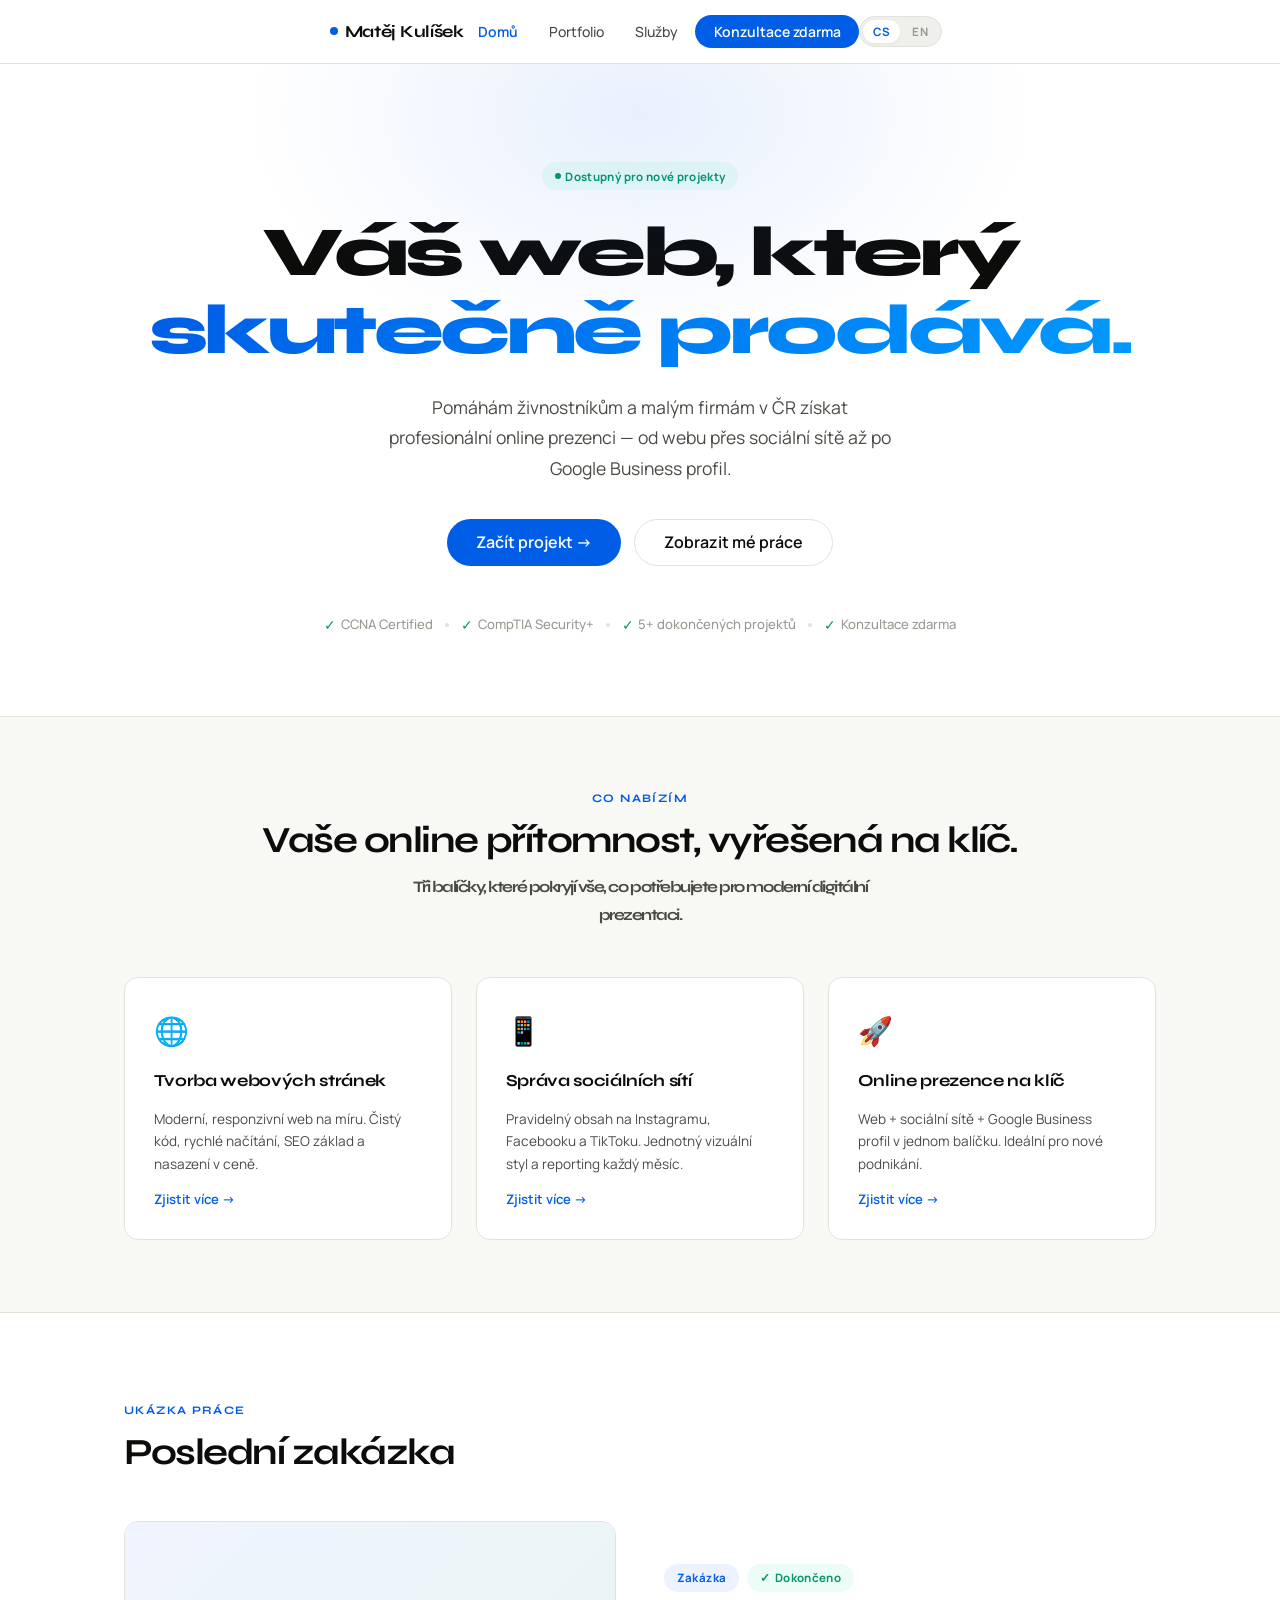
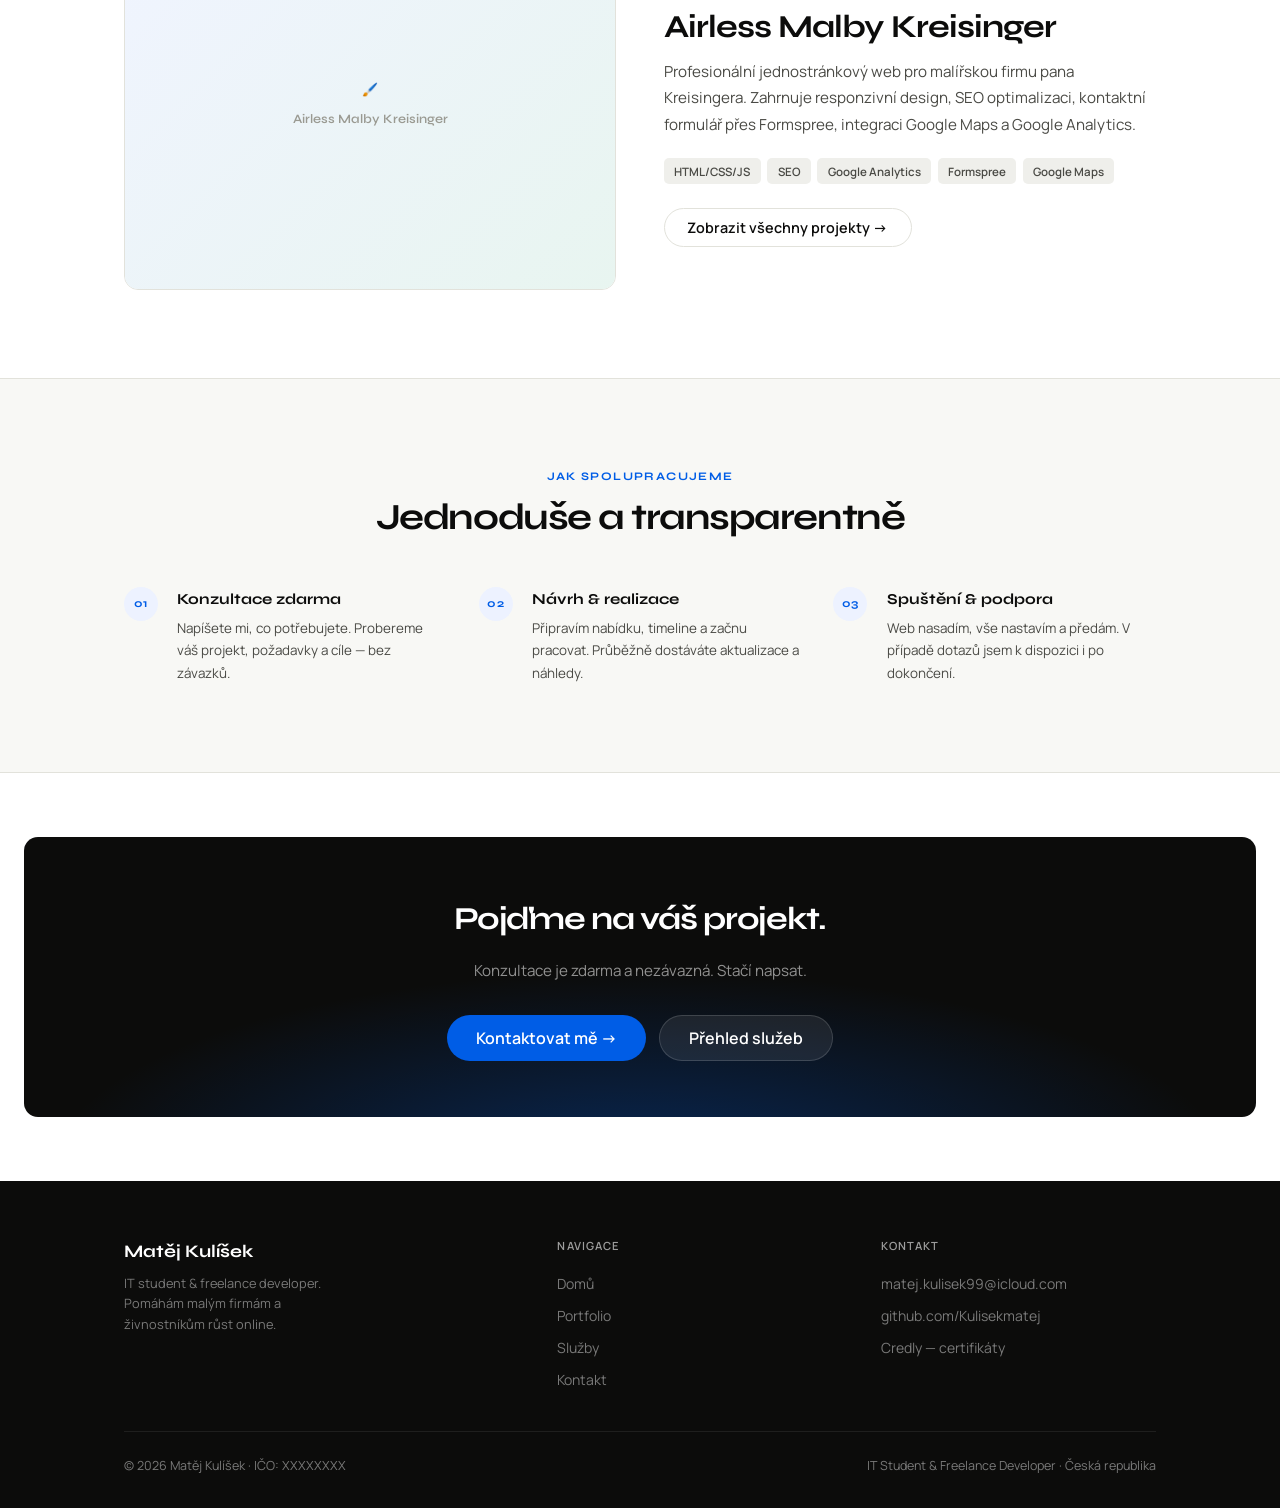
==== commit 0b659e79: "Add files via upload" ====
--- a/index.html
+++ b/index.html
@@ -3,7 +3,7 @@
 <head>
   <meta charset="UTF-8">
   <meta name="viewport" content="width=device-width, initial-scale=1.0">
-  <title>Matěj Kulíšek — Tvorba webů & Online prezence</title>
+  <title data-cs="Matěj Kulíšek — Tvorba webů & Online prezence" data-en="Matěj Kulíšek — Web Development & Online Presence">Matěj Kulíšek — Tvorba webů & Online prezence</title>
   <meta name="description" content="Pomáhám živnostníkům a malým firmám vybudovat profesionální online prezenci. Tvorba webů, správa sociálních sítí, Google Business profil.">
   <meta name="robots" content="index, follow">
   <link rel="canonical" href="https://kulisekmatej.github.io/">
@@ -150,11 +150,13 @@
         <span class="nav-logo-dot"></span>Matěj Kulíšek
       </a>
       <ul class="nav-links">
-        <li><a href="index.html" class="active">Domů</a></li>
-        <li><a href="portfolio.html">Portfolio</a></li>
-        <li><a href="services.html">Služby</a></li>
-        <li><a href="contact.html" class="nav-cta">Konzultace zdarma</a></li>
+        <li><a href="index.html" class="active" data-cs="Domů" data-en="Home">Domů</a></li>
+        <li><a href="portfolio.html" data-cs="Portfolio" data-en="Portfolio">Portfolio</a></li>
+        <li><a href="services.html" data-cs="Služby" data-en="Services">Služby</a></li>
+        <li><a href="contact.html" class="nav-cta" data-cs="Konzultace zdarma" data-en="Free consultation">Konzultace zdarma</a></li>
       </ul>
+      <!-- Language toggle -->
+      <div class="lang-toggle" style="margin-right:0.5rem;"></div>
       <button class="nav-mobile" id="navToggle" aria-label="Menu">
         <span></span><span></span><span></span>
       </button>
@@ -166,28 +168,42 @@
 <section class="hero">
   <div class="container">
     <div class="hero-badge">
-      <span class="badge badge-green badge-dot">Dostupný pro nové projekty</span>
+      <span class="badge badge-green badge-dot"
+        data-cs="Dostupný pro nové projekty"
+        data-en="Available for new projects">Dostupný pro nové projekty</span>
     </div>
     <h1 class="hero-title">
-      Váš web, který<br>
-      <span class="gtext"> začne prodávát.</span>
+      <span data-cs="Váš web, který" data-en="Your website that">Váš web, který</span><br>
+      <span class="gtext"
+        data-cs="skutečně prodává."
+        data-en="actually sells.">skutečně prodává.</span>
     </h1>
-    <p class="hero-sub">
+    <p class="hero-sub"
+      data-cs="Pomáhám živnostníkům a malým firmám v ČR získat profesionální online prezenci — od webu přes sociální sítě až po Google Business profil."
+      data-en="I help freelancers and small businesses get a professional online presence — from websites to social media and Google Business profiles.">
       Pomáhám živnostníkům a malým firmám v ČR získat profesionální online prezenci — 
       od webu přes sociální sítě až po Google Business profil.
     </p>
     <div class="hero-actions">
-      <a href="contact.html" class="btn btn-primary btn-lg">Začít projekt →</a>
-      <a href="portfolio.html" class="btn btn-secondary btn-lg">Zobrazit mé práce</a>
+      <a href="contact.html" class="btn btn-primary btn-lg"
+        data-cs="Začít projekt →" data-en="Start a project →">Začít projekt →</a>
+      <a href="portfolio.html" class="btn btn-secondary btn-lg"
+        data-cs="Zobrazit mé práce" data-en="View my work">Zobrazit mé práce</a>
     </div>
     <div class="hero-trust">
       <span class="trust-item"><span class="trust-check">✓</span> CCNA Certified</span>
       <span class="trust-dot"></span>
       <span class="trust-item"><span class="trust-check">✓</span> CompTIA Security+</span>
       <span class="trust-dot"></span>
-      <span class="trust-item"><span class="trust-check">✓</span> 5+ dokončených projektů</span>
+      <span class="trust-item">
+        <span class="trust-check">✓</span>
+        <span data-cs="5+ dokončených projektů" data-en="5+ completed projects">5+ dokončených projektů</span>
+      </span>
       <span class="trust-dot"></span>
-      <span class="trust-item"><span class="trust-check">✓</span> Konzultace zdarma</span>
+      <span class="trust-item">
+        <span class="trust-check">✓</span>
+        <span data-cs="Konzultace zdarma" data-en="Free consultation">Konzultace zdarma</span>
+      </span>
     </div>
   </div>
 </section>
@@ -196,28 +212,49 @@
 <section class="services-strip">
   <div class="container">
     <div class="section-hd c reveal">
-      <div class="section-eyebrow">Co nabízím</div>
-      <h2 class="section-title">Vaše online přítomnost,<br>vyřešená na klíč.</h2>
-      <p class="section-desc">Tři balíčky, které pokryjí vše, co potřebujete pro moderní digitální prezentaci.</p>
+      <div class="section-eyebrow"
+        data-cs="Co nabízím" data-en="What I offer">Co nabízím</div>
+      <h2 class="section-title"
+        data-cs="Vaše online přítomnost, vyřešená na klíč."
+        data-en="Your online presence, handled end-to-end.">
+      <p class="section-desc"
+        data-cs="Tři balíčky, které pokryjí vše, co potřebujete pro moderní digitální prezentaci."
+        data-en="Three packages covering everything you need for a modern digital presence.">
+        Tři balíčky, které pokryjí vše, co potřebujete pro moderní digitální prezentaci.</p>
     </div>
     <div class="g3">
       <div class="svc-card reveal">
         <div class="svc-icon">🌐</div>
-        <div class="svc-name">Tvorba webových stránek</div>
-        <div class="svc-desc">Moderní, responzivní web na míru. Čistý kód, rychlé načítání, SEO základ a nasazení v ceně.</div>
-        <a href="services.html#web" class="svc-link">Zjistit více →</a>
+        <div class="svc-name"
+          data-cs="Tvorba webových stránek" data-en="Website Development">Tvorba webových stránek</div>
+        <div class="svc-desc"
+          data-cs="Moderní, responzivní web na míru. Čistý kód, rychlé načítání, SEO základ a nasazení v ceně."
+          data-en="Modern, responsive custom website. Clean code, fast loading, SEO basics and deployment included.">
+          Moderní, responzivní web na míru. Čistý kód, rychlé načítání, SEO základ a nasazení v ceně.</div>
+        <a href="services.html#web" class="svc-link"
+          data-cs="Zjistit více →" data-en="Learn more →">Zjistit více →</a>
       </div>
       <div class="svc-card reveal">
         <div class="svc-icon">📱</div>
-        <div class="svc-name">Správa sociálních sítí</div>
-        <div class="svc-desc">Pravidelný obsah na Instagramu, Facebooku a TikToku. Jednotný vizuální styl a reporting každý měsíc.</div>
-        <a href="services.html#social" class="svc-link">Zjistit více →</a>
+        <div class="svc-name"
+          data-cs="Správa sociálních sítí" data-en="Social Media Management">Správa sociálních sítí</div>
+        <div class="svc-desc"
+          data-cs="Pravidelný obsah na Instagramu, Facebooku a TikToku. Jednotný vizuální styl a reporting každý měsíc."
+          data-en="Regular content on Instagram, Facebook and TikTok. Consistent visual style and monthly reporting.">
+          Pravidelný obsah na Instagramu, Facebooku a TikToku. Jednotný vizuální styl a reporting každý měsíc.</div>
+        <a href="services.html#social" class="svc-link"
+          data-cs="Zjistit více →" data-en="Learn more →">Zjistit více →</a>
       </div>
       <div class="svc-card reveal">
         <div class="svc-icon">🚀</div>
-        <div class="svc-name">Online prezence na klíč</div>
-        <div class="svc-desc">Web + sociální sítě + Google Business profil v jednom balíčku. Ideální pro nové podnikání.</div>
-        <a href="services.html#bundle" class="svc-link">Zjistit více →</a>
+        <div class="svc-name"
+          data-cs="Online prezence na klíč" data-en="Full Digital Package">Online prezence na klíč</div>
+        <div class="svc-desc"
+          data-cs="Web + sociální sítě + Google Business profil v jednom balíčku. Ideální pro nové podnikání."
+          data-en="Website + social media + Google Business profile in one package. Ideal for new businesses.">
+          Web + sociální sítě + Google Business profil v jednom balíčku. Ideální pro nové podnikání.</div>
+        <a href="services.html#bundle" class="svc-link"
+          data-cs="Zjistit více →" data-en="Learn more →">Zjistit více →</a>
       </div>
     </div>
   </div>
@@ -227,8 +264,10 @@
 <section>
   <div class="container">
     <div class="section-hd reveal">
-      <div class="section-eyebrow">Ukázka práce</div>
-      <h2 class="section-title">Poslední zakázka</h2>
+      <div class="section-eyebrow"
+        data-cs="Ukázka práce" data-en="Featured work">Ukázka práce</div>
+      <h2 class="section-title"
+        data-cs="Poslední zakázka" data-en="Latest project">Poslední zakázka</h2>
     </div>
     <div class="project-feature reveal">
       <div class="pf-visual">
@@ -239,11 +278,14 @@
       </div>
       <div>
         <div class="pf-badge-row">
-          <span class="badge badge-blue">Zakázka</span>
-          <span class="badge badge-green">✓ Dokončeno</span>
+          <span class="badge badge-blue"
+            data-cs="Zakázka" data-en="Client work">Zakázka</span>
+          <span class="badge badge-green">✓ <span data-cs="Dokončeno" data-en="Completed">Dokončeno</span></span>
         </div>
         <h3 class="pf-title">Airless Malby Kreisinger</h3>
-        <p class="pf-desc">
+        <p class="pf-desc"
+          data-cs="Profesionální jednostránkový web pro malířskou firmu pana Kreisingera. Zahrnuje responzivní design, SEO optimalizaci, kontaktní formulář přes Formspree, integraci Google Maps a Google Analytics."
+          data-en="Professional one-page website for a painting company. Includes responsive design, SEO optimisation, Formspree contact form, Google Maps and Google Analytics integration.">
           Profesionální jednostránkový web pro malířskou firmu pana Kreisingera. 
           Zahrnuje responzivní design, SEO optimalizaci, kontaktní formulář přes Formspree, 
           integraci Google Maps a Google Analytics.
@@ -255,7 +297,8 @@
           <span class="tag">Formspree</span>
           <span class="tag">Google Maps</span>
         </div>
-        <a href="portfolio.html" class="btn btn-secondary">Zobrazit všechny projekty →</a>
+        <a href="portfolio.html" class="btn btn-secondary"
+          data-cs="Zobrazit všechny projekty →" data-en="View all projects →">Zobrazit všechny projekty →</a>
       </div>
     </div>
   </div>
@@ -265,29 +308,43 @@
 <section class="process-strip">
   <div class="container">
     <div class="section-hd c reveal">
-      <div class="section-eyebrow">Jak spolupracujeme</div>
-      <h2 class="section-title">Jednoduše a transparentně</h2>
+      <div class="section-eyebrow"
+        data-cs="Jak spolupracujeme" data-en="How we work">Jak spolupracujeme</div>
+      <h2 class="section-title"
+        data-cs="Jednoduše a transparentně" data-en="Simple and transparent">Jednoduše a transparentně</h2>
     </div>
     <div class="process-grid">
       <div class="step reveal">
         <div class="step-num">01</div>
         <div>
-          <div class="step-title">Konzultace zdarma</div>
-          <div class="step-desc">Napíšete mi, co potřebujete. Probereme váš projekt, požadavky a cíle — bez závazků.</div>
+          <div class="step-title"
+            data-cs="Konzultace zdarma" data-en="Free consultation">Konzultace zdarma</div>
+          <div class="step-desc"
+            data-cs="Napíšete mi, co potřebujete. Probereme váš projekt, požadavky a cíle — bez závazků."
+            data-en="Tell me what you need. We'll discuss your project, requirements and goals — no commitment.">
+            Napíšete mi, co potřebujete. Probereme váš projekt, požadavky a cíle — bez závazků.</div>
         </div>
       </div>
       <div class="step reveal">
         <div class="step-num">02</div>
         <div>
-          <div class="step-title">Návrh & realizace</div>
-          <div class="step-desc">Připravím nabídku, timeline a začnu pracovat. Průběžně dostáváte aktualizace a náhledy.</div>
+          <div class="step-title"
+            data-cs="Návrh & realizace" data-en="Design & development">Návrh & realizace</div>
+          <div class="step-desc"
+            data-cs="Připravím nabídku, timeline a začnu pracovat. Průběžně dostáváte aktualizace a náhledy."
+            data-en="I'll prepare a quote, timeline and get to work. You'll receive updates and previews throughout.">
+            Připravím nabídku, timeline a začnu pracovat. Průběžně dostáváte aktualizace a náhledy.</div>
         </div>
       </div>
       <div class="step reveal">
         <div class="step-num">03</div>
         <div>
-          <div class="step-title">Spuštění & podpora</div>
-          <div class="step-desc">Web nasadím, vše nastavím a předám. V případě dotazů jsem k dispozici i po dokončení.</div>
+          <div class="step-title"
+            data-cs="Spuštění & podpora" data-en="Launch & support">Spuštění & podpora</div>
+          <div class="step-desc"
+            data-cs="Web nasadím, vše nastavím a předám. V případě dotazů jsem k dispozici i po dokončení."
+            data-en="I'll deploy everything, set it all up and hand it over. I'm available for questions after launch too.">
+            Web nasadím, vše nastavím a předám. V případě dotazů jsem k dispozici i po dokončení.</div>
         </div>
       </div>
     </div>
@@ -297,11 +354,18 @@
 <!-- CTA BAND -->
 <section style="padding:4rem 0;">
   <div class="cta-band reveal">
-    <h2 class="cta-title">Pojďme na váš projekt.</h2>
-    <p class="cta-sub">Konzultace je zdarma a nezávazná. Stačí napsat.</p>
+    <h2 class="cta-title"
+      data-cs="Pojďme na váš projekt." data-en="Let's work on your project.">Pojďme na váš projekt.</h2>
+    <p class="cta-sub"
+      data-cs="Konzultace je zdarma a nezávazná. Stačí napsat."
+      data-en="The consultation is free and non-binding. Just send a message.">
+      Konzultace je zdarma a nezávazná. Stačí napsat.</p>
     <div class="cta-actions">
-      <a href="contact.html" class="btn btn-primary btn-lg">Kontaktovat mě →</a>
-      <a href="services.html" class="btn btn-secondary btn-lg" style="background:rgba(255,255,255,0.08);color:#fff;border-color:rgba(255,255,255,0.15);">Přehled služeb</a>
+      <a href="contact.html" class="btn btn-primary btn-lg"
+        data-cs="Kontaktovat mě →" data-en="Contact me →">Kontaktovat mě →</a>
+      <a href="services.html" class="btn btn-secondary btn-lg"
+        style="background:rgba(255,255,255,0.08);color:#fff;border-color:rgba(255,255,255,0.15);"
+        data-cs="Přehled služeb" data-en="View services">Přehled služeb</a>
     </div>
   </div>
 </section>
@@ -311,29 +375,33 @@
     <div class="footer-grid">
       <div class="footer-brand">
         <div class="f-logo">Matěj Kulíšek</div>
-        <p>IT student & freelance developer. Pomáhám malým firmám a živnostníkům růst online.</p>
+        <p data-cs="IT student & freelance developer. Pomáhám malým firmám a živnostníkům růst online."
+           data-en="IT student & freelance developer. Helping small businesses grow online.">
+          IT student & freelance developer. Pomáhám malým firmám a živnostníkům růst online.</p>
       </div>
       <div class="footer-col">
-        <h4>Navigace</h4>
+        <h4 data-cs="Navigace" data-en="Navigation">Navigace</h4>
         <ul>
-          <li><a href="index.html">Domů</a></li>
-          <li><a href="portfolio.html">Portfolio</a></li>
-          <li><a href="services.html">Služby</a></li>
-          <li><a href="contact.html">Kontakt</a></li>
+          <li><a href="index.html" data-cs="Domů" data-en="Home">Domů</a></li>
+          <li><a href="portfolio.html" data-cs="Portfolio" data-en="Portfolio">Portfolio</a></li>
+          <li><a href="services.html" data-cs="Služby" data-en="Services">Služby</a></li>
+          <li><a href="contact.html" data-cs="Kontakt" data-en="Contact">Kontakt</a></li>
         </ul>
       </div>
       <div class="footer-col">
-        <h4>Kontakt</h4>
+        <h4 data-cs="Kontakt" data-en="Contact">Kontakt</h4>
         <ul>
           <li><a href="mailto:matej.kulisek99@icloud.com">matej.kulisek99@icloud.com</a></li>
           <li><a href="https://github.com/Kulisekmatej" target="_blank">github.com/Kulisekmatej</a></li>
-          <li><a href="https://www.credly.com/users/matej-kulisek" target="_blank">Credly — certifikáty</a></li>
+          <li><a href="https://www.credly.com/users/matej-kulisek" target="_blank"
+            data-cs="Credly — certifikáty" data-en="Credly — certificates">Credly — certifikáty</a></li>
         </ul>
       </div>
     </div>
     <div class="footer-bottom">
-      <span>© 2026 Matěj Kulíšek · IČO: 24617334</span>
-      <span>IT Student & Freelance Developer · Česká republika</span>
+      <span>© 2026 Matěj Kulíšek · IČO: XXXXXXXX</span>
+      <span data-cs="IT Student & Freelance Developer · Česká republika"
+            data-en="IT Student & Freelance Developer · Czech Republic">IT Student & Freelance Developer · Česká republika</span>
     </div>
   </div>
 </footer>
@@ -355,5 +423,6 @@
     });
   }
 </script>
+<script src="lang.js"></script>
 </body>
 </html>
--- a/style.css
+++ b/style.css
@@ -164,6 +164,21 @@
   .footer-bottom { flex-direction:column; gap:0.5rem; text-align:center; }
 }
 
+/* === LANGUAGE TOGGLE === */
+.lang-toggle {
+  display: flex; align-items: center; gap: 2px;
+  background: var(--bg-alt); border-radius: var(--r-pill);
+  padding: 3px; border: 1px solid var(--border);
+}
+.lang-btn {
+  background: none; border: none; cursor: pointer;
+  font-family: var(--fn-b); font-size: 0.72rem; font-weight: 700;
+  color: var(--ink-3); padding: 0.25rem 0.6rem; border-radius: var(--r-pill);
+  transition: all 0.2s; letter-spacing: 0.05em;
+}
+.lang-btn:hover { color: var(--ink); }
+.lang-btn--active { background: var(--white); color: var(--accent); box-shadow: var(--shadow-sm); }
+
 /* === SCROLLBAR === */
 ::-webkit-scrollbar { width:5px; }
 ::-webkit-scrollbar-track { background:var(--bg); }
